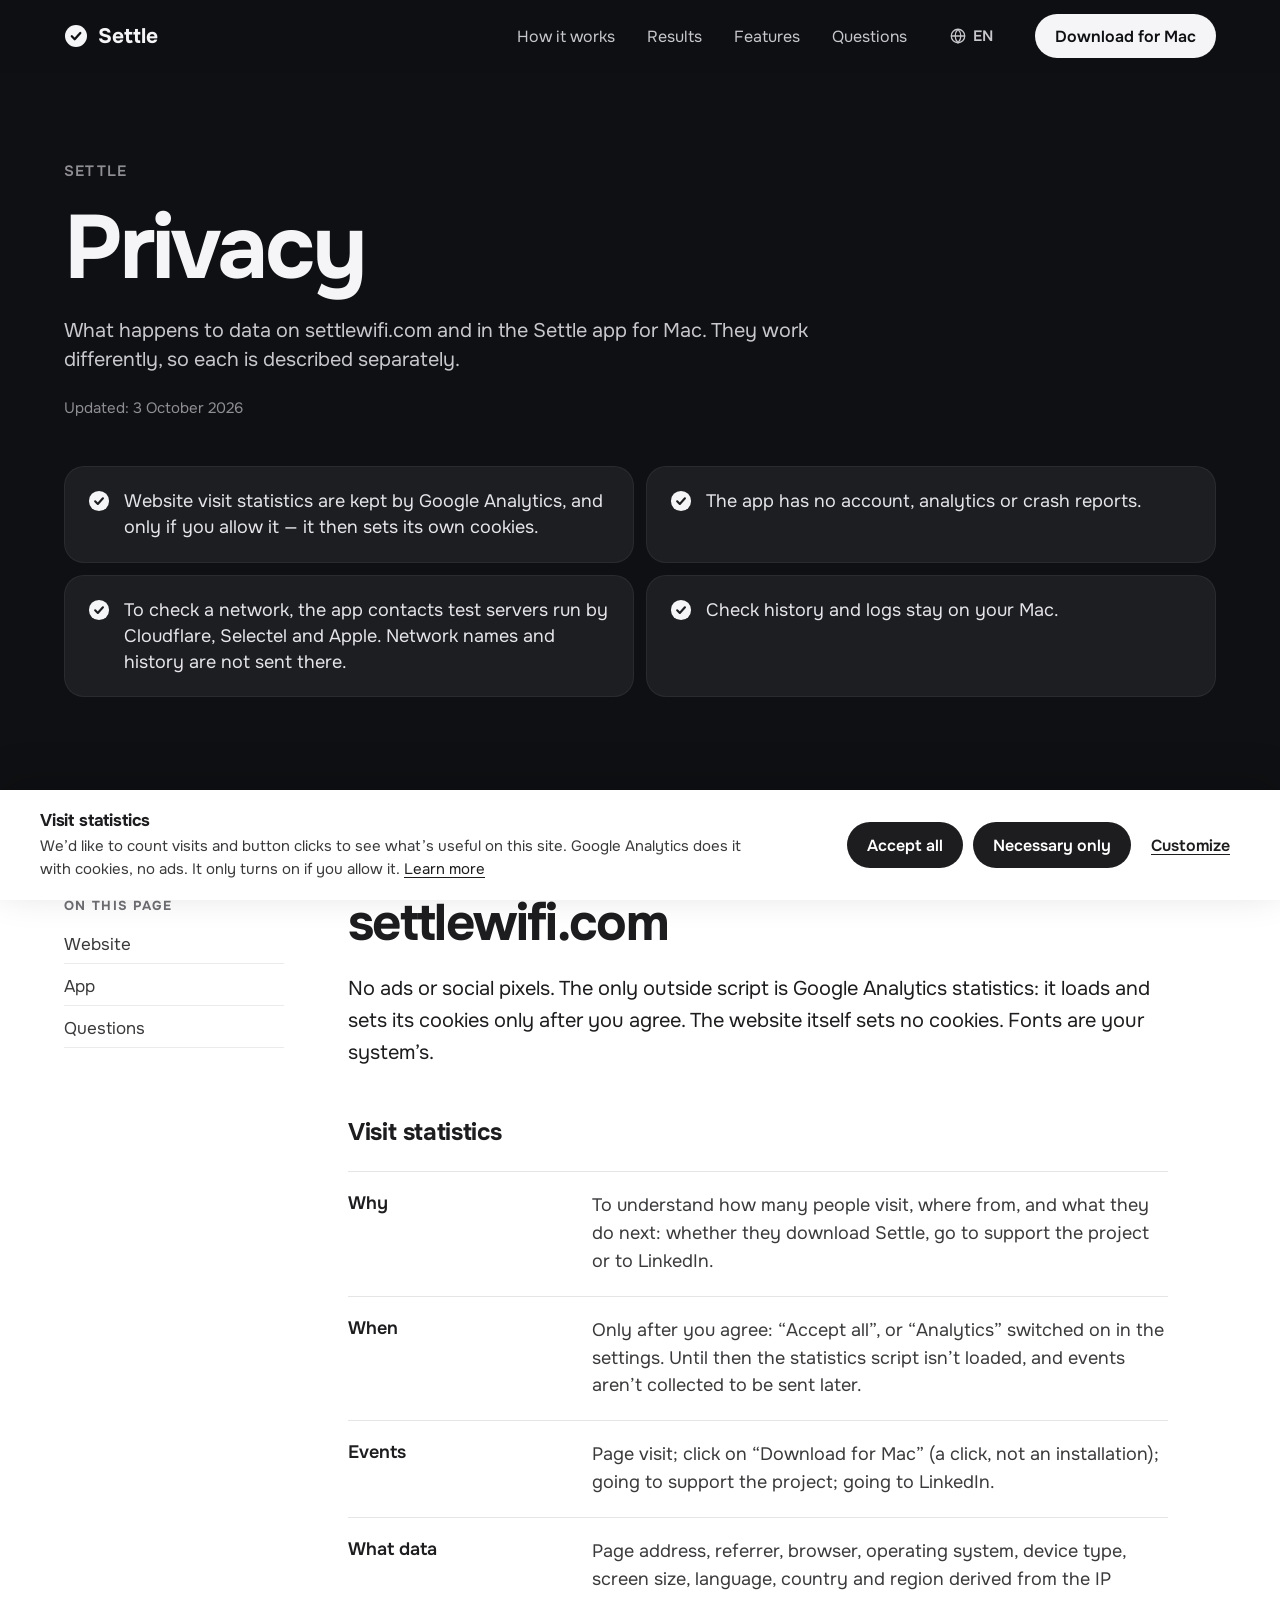
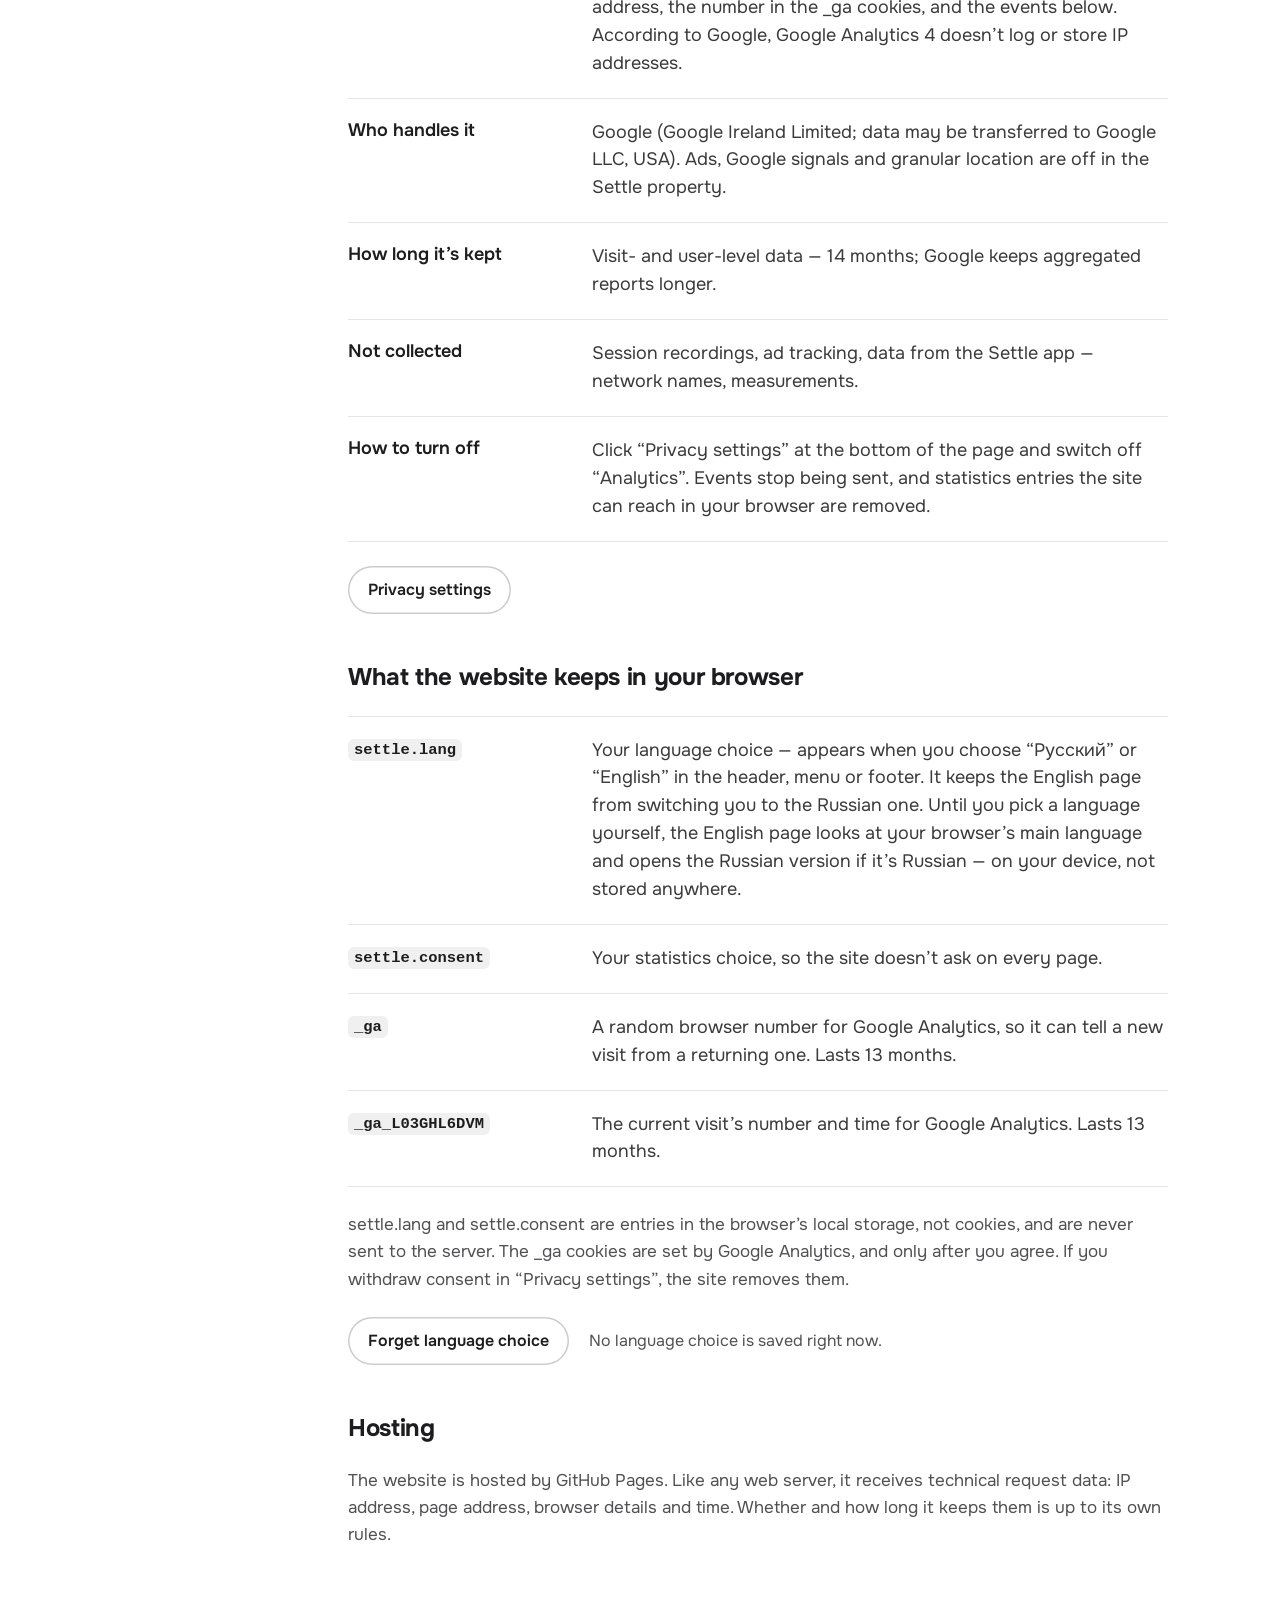
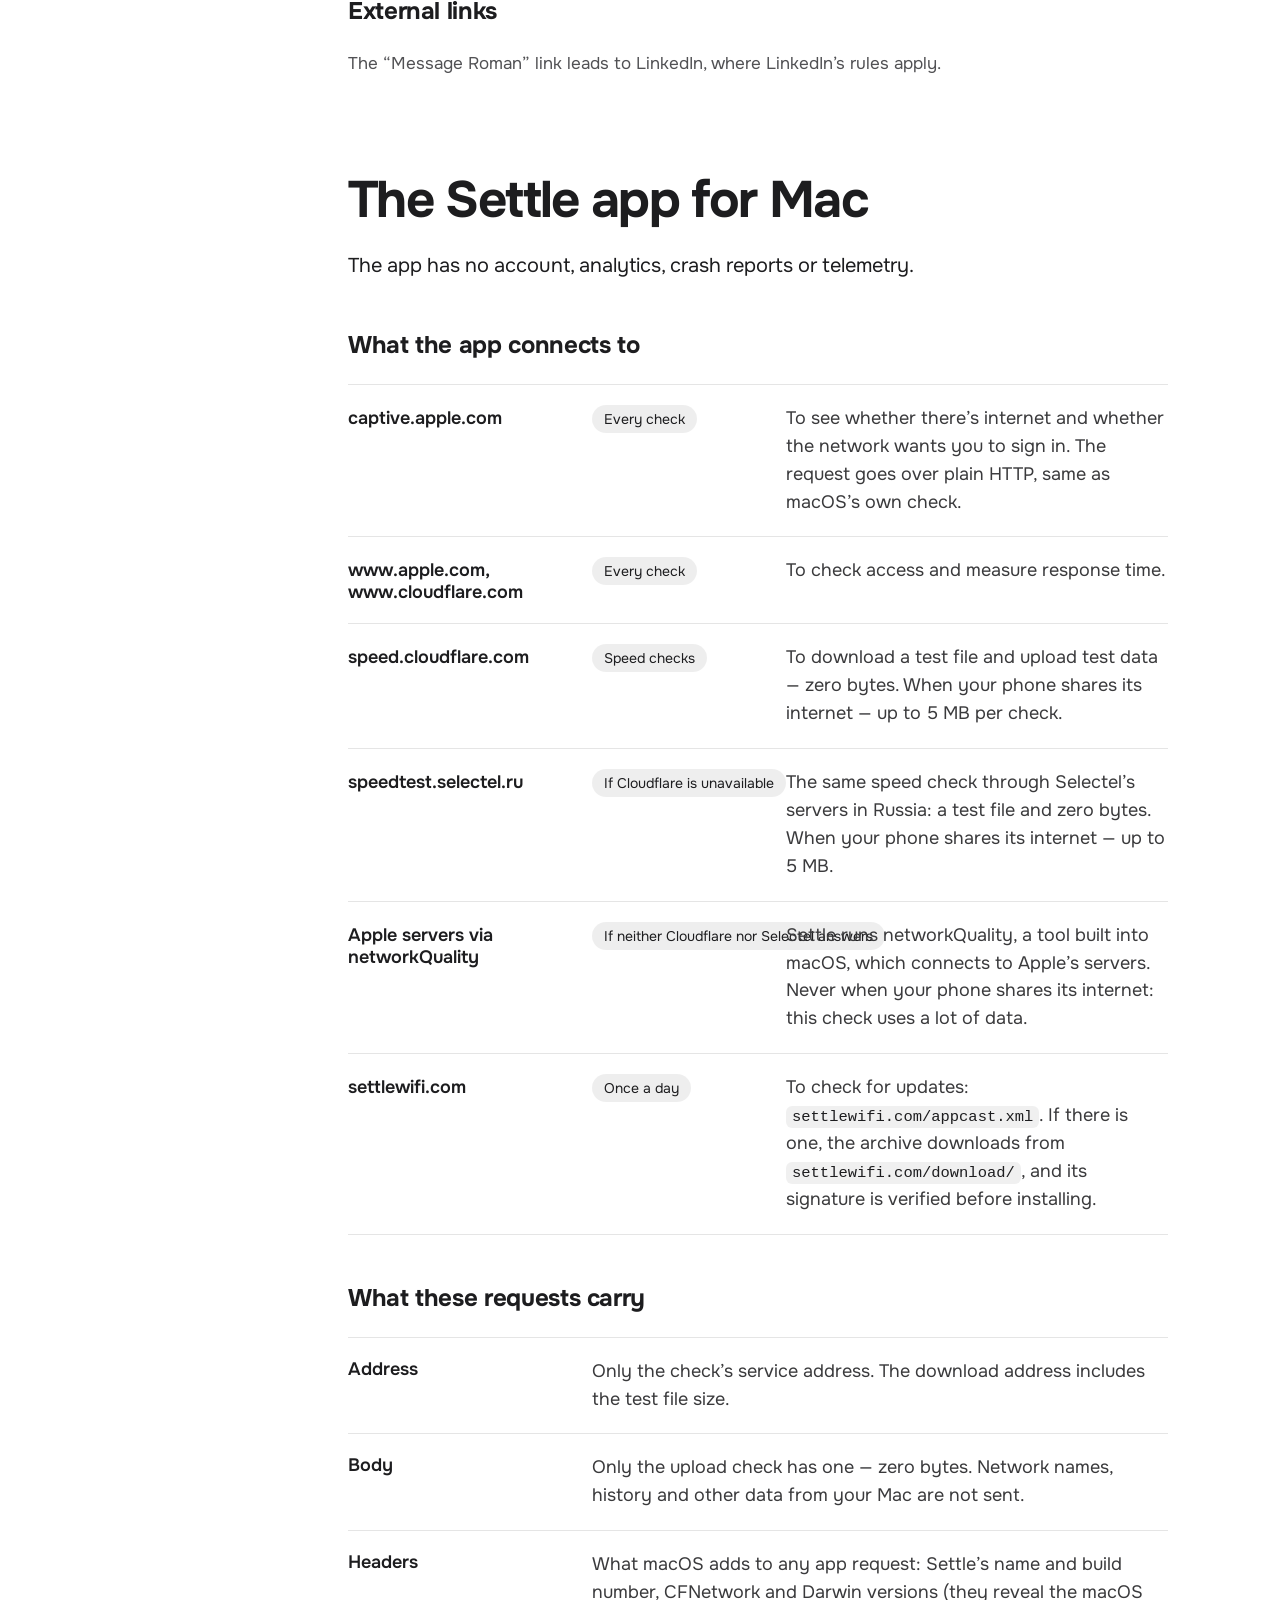
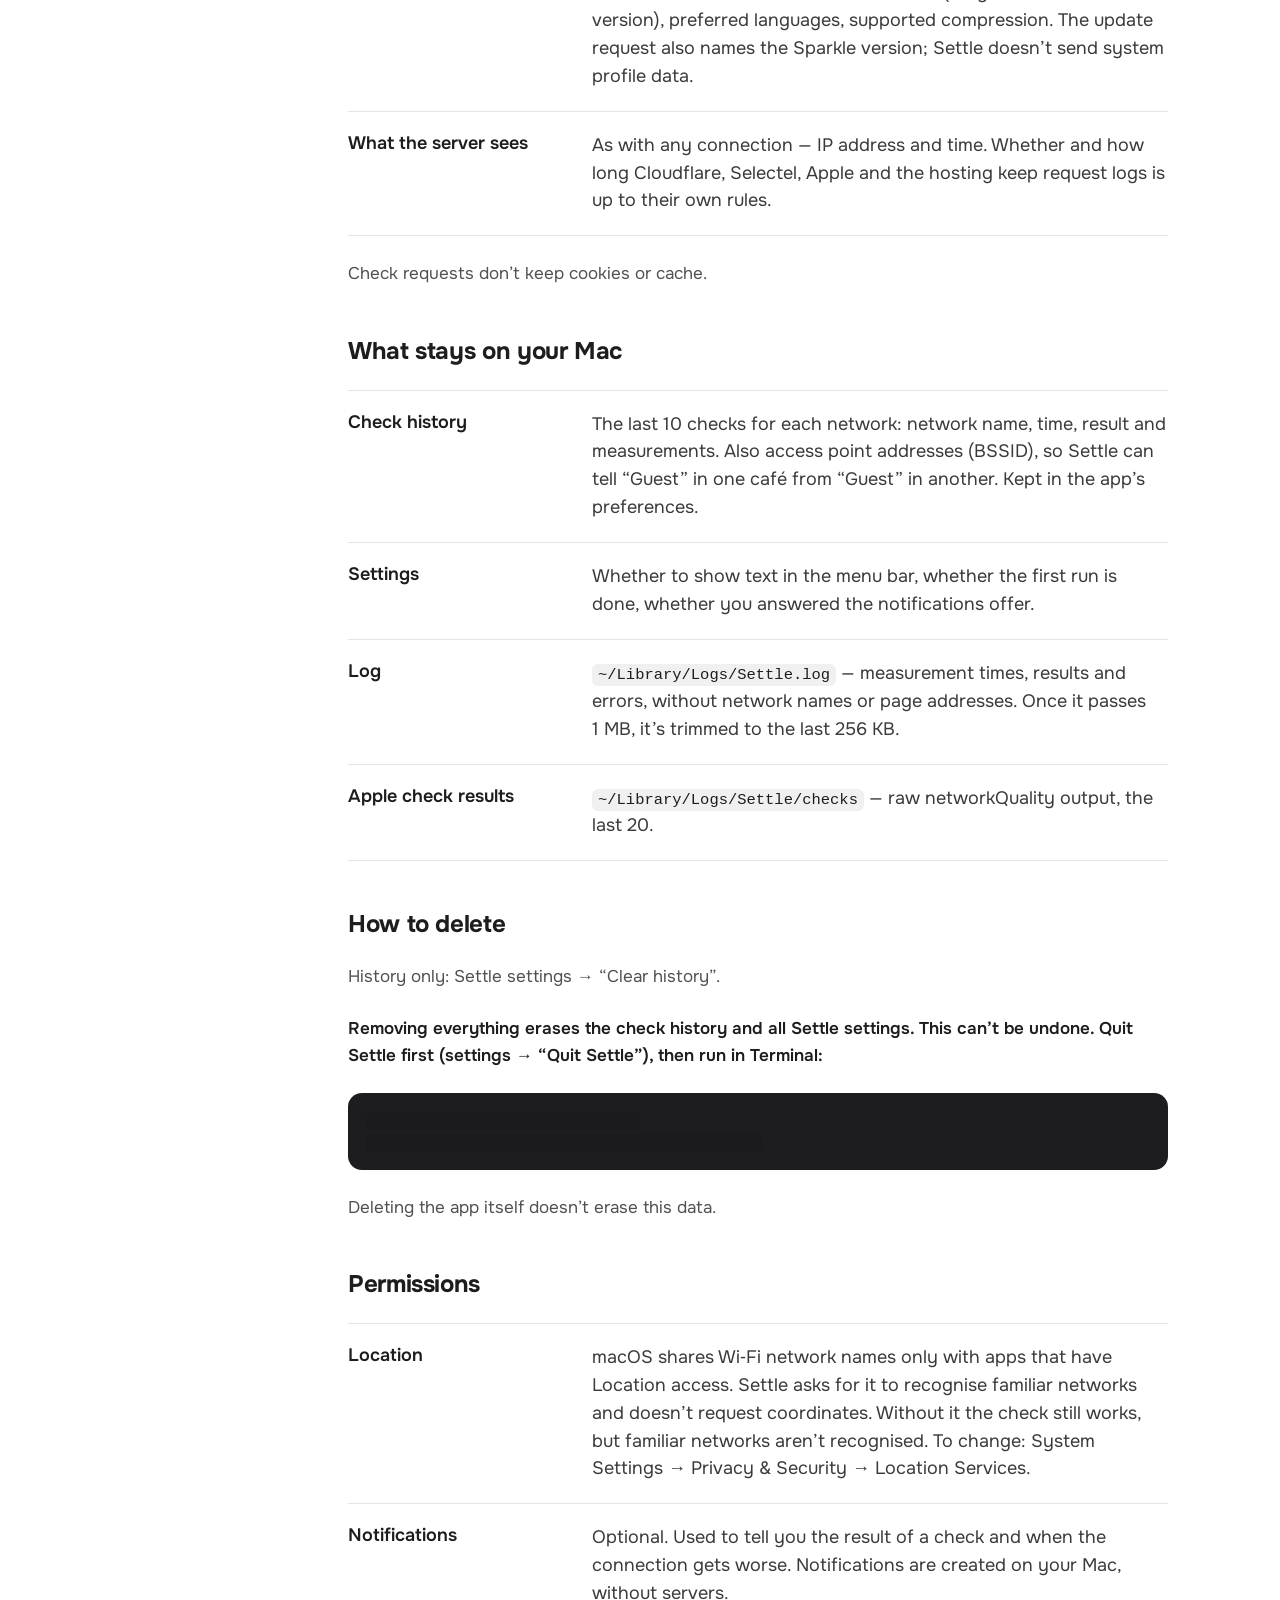
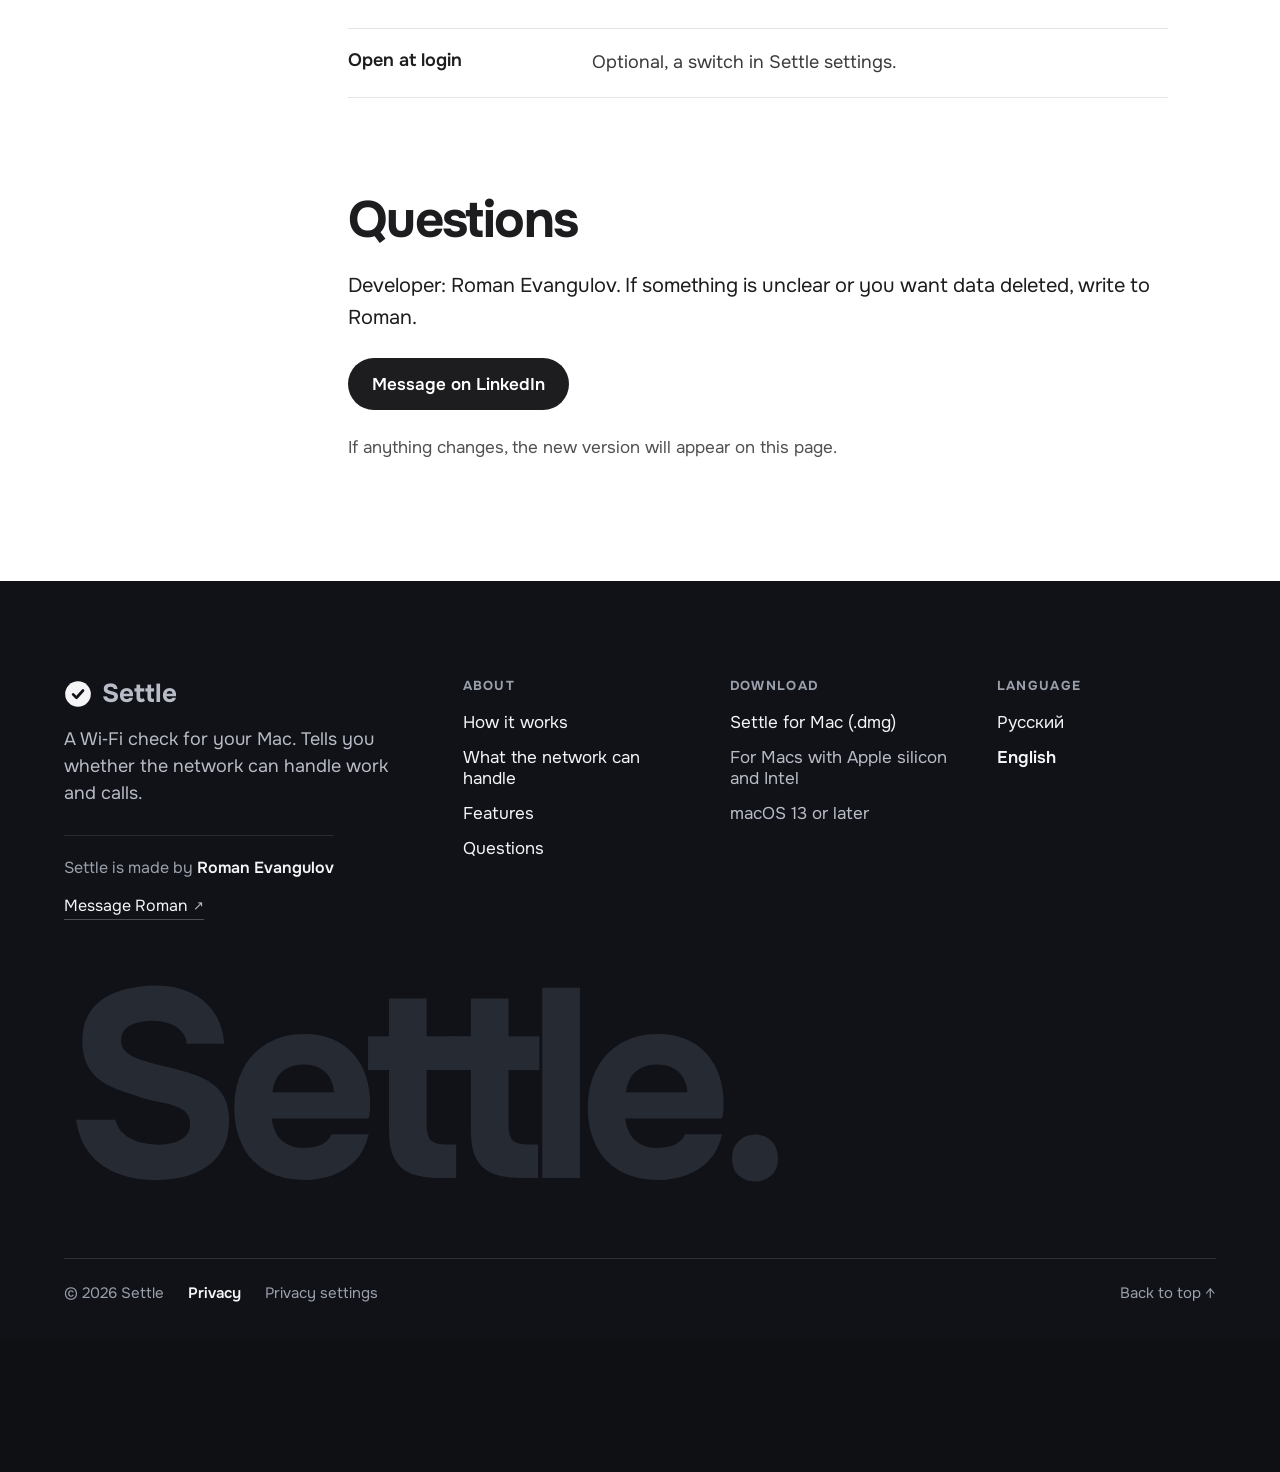
==== privacy/index.html @ f06af89b "Сайт UPD 3.0" ====
<!doctype html>
<html lang="en">
<head>
<meta charset="utf-8">
<meta name="viewport" content="width=device-width, initial-scale=1">
<title>Privacy — Settle</title>
<meta name="description" content="What data settlewifi.com and the Settle app for Mac handle.">
<meta name="theme-color" content="#0f1013">
<link rel="alternate" hreflang="en" href="https://settlewifi.com/privacy/">
<link rel="alternate" hreflang="ru" href="https://settlewifi.com/ru/privacy/">
<link rel="alternate" hreflang="x-default" href="https://settlewifi.com/privacy/">
<link rel="icon" href="/favicon.png">
<link rel="apple-touch-icon" href="/icon.png">
<script>
try {
  var pick = localStorage.getItem('settle.lang');
  var first = (navigator.languages && navigator.languages[0]) || navigator.language || '';
  var ru = /^ru\b/i.test(first);   // only the browser's main language, not any language in the list
  if ((pick === 'ru') || (!pick && ru)) location.replace('/ru/privacy/');
} catch (e) {}
</script>
<script>document.documentElement.classList.add('js')</script>
<link rel="stylesheet" href="/assets/settle.css?v=9da9943f">
</head>
<body id="top">

<script type="application/json" id="settle-analytics">{"provider": "ga4", "id": "G-L03GHL6DVM", "src": "https://www.googletagmanager.com/gtag/js?id=G-L03GHL6DVM", "attrs": {}, "storage": ["ga"], "consent": true, "paypal": ""}</script>
<div class="consent" id="cc" role="region" aria-labelledby="cc-t" hidden>
  <p class="cc-t" id="cc-t">Visit statistics</p>
  <p class="cc-p">We’d like to count visits and button clicks to see what’s useful on this site. Google Analytics does it with cookies, no ads. It only turns on if you allow it. <a href="/privacy/#analytics">Learn more</a></p>
  <div class="cc-acts"><button type="button" class="cb eq" data-cc="all">Accept all</button><button type="button" class="cb eq" data-cc="necessary">Necessary only</button><button type="button" class="cb tx" data-cc-open>Customize</button></div>
</div>
<dialog class="ccd" id="ccd" aria-labelledby="ccd-t">
  <form method="dialog" class="ccd-in">
    <div class="ccd-head"><h2 id="ccd-t">Privacy settings</h2><button type="submit" value="close" class="ccd-x" aria-label="Close">×</button></div>
    <p class="ccd-p">Choose what this site may use. You can change it any time — “Privacy settings” at the bottom of the page.</p>
    <div class="cat"><h3 id="cat-n">Necessary</h3><span class="always">Always on</span><p>Remember your language and this statistics choice. Stored only in your browser and never sent anywhere.</p></div>
    <div class="cat"><h3><label for="cc-an">Analytics</label></h3>
      <span class="sw"><input type="checkbox" id="cc-an" role="switch" aria-describedby="cc-an-d"><i aria-hidden="true"></i></span>
      <p id="cc-an-d">Counts page visits and clicks on “Download for Mac”, “Support the project” and the LinkedIn link. Handled by Google Analytics. Stays off until you allow it.</p></div>
    <div class="ccd-acts"><button type="button" class="cb eq" data-cc="save">Save choice</button><button type="button" class="cb ln" data-cc="necessary">Necessary only</button><button type="button" class="cb ln" data-cc="all">Accept all</button></div>
  </form>
</dialog>
<p class="cc-toast" id="cc-toast" role="status" aria-live="polite" hidden>Choice saved</p>
<header class="top dark">
  <div class="wrap top-in">
    <a class="brand" href="/"><svg class="logo" viewBox="0 0 24 24" aria-hidden="true"><mask id="m15" maskUnits="userSpaceOnUse" x="0" y="0" width="24" height="24"><rect width="24" height="24" fill="#fff"/><path d="M7.8 12.3l2.9 2.9 5.6-6.2" fill="none" stroke="#000" stroke-width="2.3" stroke-linecap="round" stroke-linejoin="round"/></mask><circle cx="12" cy="12" r="11" fill="currentColor" mask="url(#m15)"/></svg><span>Settle</span></a>
    <nav aria-label="Sections" class="nav"><a class="navl" href="/#how">How it works</a><a class="navl" href="/#results">Results</a><a class="navl" href="/#features">Features</a><a class="navl" href="/#faq">Questions</a><div class="lang"><button type="button" class="lang-b" aria-haspopup="true" aria-expanded="false" aria-controls="langm" aria-label="Language: English"><svg viewBox="0 0 24 24" fill="none" stroke="currentColor" stroke-width="1.7" aria-hidden="true"><circle cx="12" cy="12" r="9"/><path d="M3 12h18M12 3c2.6 2.6 3.8 5.6 3.8 9s-1.2 6.4-3.8 9c-2.6-2.6-3.8-5.6-3.8-9S9.4 5.6 12 3"/></svg><span>EN</span></button><div id="langm" class="lang-m" hidden><a href="/privacy/" lang="en" data-lang="en" aria-current="true">English<span aria-hidden="true">✓</span></a><a href="/ru/privacy/" lang="ru" data-lang="ru">Русский<span aria-hidden="true"></span></a></div></div><a class="btn btn-light btn-s" href="/download/Settle.dmg">Download for Mac</a></nav><button type="button" class="burger" aria-expanded="false" aria-controls="mnav" aria-label="Open menu" data-open="Open menu" data-close="Close menu"><i></i><i></i><i></i></button>
  </div>
  <nav id="mnav" class="mnav" aria-label="Menu" hidden><div class="wrap"><a href="/#how">How it works<span>›</span></a><a href="/#results">What the network can handle<span>›</span></a><a href="/#features">Features<span>›</span></a><a href="/#faq">Questions<span>›</span></a><div class="mlang"><span>Language</span><div class="seg"><a href="/privacy/" lang="en" data-lang="en" aria-current="true">English</a><a href="/ru/privacy/" lang="ru" data-lang="ru">Русский</a></div></div><a class="btn btn-light" href="/download/Settle.dmg">Download for Mac</a></div></nav>
</header>
<main>
<section class="dark doc-hero">
  <div class="wrap">
    <p class="eyebrow">Settle</p>
    <h1 class="h1 doc-h1">Privacy</h1>
    <p class="lead">What happens to data on settlewifi.com and in the Settle app for Mac. They work differently, so each is described separately.</p>
    <p class="meta">Updated: 3 October 2026</p>
    <ul class="short"><li><svg class="g" viewBox="0 0 24 24" aria-hidden="true"><mask id="m16" maskUnits="userSpaceOnUse" x="0" y="0" width="24" height="24"><rect width="24" height="24" fill="#fff"/><path d="M7.8 12.3l2.9 2.9 5.6-6.2" fill="none" stroke="#000" stroke-width="2.3" stroke-linecap="round" stroke-linejoin="round"/></mask><circle cx="12" cy="12" r="11" fill="currentColor" mask="url(#m16)"/></svg><span>Website visit statistics are kept by Google Analytics, and only if you allow it — it then sets its own cookies.</span></li><li><svg class="g" viewBox="0 0 24 24" aria-hidden="true"><mask id="m17" maskUnits="userSpaceOnUse" x="0" y="0" width="24" height="24"><rect width="24" height="24" fill="#fff"/><path d="M7.8 12.3l2.9 2.9 5.6-6.2" fill="none" stroke="#000" stroke-width="2.3" stroke-linecap="round" stroke-linejoin="round"/></mask><circle cx="12" cy="12" r="11" fill="currentColor" mask="url(#m17)"/></svg><span>The app has no account, analytics or crash reports.</span></li><li><svg class="g" viewBox="0 0 24 24" aria-hidden="true"><mask id="m18" maskUnits="userSpaceOnUse" x="0" y="0" width="24" height="24"><rect width="24" height="24" fill="#fff"/><path d="M7.8 12.3l2.9 2.9 5.6-6.2" fill="none" stroke="#000" stroke-width="2.3" stroke-linecap="round" stroke-linejoin="round"/></mask><circle cx="12" cy="12" r="11" fill="currentColor" mask="url(#m18)"/></svg><span>To check a network, the app contacts test servers run by Cloudflare, Selectel and Apple. Network names and history are not sent there.</span></li><li><svg class="g" viewBox="0 0 24 24" aria-hidden="true"><mask id="m19" maskUnits="userSpaceOnUse" x="0" y="0" width="24" height="24"><rect width="24" height="24" fill="#fff"/><path d="M7.8 12.3l2.9 2.9 5.6-6.2" fill="none" stroke="#000" stroke-width="2.3" stroke-linecap="round" stroke-linejoin="round"/></mask><circle cx="12" cy="12" r="11" fill="currentColor" mask="url(#m19)"/></svg><span>Check history and logs stay on your Mac.</span></li></ul>
  </div>
</section>
<section class="white doc">
  <div class="wrap doc-grid">
    <nav class="toc" aria-label="On this page"><p>On this page</p><a href="#site">Website</a><a href="#app">App</a><a href="#contact">Questions</a></nav>
    <div class="doc-body">
      <section id="site" class="part">
        <h2 class="h2">settlewifi.com</h2>
        <p class="note big">No ads or social pixels. The only outside script is Google Analytics statistics: it loads and sets its cookies only after you agree. The website itself sets no cookies. Fonts are your system’s.</p>
        <h3 class="h3" id="analytics">Visit statistics</h3><dl class="dlist"><div class="drow"><dt>Why</dt><dd>To understand how many people visit, where from, and what they do next: whether they download Settle, go to support the project or to LinkedIn.</dd></div><div class="drow"><dt>When</dt><dd>Only after you agree: “Accept all”, or “Analytics” switched on in the settings. Until then the statistics script isn’t loaded, and events aren’t collected to be sent later.</dd></div><div class="drow"><dt>Events</dt><dd>Page visit; click on “Download for Mac” (a click, not an installation); going to support the project; going to LinkedIn.</dd></div><div class="drow"><dt>What data</dt><dd>Page address, referrer, browser, operating system, device type, screen size, language, country and region derived from the IP address, the number in the _ga cookies, and the events below. According to Google, Google Analytics 4 doesn’t log or store IP addresses.</dd></div><div class="drow"><dt>Who handles it</dt><dd>Google (Google Ireland Limited; data may be transferred to Google LLC, USA). Ads, Google signals and granular location are off in the Settle property.</dd></div><div class="drow"><dt>How long it’s kept</dt><dd>Visit- and user-level data — 14 months; Google keeps aggregated reports longer.</dd></div><div class="drow"><dt>Not collected</dt><dd>Session recordings, ad tracking, data from the Settle app — network names, measurements.</dd></div><div class="drow"><dt>How to turn off</dt><dd>Click “Privacy settings” at the bottom of the page and switch off “Analytics”. Events stop being sent, and statistics entries the site can reach in your browser are removed.</dd></div></dl><div class="forget"><button type="button" class="btn btn-line" data-cc-open>Privacy settings</button></div>
        <h3 class="h3">What the website keeps in your browser</h3>
        <dl class="dlist"><div class="drow"><dt><code>settle.lang</code></dt><dd>Your language choice — appears when you choose “Русский” or “English” in the header, menu or footer. It keeps the English page from switching you to the Russian one. Until you pick a language yourself, the English page looks at your browser’s main language and opens the Russian version if it’s Russian — on your device, not stored anywhere.</dd></div><div class="drow"><dt><code>settle.consent</code></dt><dd>Your statistics choice, so the site doesn’t ask on every page.</dd></div><div class="drow"><dt><code>_ga</code></dt><dd>A random browser number for Google Analytics, so it can tell a new visit from a returning one. Lasts 13 months.</dd></div><div class="drow"><dt><code>_ga_L03GHL6DVM</code></dt><dd>The current visit’s number and time for Google Analytics. Lasts 13 months.</dd></div></dl>
        <p class="note">settle.lang and settle.consent are entries in the browser’s local storage, not cookies, and are never sent to the server. The _ga cookies are set by Google Analytics, and only after you agree. If you withdraw consent in “Privacy settings”, the site removes them.</p>
        <div class="forget" data-forget data-none="No language choice is saved right now." data-saved="Saved choice right now: {v}." data-done="Done, the language choice is removed.">
          <button type="button" class="btn btn-line">Forget language choice</button><p class="forget-status" aria-live="polite">No language choice is saved right now.</p>
        </div>
        <h3 class="h3">Hosting</h3>
        <p class="note">The website is hosted by GitHub Pages. Like any web server, it receives technical request data: IP address, page address, browser details and time. Whether and how long it keeps them is up to its own rules.</p>
        <h3 class="h3">External links</h3>
        <p class="note">The “Message Roman” link leads to LinkedIn, where LinkedIn’s rules apply.</p>
      </section>
      <section id="app" class="part">
        <h2 class="h2">The Settle app for Mac</h2>
        <p class="note big">The app has no account, analytics, crash reports or telemetry.</p>
        <h3 class="h3">What the app connects to</h3>
        <div class="rlist"><div class="rrow"><div class="rhost">captive.apple.com</div><div class="rwhen"><span>Every check</span></div><p>To see whether there’s internet and whether the network wants you to sign in. The request goes over plain HTTP, same as macOS’s own check.</p></div><div class="rrow"><div class="rhost">www.apple.com, www.cloudflare.com</div><div class="rwhen"><span>Every check</span></div><p>To check access and measure response time.</p></div><div class="rrow"><div class="rhost">speed.cloudflare.com</div><div class="rwhen"><span>Speed checks</span></div><p>To download a test file and upload test data — zero bytes. When your phone shares its internet — up to 5&nbsp;MB per check.</p></div><div class="rrow"><div class="rhost">speedtest.selectel.ru</div><div class="rwhen"><span>If Cloudflare is unavailable</span></div><p>The same speed check through Selectel’s servers in Russia: a test file and zero bytes. When your phone shares its internet — up to 5&nbsp;MB.</p></div><div class="rrow"><div class="rhost">Apple servers via networkQuality</div><div class="rwhen"><span>If neither Cloudflare nor Selectel answers</span></div><p>Settle runs networkQuality, a tool built into macOS, which connects to Apple’s servers. Never when your phone shares its internet: this check uses a lot of data.</p></div><div class="rrow"><div class="rhost">settlewifi.com</div><div class="rwhen"><span>Once a day</span></div><p>To check for updates: <code>settlewifi.com/appcast.xml</code>. If there is one, the archive downloads from <code>settlewifi.com/download/</code>, and its signature is verified before installing.</p></div></div>
        <h3 class="h3">What these requests carry</h3>
        <dl class="dlist"><div class="drow"><dt>Address</dt><dd>Only the check’s service address. The download address includes the test file size.</dd></div><div class="drow"><dt>Body</dt><dd>Only the upload check has one — zero bytes. Network names, history and other data from your Mac are not sent.</dd></div><div class="drow"><dt>Headers</dt><dd>What macOS adds to any app request: Settle’s name and build number, CFNetwork and Darwin versions (they reveal the macOS version), preferred languages, supported compression. The update request also names the Sparkle version; Settle doesn’t send system profile data.</dd></div><div class="drow"><dt>What the server sees</dt><dd>As with any connection — IP address and time. Whether and how long Cloudflare, Selectel, Apple and the hosting keep request logs is up to their own rules.</dd></div></dl>
        <p class="note">Check requests don’t keep cookies or cache.</p>
        <h3 class="h3">What stays on your Mac</h3>
        <dl class="dlist"><div class="drow"><dt>Check history</dt><dd>The last 10 checks for each network: network name, time, result and measurements. Also access point addresses (BSSID), so Settle can tell “Guest” in one café from “Guest” in another. Kept in the app’s preferences.</dd></div><div class="drow"><dt>Settings</dt><dd>Whether to show text in the menu bar, whether the first run is done, whether you answered the notifications offer.</dd></div><div class="drow"><dt>Log</dt><dd><code>~/Library/Logs/Settle.log</code> — measurement times, results and errors, without network names or page addresses. Once it passes 1&nbsp;MB, it’s trimmed to the last 256&nbsp;KB.</dd></div><div class="drow"><dt>Apple check results</dt><dd><code>~/Library/Logs/Settle/checks</code> — raw networkQuality output, the last 20.</dd></div></dl>
        <h3 class="h3">How to delete</h3>
        <p class="note">History only: Settle settings → “Clear history”.</p>
        <p class="note warn">Removing everything erases the check history and all Settle settings. This can’t be undone. Quit Settle first (settings → “Quit Settle”), then run in Terminal:</p>
        <pre class="cmd"><code>defaults delete com.settlewifi.Settle
rm -rf ~/Library/Logs/Settle ~/Library/Logs/Settle.log</code></pre>
        <p class="note">Deleting the app itself doesn’t erase this data.</p>
        <h3 class="h3">Permissions</h3>
        <dl class="dlist"><div class="drow"><dt>Location</dt><dd>macOS shares Wi‑Fi network names only with apps that have Location access. Settle asks for it to recognise familiar networks and doesn’t request coordinates. Without it the check still works, but familiar networks aren’t recognised. To change: System Settings → Privacy & Security → Location Services.</dd></div><div class="drow"><dt>Notifications</dt><dd>Optional. Used to tell you the result of a check and when the connection gets worse. Notifications are created on your Mac, without servers.</dd></div><div class="drow"><dt>Open at login</dt><dd>Optional, a switch in Settle settings.</dd></div></dl>
      </section>
      <section id="contact" class="part">
        <h2 class="h2">Questions</h2>
        <p class="note big">Developer: Roman Evangulov. If something is unclear or you want data deleted, write to Roman.</p>
        <div class="btns"><a class="btn btn-dark" href="https://www.linkedin.com/in/evangulov" target="_blank" rel="noopener">Message on LinkedIn</a></div>
        <p class="note">If anything changes, the new version will appear on this page.</p>
      </section>
    </div>
  </div>
</section></main>

<footer class="foot">
  <div class="wrap">
    <div class="foot-top">
      <div class="foot-intro">
        <a class="brand" href="/"><svg class="logo" viewBox="0 0 24 24" aria-hidden="true"><mask id="m20" maskUnits="userSpaceOnUse" x="0" y="0" width="24" height="24"><rect width="24" height="24" fill="#fff"/><path d="M7.8 12.3l2.9 2.9 5.6-6.2" fill="none" stroke="#000" stroke-width="2.3" stroke-linecap="round" stroke-linejoin="round"/></mask><circle cx="12" cy="12" r="11" fill="currentColor" mask="url(#m20)"/></svg><span>Settle</span></a>
        <p>A Wi‑Fi check for your Mac. Tells you whether the network can handle work and calls.</p>
        <div class="author"><p>Settle is made by <b>Roman&nbsp;Evangulov</b></p><div class="author-links"><a href="https://www.linkedin.com/in/evangulov" target="_blank" rel="noopener">Message Roman<span aria-hidden="true">↗</span></a></div></div>
      </div>
      <nav aria-label="About"><h3>About</h3><a href="/#how">How it works</a><a href="/#results">What the network can handle</a><a href="/#features">Features</a><a href="/#faq">Questions</a></nav>
      <div><h3>Download</h3><a href="/download/Settle.dmg">Settle for Mac (.dmg)</a><span>For Macs with Apple silicon and Intel</span><span>macOS 13 or later</span></div>
      <nav aria-label="Language"><h3>Language</h3>
        <a href="/ru/privacy/" lang="ru" data-lang="ru">Русский</a><a href="/privacy/" lang="en" aria-current="page" data-lang="en">English</a></nav>
    </div>
    <div class="foot-word" aria-hidden="true">Settle.</div>
    <div class="foot-bottom"><span class="fb-left"><span>© 2026 Settle</span><a href="/privacy/" aria-current="page">Privacy</a><button type="button" class="linkish" data-cc-open>Privacy settings</button></span><a href="#top">Back to top ↑</a></div>
  </div>
</footer>
<script src="/assets/settle.js?v=f0ba05ec" defer></script>
</body>
</html>
---- assets/settle.css ----
@font-face{font-family:'Onest';font-style:normal;font-display:swap;font-weight:400;src:url(/assets/fonts/onest-latin-400-normal.woff2) format('woff2');unicode-range:U+0000-00FF,U+0131,U+0152-0153,U+02BB-02BC,U+02C6,U+02DA,U+02DC,U+0304,U+0308,U+0329,U+2000-206F,U+20AC,U+2122,U+2191,U+2193,U+2212,U+2215,U+FEFF,U+FFFD}
@font-face{font-family:'Onest';font-style:normal;font-display:swap;font-weight:500;src:url(/assets/fonts/onest-latin-500-normal.woff2) format('woff2');unicode-range:U+0000-00FF,U+0131,U+0152-0153,U+02BB-02BC,U+02C6,U+02DA,U+02DC,U+0304,U+0308,U+0329,U+2000-206F,U+20AC,U+2122,U+2191,U+2193,U+2212,U+2215,U+FEFF,U+FFFD}
@font-face{font-family:'Onest';font-style:normal;font-display:swap;font-weight:600;src:url(/assets/fonts/onest-latin-600-normal.woff2) format('woff2');unicode-range:U+0000-00FF,U+0131,U+0152-0153,U+02BB-02BC,U+02C6,U+02DA,U+02DC,U+0304,U+0308,U+0329,U+2000-206F,U+20AC,U+2122,U+2191,U+2193,U+2212,U+2215,U+FEFF,U+FFFD}
@font-face{font-family:'Onest';font-style:normal;font-display:swap;font-weight:700;src:url(/assets/fonts/onest-latin-700-normal.woff2) format('woff2');unicode-range:U+0000-00FF,U+0131,U+0152-0153,U+02BB-02BC,U+02C6,U+02DA,U+02DC,U+0304,U+0308,U+0329,U+2000-206F,U+20AC,U+2122,U+2191,U+2193,U+2212,U+2215,U+FEFF,U+FFFD}
@font-face{font-family:'Onest';font-style:normal;font-display:swap;font-weight:400;src:url(/assets/fonts/onest-cyrillic-400-normal.woff2) format('woff2');unicode-range:U+0301,U+0400-045F,U+0490-0491,U+04B0-04B1,U+2116}
@font-face{font-family:'Onest';font-style:normal;font-display:swap;font-weight:500;src:url(/assets/fonts/onest-cyrillic-500-normal.woff2) format('woff2');unicode-range:U+0301,U+0400-045F,U+0490-0491,U+04B0-04B1,U+2116}
@font-face{font-family:'Onest';font-style:normal;font-display:swap;font-weight:600;src:url(/assets/fonts/onest-cyrillic-600-normal.woff2) format('woff2');unicode-range:U+0301,U+0400-045F,U+0490-0491,U+04B0-04B1,U+2116}
@font-face{font-family:'Onest';font-style:normal;font-display:swap;font-weight:700;src:url(/assets/fonts/onest-cyrillic-700-normal.woff2) format('woff2');unicode-range:U+0301,U+0400-045F,U+0490-0491,U+04B0-04B1,U+2116}
/* settlewifi.com — generated by tools/make-site.py */
:root{--ink:#0f1013;--ink2:#1d1d1f;--gray:#3a3a3c;--sub:#b0b0b6;--sub2:#8e8e93;--paper:#f5f5f7;--white:#fff;--accent:#8aa8ff;
 --wall:radial-gradient(80% 90% at 88% 105%,#1636b0 0%,rgba(22,54,176,0) 70%),radial-gradient(65% 75% at 8% 0%,#6d90ff 0%,rgba(109,144,255,0) 70%),radial-gradient(50% 60% at 50% 55%,#3f6af0 0%,rgba(63,106,240,0) 70%),#2c58e6;
 --ease:cubic-bezier(.2,.8,.2,1)}
*{box-sizing:border-box}
[hidden]{display:none!important}
html{scroll-behavior:smooth;-webkit-text-size-adjust:100%}
body{margin:0;background:var(--ink);color:var(--paper);font-family:-apple-system,BlinkMacSystemFont,"SF Pro Text","Helvetica Neue",Arial,sans-serif;-webkit-font-smoothing:antialiased}
h1,h2,h3,.h1,.h2,.foot-word,.res-exp-say{font-family:-apple-system,BlinkMacSystemFont,"SF Pro Display","Helvetica Neue",Arial,sans-serif}
a{color:inherit;text-decoration:none}
a:hover{text-decoration:underline}
button{font:inherit;color:inherit}
:focus-visible{outline:3px solid var(--accent);outline-offset:3px;border-radius:6px}
.wrap{max-width:1312px;margin:0 auto;padding:0 64px}
section[id],#how{scroll-margin-top:84px}
.dark{background:var(--ink);color:var(--paper)}
.light{background:var(--paper);color:var(--ink2)}
.white{background:#fff;color:var(--ink2)}
.h1{margin:0;font-size:clamp(52px,8.2vw,124px);line-height:.94;letter-spacing:-.045em;font-weight:700}
.h2{margin:0;font-size:clamp(40px,5.4vw,80px);line-height:1;letter-spacing:-.04em;font-weight:700}
.lead{margin:0;font-size:clamp(19px,1.55vw,23px);line-height:1.45}
.dark .lead{color:#c7c7cc}.light .lead{color:var(--gray)}
.accent{color:var(--accent)}
.eyebrow{margin:0;font-size:15px;font-weight:600;letter-spacing:.08em;text-transform:uppercase;color:var(--sub2)}
.meta{margin:0;font-size:15px;color:var(--sub2)}
.btns{display:flex;flex-wrap:wrap;gap:12px}
.btn{height:56px;padding:0 28px;display:inline-flex;align-items:center;border-radius:28px;font-size:18px;font-weight:600;white-space:nowrap;text-decoration:none;transition:transform .18s var(--ease),background .18s ease,border-color .18s ease}
.btn:hover{text-decoration:none;transform:translateY(-2px)}
.btn:active{transform:translateY(0) scale(.98)}
.btn-light{background:var(--paper);color:var(--ink)}
.btn-light:hover{background:#fff}
.btn-ghost{border:1.5px solid rgba(255,255,255,.45);color:var(--paper)}
.btn-ghost:hover{border-color:#fff}
/* Windows: planned, not downloadable — a real disabled button, quiet but readable */
.btn-soon{border:0;background:rgba(255,255,255,.08);color:#c7c7cc;font-family:inherit;cursor:default}
.btn-soon:hover,.btn-soon:active{transform:none}
.btn-s{height:44px;padding:0 20px;font-size:16px}
.brand{display:flex;align-items:center;gap:10px;font-size:21px;font-weight:700;text-decoration:none}
.brand:hover{text-decoration:none}
.logo{width:24px;height:24px;color:var(--paper)}
/* header */
.top{position:sticky;top:0;z-index:20;background:rgba(15,16,19,.82);-webkit-backdrop-filter:saturate(1.6) blur(18px);backdrop-filter:saturate(1.6) blur(18px);border-bottom:1px solid transparent;transition:border-color .2s ease}
.top.scrolled{border-bottom-color:rgba(255,255,255,.08)}
.top-in{height:72px;display:flex;align-items:center;justify-content:space-between;gap:24px}
.nav{display:flex;align-items:center;gap:32px;font-size:16px}
.navl{color:#c7c7cc}
/* hero */
.hero{padding:72px 0 112px}
.hero .wrap{display:flex;flex-direction:column;gap:56px}
.hero-grid{display:grid;grid-template-columns:minmax(0,1fr) 400px;gap:48px;align-items:end}
.hero-title{display:flex;flex-direction:column;gap:20px}
.hero-side{display:flex;flex-direction:column;gap:24px;padding-bottom:8px}
/* the Mac corner */
.stage{position:relative;overflow:hidden;border-radius:24px;height:560px;background:var(--wall)}
.sbar{position:absolute;left:0;right:0;top:0;z-index:1}
.barl.b{font-weight:700}
.demo{position:absolute;inset:0}
.demo-in{position:absolute;top:0;right:0;width:640px;height:560px;transform-origin:100% 0;font-size:13px;overflow:hidden}
.mb-settle{position:absolute;left:calc(371px + var(--mbx,0px));top:3px;width:28px;height:20px;border:0;padding:0;border-radius:5px;background:transparent;cursor:pointer;transition:background .2s ease;z-index:3}
.mb-settle .ic{position:absolute;left:6px;top:2px;width:16px;height:16px;display:none}
.mb-settle svg{width:16px;height:16px;display:block}
.mb-settle:hover{background:rgba(0,0,0,.08)}
.mb-bat{position:absolute;left:calc(408px + var(--mbx,0px));top:6.5px;width:25px;height:13px}
.mb-wifi{position:absolute;left:calc(449px + var(--mbx,0px));top:6.5px;width:17px;height:13px}
.mb-cc{position:absolute;left:calc(482px + var(--mbx,0px));top:6px;width:16px;height:14px}
.mb-bat svg,.mb-wifi svg,.mb-cc svg{width:100%;height:100%;display:block}
.mb-clock{position:absolute;right:14px;top:5px;text-align:right;font-weight:500;white-space:nowrap}
.demo-in .notif{position:absolute;left:286px;top:34px;width:344px;opacity:0;transform:translateX(24px);transition:opacity .45s ease,transform .6s var(--ease);pointer-events:none}
.hero-pop{position:absolute;left:calc(235px + var(--mbx,0px));top:31px;width:300px;opacity:0;transform:scale(.94) translateY(-6px);transform-origin:150px 0;transition:opacity .22s ease,transform .32s var(--ease);pointer-events:none;box-shadow:0 18px 44px rgba(0,0,0,.28)}
.cursor{position:absolute;z-index:10;width:18px;height:22px;left:265px;top:170px;opacity:0;transform-origin:2px 2px;transition:left 1s cubic-bezier(.45,0,.2,1),top 1s cubic-bezier(.45,0,.2,1),opacity .3s ease,transform .12s ease;pointer-events:none}
.mb-wifi{transition:opacity .3s ease}
/* phases: 0 join · 1 checking · 2 result + notification · 3 cursor → icon · 4 popover · 5 cursor → details · 6 details */
.demo-in[data-phase="0"] .ic-dash,.demo-in[data-phase="1"] .ic-spin{display:block}
.demo-in[data-phase="2"] .ic-ok,.demo-in[data-phase="3"] .ic-ok,.demo-in[data-phase="4"] .ic-ok,.demo-in[data-phase="5"] .ic-ok,.demo-in[data-phase="6"] .ic-ok{display:block}
.demo-in[data-phase="0"] .mb-wifi{animation:pulse .9s ease-in-out infinite alternate}
.demo-in[data-phase="2"] .notif{opacity:1;transform:none}
.demo-in[data-phase="3"] .cursor{opacity:1;left:calc(383px + var(--mbx,0px));top:12px}
.demo-in[data-phase="4"] .cursor{left:calc(383px + var(--mbx,0px));top:12px}
.demo-in[data-phase="5"] .cursor{opacity:1}
.demo-in.press .cursor{transform:scale(.8)}
.demo-in[data-phase="4"] .hero-pop,.demo-in[data-phase="5"] .hero-pop,.demo-in[data-phase="6"] .hero-pop{opacity:1;transform:none;pointer-events:auto}
.demo-in[data-phase="6"] .hero-det{grid-template-rows:1fr}
.demo-in[data-phase="6"] .hero-det{transition-delay:.3s}
.hero-det{transition:grid-template-rows .8s cubic-bezier(.45,0,.2,1)}
.ic-spin svg{animation:spin .9s linear infinite}
.pausebtn{position:absolute;left:20px;bottom:20px;height:40px;padding:0 18px;border-radius:20px;border:0;background:rgba(255,255,255,.9);color:#1d1d1f;font-size:15px;font-weight:600;cursor:pointer;transition:transform .15s var(--ease)}
.pausebtn:hover{transform:translateY(-1px)}
.no-motion .pausebtn{display:none}
.steps{margin:0;padding:0;list-style:none;display:grid;grid-template-columns:repeat(4,minmax(0,1fr));gap:24px}
.step{width:100%;padding:0 0 4px;border:0;background:none;text-align:left;display:flex;flex-direction:column;gap:6px;cursor:pointer;color:var(--sub2)}
.step-bar{display:block;height:2px;background:rgba(255,255,255,.16);border-radius:1px;overflow:hidden;margin-bottom:16px}
.step-bar i{display:block;height:100%;width:0;background:var(--paper)}
.step-n{font-size:14px;font-weight:700}
.step-t{font-size:19px;line-height:1.35;transition:color .3s ease}
.step:hover .step-t{color:#d1d1d6}
.step.on{color:var(--paper)}
.step.on .step-t{font-weight:600}
.step.on .step-bar i{width:100%;animation:fill var(--dur,2s) linear}
.step.done .step-bar i{width:100%}
.paused .step.on .step-bar i,.no-motion .step.on .step-bar i{animation:none}
/* popover (shared) */
.pop{width:300px;padding:18px;border-radius:12px;background:rgba(246,246,248,.98);border:1px solid rgba(0,0,0,.1);box-shadow:0 18px 44px rgba(0,0,0,.3);color:#1d1d1f;font-size:13px;text-align:left}
.pop-net{display:flex;align-items:center;gap:6px;font-size:12px;font-weight:600;color:#6e6e73;min-width:0}
.pop-net .wifi{width:13px;height:10px;flex-shrink:0}
.pop-net span{overflow:hidden;text-overflow:ellipsis;white-space:nowrap}
.pop-head{display:flex;align-items:center;gap:10px}
.pop-id{flex:1;min-width:0}
.pop-meta{margin-top:2px;padding-left:19px;display:flex;gap:4px;font-size:11px;color:#6e6e73;white-space:nowrap;overflow:hidden}
.pf-r{display:flex;align-items:center;gap:8px}
button.mbtn{font-family:inherit;color:#1d1d1f;cursor:pointer}
button.mbtn:hover{background:#f2f2f4}
.linkbtn{padding:0;border:0;background:none;color:#3a3a3c;cursor:pointer;text-decoration:underline;text-underline-offset:2px;text-decoration-color:rgba(0,0,0,.25)}
.linkbtn:hover{color:#000;text-decoration-color:currentColor}
.pop-title{margin-top:14px;display:flex;align-items:center;gap:8px;font-size:22px;font-weight:700;letter-spacing:-.02em}
.pop-title .g{width:20px;height:20px;flex-shrink:0}
.pop-title.plain{margin-top:14px}
.pop-desc{margin:6px 0 0;line-height:1.4;color:#5c5c61}
.chips{margin-top:12px;display:flex;flex-wrap:wrap;gap:6px}
.chip{display:inline-flex;align-items:center;gap:5px;height:24px;padding:0 9px;border-radius:12px;background:rgba(0,0,0,.065);border:1px solid transparent;font-size:12px;white-space:nowrap}
.chip.lim{background:transparent;border-color:rgba(0,0,0,.38)}
.chip.dash{background:transparent;border:1px dashed rgba(0,0,0,.4)}
.ci{width:13px;height:13px;flex-shrink:0}
.pop-foot{margin-top:16px;display:flex;align-items:center;justify-content:space-between;color:#6e6e73;font-size:12px}
.pop-foot .linkbtn{text-decoration:none;color:#3a3a3c;min-height:24px}
.pop-foot .linkbtn:hover{text-decoration:underline}
.gear{width:16px;height:16px}
.metrics{margin:12px 0 0;border-top:1px solid rgba(0,0,0,.1);font-size:12px}
.metrics div{display:flex;align-items:baseline;justify-content:space-between;gap:8px;padding:6px 0;border-bottom:1px solid rgba(0,0,0,.08)}
.metrics dt{display:flex;flex-direction:column}
.metrics small{font-size:11px;color:#6e6e73}
.metrics dd{margin:0;white-space:nowrap;color:#6e6e73}
.metrics b{color:#1d1d1f}
.pop-act{margin-top:16px;display:flex;justify-content:flex-end}
.mbtn{height:24px;padding:0 10px;display:inline-flex;align-items:center;border-radius:6px;font-size:12px;font-weight:500;background:#fff;border:1px solid rgba(0,0,0,.15)}
.mbtn.blue{background:#0a64d8;border-color:#0a64d8;color:#fff}
.psteps{margin:10px 0 0;padding:0;list-style:none;display:flex;flex-direction:column;gap:7px}
.psteps li{display:flex;align-items:center;gap:8px}
.psteps .g,.psteps .spin{width:13px;height:13px;flex-shrink:0}
.psteps .spin{animation:spin .9s linear infinite}
.psteps .wait{color:#8e8e93}
.psteps i{width:13px;height:13px;border-radius:50%;border:1.5px solid rgba(0,0,0,.25)}
.notif{display:flex;gap:10px;align-items:center;width:344px;padding:10px 12px;border-radius:14px;background:rgba(250,250,252,.97);border:1px solid rgba(0,0,0,.1);box-shadow:0 10px 30px rgba(0,0,0,.25);color:#1d1d1f;font-size:12px}
.notif-app{width:32px;height:32px;flex-shrink:0;border-radius:8px;background:#1d1d1f;color:#f5f5f7;display:flex;align-items:center;justify-content:center}
.notif-app .g{width:18px;height:18px}
.notif-body{flex-grow:1;min-width:0;display:flex;flex-direction:column;gap:1px;line-height:1.3;color:#5c5c61}
.notif-top{display:flex;justify-content:space-between;gap:8px;color:#1d1d1f}
.notif-top span{font-size:11px;color:#6e6e73;flex-shrink:0}
/* sections */
#results,#features,#faq{padding:136px 0}
.sec-head{display:flex;flex-direction:column;gap:20px;max-width:860px;margin-bottom:56px}
/* results demo */
.resbox{background:#fff;border-radius:32px;padding:28px;display:flex;flex-direction:column;gap:24px;box-shadow:0 1px 2px rgba(0,0,0,.06)}
.res-top{display:flex;flex-wrap:wrap;align-items:center;gap:12px 20px}
.res-label{margin:0;font-size:15px;font-weight:600;color:#515154}
.tabs{display:flex;flex-wrap:wrap;gap:10px}
.tab{min-height:48px;padding:0 18px 0 14px;display:inline-flex;align-items:center;gap:10px;border-radius:24px;border:1.5px solid rgba(0,0,0,.18);background:#fff;color:#1d1d1f;font-size:17px;font-weight:600;cursor:pointer;transition:background .16s ease,color .16s ease,border-color .16s ease,transform .16s var(--ease)}
.tab .g{width:22px;height:22px;flex-shrink:0}
.tab:hover{border-color:#1d1d1f;transform:translateY(-1px)}
.tab:active{transform:scale(.97)}
.tab[aria-selected="true"]{background:#1d1d1f;border-color:#1d1d1f;color:#fff}
.mac{--z:1.3;position:relative;overflow:hidden;border-radius:24px;background:var(--wall);color:#1d1d1f}
#res-demo{height:680px;touch-action:pan-y}
.mac .mb{position:absolute;left:0;right:0;top:0;height:calc(26px*var(--z));padding:0 calc(14px*var(--z));display:flex;align-items:center;gap:calc(14px*var(--z));background:rgba(255,255,255,.78);border-bottom:1px solid rgba(0,0,0,.06);font-size:calc(13px*var(--z));white-space:nowrap}
.mac .mb .grow{flex-grow:1}
.mac .mb .bat{width:calc(25px*var(--z));height:calc(13px*var(--z))}
.mac .mb .wifi{width:calc(17px*var(--z));height:calc(13px*var(--z))}
.mb-item{height:calc(22px*var(--z));padding:0 calc(7px*var(--z));display:flex;align-items:center;gap:calc(5px*var(--z));border-radius:calc(5px*var(--z));background:rgba(0,0,0,.16);font-weight:500}
.mb-item .g{width:calc(16px*var(--z));height:calc(16px*var(--z))}
.mb-item.ping{animation:ping .6s ease-out}
.mb-time{font-weight:500}
.res-pop{position:absolute;right:calc(10px*var(--z));top:calc(32px*var(--z));zoom:var(--z)}
@supports not (zoom:1){.res-pop{transform:scale(var(--z));transform-origin:100% 0}}
.swap{animation:swap .32s var(--ease)}
.res-exp{position:absolute;left:48px;bottom:48px;width:calc(100% - 300px*var(--z) - 140px);max-width:560px;color:#fff}
.res-exp-k{margin:0;display:flex;align-items:center;gap:10px;font-size:17px;font-weight:600;color:rgba(255,255,255,.92)}
.res-exp-k .g{width:24px;height:24px;color:#fff}
.res-exp-say{margin:14px 0 0;font-size:clamp(24px,2.6vw,38px);line-height:1.18;font-weight:600;letter-spacing:-.02em}
.collapse{display:grid;grid-template-rows:0fr;transition:grid-template-rows .3s var(--ease)}
.collapse>div{overflow:hidden;min-height:0}
.collapse.open{grid-template-rows:1fr}
/* features */
.sits{display:grid;grid-template-columns:minmax(0,.9fr) minmax(0,1.1fr);gap:40px;align-items:start}
.sit-list{display:flex;flex-direction:column;gap:8px}
.sit{display:flex;align-items:flex-start;gap:16px;padding:18px 20px;border-radius:20px;border:1.5px solid transparent;background:transparent;text-align:left;cursor:pointer;color:var(--sub2);transition:background .18s ease,border-color .18s ease,transform .18s var(--ease)}
.sit:hover{background:rgba(255,255,255,.04);transform:translateX(4px)}
.sit[aria-selected="true"]{background:rgba(255,255,255,.08);border-color:rgba(138,168,255,.6);color:var(--accent)}
.fi{width:32px;height:32px;flex-shrink:0}
.sit-text{display:flex;flex-direction:column;gap:6px;min-width:0}
.sit-t{font-size:20px;font-weight:700;letter-spacing:-.01em;color:var(--paper)}
.sit-d{font-size:16px;line-height:1.45;color:var(--sub)}
.sit-side{position:sticky;top:96px;display:flex;flex-direction:column;gap:16px}
.sit-prev{height:540px}
.sit-body{position:absolute;right:calc(10px*var(--z));top:calc(34px*var(--z))}
.sit-view{zoom:var(--z)}
.sit-view .notif{width:344px}
.sit-cap{display:none;margin:0;font-size:17px;line-height:1.5;color:var(--sub)}
/* faq */
.faq{display:grid;grid-template-columns:minmax(0,.8fr) minmax(0,1.2fr);gap:64px;align-items:start}
.qas{border-top:1px solid rgba(0,0,0,.12)}
.qa{border-bottom:1px solid rgba(0,0,0,.12)}
.qa h3{margin:0}
.q{width:100%;min-height:72px;padding:18px 0;display:flex;align-items:center;justify-content:space-between;gap:24px;border:0;background:none;color:#1d1d1f;font-size:clamp(19px,1.6vw,22px);font-weight:600;text-align:left;cursor:pointer}
.q i{position:relative;width:18px;height:18px;flex-shrink:0}
.q i::before,.q i::after{content:"";position:absolute;left:0;top:8px;width:18px;height:2px;border-radius:1px;background:#6e6e73;transition:transform .25s var(--ease)}
.q i::after{transform:rotate(90deg)}
.qa.open .q i::after{transform:rotate(0)}
.qa p{margin:0;padding:0 0 26px;max-width:680px;font-size:18px;line-height:1.55;color:var(--gray)}
/* footer */
.foot{background:#101218;color:var(--paper);padding:96px 0 36px;overflow:hidden}
.foot .wrap{display:flex;flex-direction:column;gap:64px}
.foot-top{display:grid;grid-template-columns:minmax(0,1.6fr) repeat(3,minmax(0,1fr));gap:48px}
.foot-intro{display:flex;flex-direction:column;gap:16px;align-items:flex-start}
.foot-intro .brand{font-size:26px}.foot-intro .logo{width:28px;height:28px}
.foot-intro p{margin:0;max-width:380px;font-size:18px;line-height:1.5;color:#b8bcc6}
.author{margin-top:12px;padding-top:20px;border-top:1px solid rgba(255,255,255,.1);display:flex;flex-direction:column;gap:12px;max-width:380px}
.foot-intro .author p{font-size:16px;color:#9aa0ab}
.author b{font-weight:600;color:#f5f5f7}
.author-links{display:flex;flex-wrap:wrap;gap:8px 24px;font-size:16px}
.author-links a{display:inline-flex;align-items:center;gap:6px;min-height:28px;color:#f5f5f7;text-decoration:none;border-bottom:1px solid rgba(255,255,255,.25);transition:border-color .2s ease}
.author-links a:hover{text-decoration:none;border-bottom-color:#f5f5f7}
.author-links span{font-size:13px;color:#9aa0ab;transition:transform .2s var(--ease)}
.author-links a:hover span{transform:translate(2px,-2px)}
.foot-top nav,.foot-top>div:not(.foot-intro){display:flex;flex-direction:column;gap:14px;font-size:17px}
.foot h3{margin:0 0 4px;font-size:13px;font-weight:700;letter-spacing:.1em;text-transform:uppercase;color:#9aa0ab}
.foot-top span{color:#b8bcc6}
.foot [aria-current]{font-weight:600}
.foot-word{font-size:clamp(96px,21vw,300px);line-height:.78;letter-spacing:-.06em;font-weight:700;color:#262a33;white-space:nowrap;transition:color .6s ease}
.foot-word:hover{color:#2f3542}
.foot-bottom{padding-top:24px;border-top:1px solid rgba(255,255,255,.12);display:flex;flex-wrap:wrap;justify-content:space-between;gap:8px 24px;font-size:15px;color:#9aa0ab}
/* reveal on scroll */
.js .reveal{opacity:0;transform:translateY(24px);transition:opacity .7s ease,transform .7s var(--ease)}
.js .reveal.in{opacity:1;transform:none}
@keyframes spin{to{transform:rotate(360deg)}}
@keyframes pulse{from{opacity:1}to{opacity:.3}}
@keyframes fill{from{width:0}to{width:100%}}
@keyframes swap{from{opacity:.25;transform:translateY(8px) scale(.985)}to{opacity:1;transform:none}}
@keyframes ping{from{box-shadow:0 0 0 0 rgba(255,255,255,.95)}to{box-shadow:0 0 0 12px rgba(255,255,255,0)}}
/* sizes */

@media (max-width:1100px){
 #res-demo{--z:1.15;height:auto;min-height:580px;padding-bottom:36px}
 .res-pop{position:relative;right:auto;top:auto;margin:calc(40px*var(--z)/var(--z)) auto 0;width:300px}
 .res-exp{position:relative;left:auto;bottom:auto;width:auto;max-width:620px;margin:32px auto 0;padding:0 28px}
 .sits{grid-template-columns:1fr}.sit-side{position:relative;top:auto;order:-1}
 .sit-list{display:grid;grid-template-columns:1fr 1fr}.sit-d{display:none}.sit-cap{display:block}
 .sit-prev{--z:1.15;height:480px}.sit-body{left:0;right:0;display:flex;justify-content:center}
}
@media (max-width:900px){.hero-grid{grid-template-columns:1fr;gap:28px}.faq{grid-template-columns:1fr;gap:32px}.foot-top{grid-template-columns:1fr 1fr}.foot-intro{grid-column:1/-1}}
@media (max-width:700px){
 .wrap{padding:0 20px}.navl{display:none}
 .hero{padding:48px 0 80px}.hero .wrap{gap:40px}
 .stage{border-radius:18px}.hero-pop{left:calc(332px + var(--mbx,0px));transform-origin:268px 0}
 .steps{grid-template-columns:1fr 1fr;row-gap:20px}.step-t{font-size:17px}
 #results,#features,#faq{padding:96px 0}.sec-head{margin-bottom:40px}
 .resbox{padding:14px;border-radius:24px}
 .tabs{display:grid;grid-template-columns:1fr 1fr;width:100%}.tab{justify-content:flex-start;text-align:left;padding:6px 12px;font-size:16px;min-width:0}
 #res-demo{--z:1;min-height:590px;padding-bottom:28px}
 .res-exp{margin:24px 0 0;padding:0 18px}
 .sit-list{grid-template-columns:1fr}.sit{padding:14px 16px}.sit:hover{transform:none}
 .sit-prev{--z:.95;height:390px}
 .foot-top{grid-template-columns:1fr}.btn{height:52px;padding:0 22px;font-size:17px}.btn-s{height:44px;padding:0 18px;font-size:15px}
}
@media (max-width:380px){#res-demo{--z:.9}.sit-prev{--z:.84;height:350px}.top-in .btn-s{padding:0 14px}}
/* ---- pass 8 ---- */
[hidden]{display:none!important}
/* header + phone menu */
.burger{display:none;position:relative;width:44px;height:44px;padding:0;border:0;border-radius:22px;background:rgba(255,255,255,.08);cursor:pointer;transition:background .2s ease}
.burger:hover{background:rgba(255,255,255,.14)}
.burger i{position:absolute;left:13px;width:18px;height:2px;border-radius:1px;background:#f5f5f7;transition:transform .3s var(--ease),opacity .2s ease}
.burger i:nth-child(1){top:15px}.burger i:nth-child(2){top:21px}.burger i:nth-child(3){top:27px}
.menu-open .burger i:nth-child(1){transform:translateY(6px) rotate(45deg)}
.menu-open .burger i:nth-child(2){opacity:0}
.menu-open .burger i:nth-child(3){transform:translateY(-6px) rotate(-45deg)}
.mnav{position:absolute;left:0;right:0;top:100%;background:#0f1013;border-top:1px solid rgba(255,255,255,.08);box-shadow:0 30px 60px rgba(0,0,0,.5);animation:menuIn .24s var(--ease)}
.mnav .wrap{display:flex;flex-direction:column;padding-top:8px;padding-bottom:24px}
.mnav a:not(.btn){display:flex;align-items:center;justify-content:space-between;min-height:56px;font-size:22px;font-weight:600;letter-spacing:-.01em;border-bottom:1px solid rgba(255,255,255,.08);text-decoration:none}
.mnav a span{color:#6e6e73;font-weight:400}
.mnav .btn{margin-top:20px;justify-content:center;width:100%;box-sizing:border-box}
.mlang{display:flex;align-items:center;justify-content:space-between;min-height:64px;border-bottom:1px solid rgba(255,255,255,.08)}
.mlang>span{font-size:17px;color:#a1a1a6}
.seg{display:flex;padding:3px;border-radius:22px;background:rgba(255,255,255,.1)}
.mnav .seg a:not(.btn){min-height:40px;padding:0 16px;display:flex;align-items:center;border:0;border-radius:19px;font-size:15px;font-weight:600;letter-spacing:0;color:#a1a1a6}
.mnav .seg a[aria-current]{background:#f5f5f7;color:#1d1d1f}
/* header: below 1000 px the links, globe and button don't fit in one row — the menu takes them */
@media (max-width:1000px){.navl,.top .btn-s,.lang{display:none}.burger{display:block}}
/* language: globe in the header */
.lang{position:relative}
.lang-b{height:36px;padding:0 10px;display:inline-flex;align-items:center;gap:6px;border:0;border-radius:18px;background:transparent;color:#c7c7cc;font:inherit;font-size:15px;font-weight:600;cursor:pointer;transition:background .2s ease,color .2s ease}
.lang-b:hover,.lang-b[aria-expanded="true"]{background:rgba(255,255,255,.12);color:#f5f5f7}
.lang-b svg{width:18px;height:18px;display:block}
.lang-m{position:absolute;right:0;top:calc(100% + 10px);min-width:200px;padding:6px;box-sizing:border-box;border-radius:14px;background:#2a2a2e;box-shadow:0 20px 50px rgba(0,0,0,.5),inset 0 0 0 1px rgba(255,255,255,.08);display:flex;flex-direction:column;z-index:30;animation:menuIn .18s var(--ease)}
.lang-m[hidden]{display:none}
.lang-m a{display:flex;align-items:center;justify-content:space-between;min-height:40px;padding:0 12px;border-radius:9px;color:#f5f5f7;font-size:15px;text-decoration:none}
.lang-m a:hover,.lang-m a:focus-visible{background:rgba(255,255,255,.1);outline:none}
@keyframes menuIn{from{opacity:0;transform:translateY(-8px)}to{opacity:1;transform:none}}
/* hero: title, then text and buttons in one column */
.h1{font-size:clamp(46px,7.2vw,104px)}
.hero-grid{grid-template-columns:1fr;gap:36px;align-items:start}
.hero-side{max-width:820px;gap:32px;padding-bottom:0}
.btns{flex-wrap:nowrap}
.hero .btns{flex-wrap:wrap}
/* hero: graphite Mac corner, dark menu bar, light popover */
.stage{--s:1.9;height:540px;background:linear-gradient(180deg,#222328 0%,#1a1b1f 100%);box-shadow:inset 0 0 0 1px rgba(255,255,255,.06)}
.sbar{height:calc(26px*var(--s));padding:0;background:rgba(255,255,255,.06);border-bottom:1px solid rgba(255,255,255,.07)}
.demo{z-index:1}
.demo-in{transform:scale(var(--s));color:#f5f5f7}
.mb-settle .ic{color:#f5f5f7}
.mb-settle:hover{background:rgba(255,255,255,.12)}
.demo-in[data-phase="4"] .mb-settle,.demo-in[data-phase="5"] .mb-settle,.demo-in[data-phase="6"] .mb-settle{background:rgba(255,255,255,.18)}
/* details: the camera pulls back so the open popover fits */
.stage{--cs:var(--s)}
.stage[data-phase="3"],.stage[data-phase="4"],.stage[data-phase="5"],.stage[data-phase="6"]{--cs:var(--s2,var(--s))}
.demo-in{transform:scale(var(--cs));transition:transform .9s cubic-bezier(.45,0,.2,1)}
.sbar{height:calc(26px*var(--cs));transition:height .9s cubic-bezier(.45,0,.2,1)}
.pausebtn{z-index:2;background:rgba(255,255,255,.1);box-shadow:inset 0 0 0 1px rgba(255,255,255,.14);color:#f5f5f7}
.step.on .step-n{color:var(--accent)}
.step-bar i{background:var(--accent)}
.step.done .step-bar i{background:rgba(255,255,255,.4)}
/* results: four tiles that react */
.sec{padding:120px 0}
.sec .sec-head{margin-bottom:48px}
.tiles{display:grid;grid-template-columns:repeat(2,minmax(0,1fr));gap:16px}
.tile{--mx:50%;--my:50%;position:relative;isolation:isolate;display:flex;flex-direction:column;gap:20px;padding:36px;border-radius:28px;background:#fff;color:#1d1d1f;
 box-shadow:0 1px 2px rgba(0,0,0,.05);transition:transform .45s var(--ease),box-shadow .45s var(--ease),opacity .35s ease;outline:none;cursor:default}
.tile::before{content:"";position:absolute;inset:0;z-index:-1;border-radius:inherit;opacity:0;transition:opacity .35s ease;
 background:radial-gradient(420px circle at var(--mx) var(--my),rgba(138,168,255,.22),rgba(138,168,255,0) 60%)}
.tile::after{content:"";position:absolute;inset:0;border-radius:inherit;box-shadow:inset 0 0 0 1.5px #1d1d1f;opacity:0;transition:opacity .3s ease;pointer-events:none}
.tname{margin:0;display:flex;align-items:center;gap:12px;font-size:30px;font-weight:700;letter-spacing:-.025em;white-space:nowrap}
.tname .g{width:30px;height:30px;flex-shrink:0;transition:transform .5s var(--ease)}
.say{margin:0;font-size:28px;line-height:1.2;font-weight:600;letter-spacing:-.02em}
.tchips{margin-top:auto;padding-top:4px;display:flex;flex-wrap:wrap;gap:8px}
.tchip{display:inline-flex;align-items:center;gap:6px;height:32px;box-sizing:border-box;padding:0 12px;border-radius:16px;font-size:14px;white-space:nowrap;
 transition:background .3s ease,color .3s ease,box-shadow .3s ease,transform .4s var(--ease)}
.tchip .ci{width:16px;height:16px}
.tchip.ok{background:rgba(0,0,0,.065)}
.tchip.lim{box-shadow:inset 0 0 0 1.5px rgba(0,0,0,.4)}
.tile.hot{transform:translateY(-6px);box-shadow:0 24px 60px rgba(17,24,52,.12)}
.tile.hot::before,.tile.hot::after{opacity:1}
.tiles.has-hot .tile:not(.hot){opacity:.55}
.tile.hot .tchip{transform:translateY(-2px)}
.tile.hot .tchip:nth-child(2){transition-delay:.04s}.tile.hot .tchip:nth-child(3){transition-delay:.08s}
.tile.hot .tchip.ok{background:#1d1d1f;color:#fff}
.tile.hot .tchip.lim{box-shadow:inset 0 0 0 1.5px #1d1d1f}
.tile.hot .ti-fwd{animation:dash .7s var(--ease)}
.tile.hot .ti-ok{animation:pop .5s var(--ease)}
.tile.hot .ti-min{animation:wobble .6s ease}
.tile.hot .ti-phn{animation:buzz .5s linear}
@keyframes dash{0%{transform:none}40%{transform:translateX(8px);opacity:0}41%{transform:translateX(-8px);opacity:0}100%{transform:none;opacity:1}}
@keyframes pop{0%{transform:scale(1)}40%{transform:scale(1.25)}100%{transform:scale(1)}}
@keyframes wobble{0%,100%{transform:none}25%{transform:rotate(-14deg)}75%{transform:rotate(10deg)}}
@keyframes buzz{0%,100%{transform:none}20%{transform:translateX(-2px) rotate(-6deg)}40%{transform:translateX(2px) rotate(6deg)}60%{transform:translateX(-2px) rotate(-4deg)}80%{transform:translateX(2px) rotate(4deg)}}
/* features */
.sits{align-items:stretch}
.sit-stage{--z:1.55;position:relative;min-height:460px;border-radius:24px;background:#18191d;box-shadow:inset 0 0 0 1px rgba(255,255,255,.06);display:flex;align-items:center;justify-content:center;padding:24px 16px;box-sizing:border-box;overflow:hidden}
.sit-stage .sit-view{zoom:var(--z)}
.sit-stage .pop{box-shadow:0 18px 44px rgba(0,0,0,.4)}
/* questions */
.q{min-height:64px}
@media (max-width:1200px){.stage{--s:1.45;height:470px}}
@media (max-width:1100px){.tiles{grid-template-columns:repeat(2,minmax(0,1fr))}.sits{grid-template-columns:1fr}.sit-stage{--z:1.15;min-height:400px;order:-1}.sit-list{grid-template-columns:1fr 1fr}.sit-d{display:block}}
@media (max-width:900px){.stage{--s:1.2;height:400px}.tiles{grid-template-columns:1fr}}
@media (max-width:700px){
 .top-in{height:64px}
 .hero{padding:48px 0 64px}.hero .wrap{gap:40px}.hero-grid{gap:28px}.hero-side{gap:28px}
 .btns{flex-wrap:nowrap;gap:10px}.hero .btn{height:48px;padding:0 16px;font-size:16px}
 .hero .btns{display:grid;grid-template-columns:1fr 1fr;gap:10px}.hero .btns .btn{height:auto;min-height:52px;padding:8px 12px;justify-content:center;text-align:center;white-space:normal;line-height:1.2}.hero .btns .btn-ghost{grid-column:1/-1}
 .stage{--s:1.05;height:320px}.pausebtn{display:none}
 .demo-in .notif{left:312px;width:320px}
 .sec{padding:64px 0}.sec .sec-head{margin-bottom:28px;gap:12px}.h2{font-size:36px;letter-spacing:-.035em}.lead{font-size:18px}
 .tiles{gap:12px}.tile{padding:22px;gap:14px;border-radius:22px}.tname{font-size:24px}.tname .g{width:26px;height:26px}.say{font-size:21px;line-height:1.25}
 .tiles.has-hot .tile:not(.hot){opacity:1}.tile.hot{transform:none}
 .sit-list{grid-template-columns:1fr}.sit-stage{--z:.95;min-height:300px;border-radius:20px}
 .faq{gap:20px}.foot{padding:56px 0 28px}.foot .wrap{gap:40px}.foot-top{gap:28px}
}
@media (max-width:380px){.stage{--s:.96}.hero .btn{padding:0 14px;font-size:15px}.sit-stage{--z:.84;min-height:280px}}
@media (hover:none){.tile.hot{transform:none}}
@media (max-width:340px){.btns{flex-wrap:wrap}}
/* ---- consent ---- */
.note.warn{color:#1d1d1f;font-weight:600}
.doc-body,.part{min-width:0}
.cmd{max-width:100%;box-sizing:border-box;margin:0;padding:16px 18px;border-radius:14px;background:#1d1d1f;color:#f5f5f7;overflow-x:auto;font-size:14px;line-height:1.6}
.cmd code{background:none;color:inherit;padding:0;font-size:inherit;white-space:pre}
.linkish{padding:0;border:0;background:none;font:inherit;color:inherit;cursor:pointer;text-decoration:none}
.linkish:hover{color:#f5f5f7;text-decoration:underline}
.consent{position:fixed;left:0;right:0;bottom:0;z-index:40;box-sizing:border-box;padding:20px max(32px,calc((100vw - 1200px) / 2));background:#fff;color:#1d1d1f;
 box-shadow:0 -10px 40px rgba(0,0,0,.16),0 -1px 0 rgba(0,0,0,.06);display:grid;grid-template-columns:minmax(0,1fr) auto;grid-template-rows:auto auto;column-gap:40px;row-gap:4px;align-items:center;animation:ccIn .35s var(--ease)}
.consent .cc-t{grid-column:1;grid-row:1;font-size:17px}.consent .cc-p{grid-column:1;grid-row:2;font-size:15px;max-width:720px}
.consent .cc-acts{grid-column:2;grid-row:1/3;flex-wrap:nowrap;margin-top:0}
.cc-t{margin:0;font-size:19px;font-weight:700;letter-spacing:-.01em}
.cc-p{margin:0;font-size:16px;line-height:1.5;color:#3a3a3c}.cc-p a{color:#1d1d1f;text-decoration:underline;text-underline-offset:3px}
.cc-acts,.ccd-acts{display:flex;flex-wrap:wrap;gap:10px;align-items:center;margin-top:4px}
.cb{height:46px;padding:0 20px;display:inline-flex;align-items:center;justify-content:center;border-radius:23px;font-size:16px;font-weight:600;white-space:nowrap;border:0;cursor:pointer;font-family:inherit}
.cb.eq{background:#1d1d1f;color:#fff}.cb.eq:hover{background:#000}
.cb.ln{background:#fff;color:#1d1d1f;box-shadow:inset 0 0 0 1.5px rgba(0,0,0,.22)}.cb.ln:hover{box-shadow:inset 0 0 0 1.5px #1d1d1f}
.cb.tx{background:transparent;color:#1d1d1f;padding:0 10px;text-decoration:underline;text-underline-offset:3px}
.consent .cb:focus-visible,.ccd .cb:focus-visible,.ccd-x:focus-visible{outline:3px solid #2c58e6;outline-offset:3px}
.ccd{width:600px;max-width:calc(100vw - 32px);padding:0;border:0;border-radius:24px;background:#fff;color:#1d1d1f;box-shadow:0 30px 80px rgba(0,0,0,.35)}
.ccd::backdrop{background:rgba(15,16,19,.5)}
.ccd-in{display:flex;flex-direction:column;gap:16px;padding:28px}
.ccd-head{display:flex;align-items:center;justify-content:space-between;gap:16px}
.ccd h2{margin:0;font-size:26px;font-weight:700;letter-spacing:-.02em}
.ccd-x{width:40px;height:40px;flex-shrink:0;border:0;border-radius:20px;background:rgba(0,0,0,.06);font-size:24px;line-height:1;cursor:pointer;color:#1d1d1f}
.ccd-p{margin:0;font-size:16px;line-height:1.5;color:#3a3a3c}
.cat{display:grid;grid-template-columns:minmax(0,1fr) auto;gap:6px 20px;padding:16px 0 0;border-top:1px solid rgba(0,0,0,.1)}
.cat h3{margin:0;font-size:18px;font-weight:600}.cat label{cursor:pointer}
.cat p{grid-column:1;margin:0;font-size:15px;line-height:1.5;color:#515154}
.always{grid-row:1/3;grid-column:2;align-self:start;height:28px;padding:0 12px;display:inline-flex;align-items:center;border-radius:14px;background:rgba(0,0,0,.065);font-size:14px;white-space:nowrap}
.sw{grid-row:1/3;grid-column:2;align-self:start;position:relative;width:52px;height:32px}
.sw input{position:absolute;inset:0;width:100%;height:100%;margin:0;opacity:0;cursor:pointer;z-index:1}
.sw i{position:absolute;inset:0;border-radius:16px;background:rgba(0,0,0,.2);transition:background .2s ease}
.sw i::after{content:"";position:absolute;left:3px;top:3px;width:26px;height:26px;border-radius:50%;background:#fff;box-shadow:0 1px 3px rgba(0,0,0,.25);transition:transform .2s var(--ease)}
.sw input:checked+i{background:#1d1d1f}.sw input:checked+i::after{transform:translateX(20px)}
.sw input:focus-visible+i{outline:3px solid #2c58e6;outline-offset:3px}
.cc-toast{position:fixed;left:50%;bottom:24px;z-index:41;transform:translateX(-50%);margin:0;height:44px;padding:0 18px;display:flex;align-items:center;border-radius:22px;background:#1d1d1f;color:#fff;font-size:15px;font-weight:600;box-shadow:0 10px 30px rgba(0,0,0,.3)}
@keyframes ccIn{from{opacity:0;transform:translateY(12px)}to{opacity:1;transform:none}}
@media (max-width:700px){
 .consent{display:flex;flex-direction:column;align-items:stretch;gap:12px;border-radius:22px 22px 0 0;padding:18px 20px calc(20px + env(safe-area-inset-bottom))}
 .consent .cc-t{font-size:19px}.consent .cc-p{font-size:16px}
 .cc-acts,.consent .cc-acts{display:grid;grid-template-columns:1fr;gap:8px;margin-top:4px}.cc-acts .tx{height:40px}
 .consent .cb{width:100%;padding:0 10px;font-size:15px}
 .ccd-in{padding:22px 20px}.ccd h2{font-size:22px}
 .ccd-acts{display:grid;grid-template-columns:1fr;gap:10px}.ccd-acts .cb{width:100%}
}

/* ---- privacy page ---- */
.fb-left{display:flex;flex-wrap:wrap;gap:8px 24px}
.foot-bottom a[aria-current]{color:#f5f5f7}
.doc-hero{padding:88px 0 96px}
.doc-hero .wrap{display:flex;flex-direction:column;gap:24px}
.doc-h1{font-size:clamp(42px,7vw,96px);overflow-wrap:break-word}
.doc-hero .lead{max-width:760px}
.short{margin:24px 0 0;padding:0;list-style:none;display:grid;grid-template-columns:repeat(2,minmax(0,1fr));gap:12px}
.short li{display:flex;gap:14px;align-items:flex-start;padding:22px 24px;border-radius:20px;background:rgba(255,255,255,.06);box-shadow:inset 0 0 0 1px rgba(255,255,255,.06);font-size:18px;line-height:1.45;color:#e5e5ea}
.short .g{width:22px;height:22px;flex-shrink:0;margin-top:2px;color:#f5f5f7}
.doc{padding:104px 0 120px}
.doc-grid{display:grid;grid-template-columns:220px minmax(0,1fr);gap:64px;align-items:start}
.toc{position:sticky;top:96px;display:flex;flex-direction:column;gap:4px}
.toc p{margin:0 0 8px;font-size:13px;font-weight:700;letter-spacing:.1em;text-transform:uppercase;color:#6e6e73}
.toc a{padding:8px 0;font-size:17px;color:#3a3a3c;text-decoration:none;border-bottom:1px solid rgba(0,0,0,.08)}
.toc a:hover{color:#1d1d1f;text-decoration:none}
.doc-body{display:flex;flex-direction:column;gap:96px;max-width:820px}
.part{scroll-margin-top:96px;display:flex;flex-direction:column;gap:24px}
.part .h2{font-size:clamp(34px,4vw,56px)}
.h3{margin:24px 0 0;font-size:24px;font-weight:700;letter-spacing:-.015em;color:#1d1d1f}
.dlist{margin:0;border-top:1px solid rgba(0,0,0,.1)}
.drow{display:grid;grid-template-columns:220px minmax(0,1fr);gap:24px;padding:20px 0;border-bottom:1px solid rgba(0,0,0,.1)}
.drow dt{font-size:18px;font-weight:600;color:#1d1d1f}
.drow dd{margin:0;font-size:18px;line-height:1.55;color:#3a3a3c}
.doc code{font-family:"SF Mono",ui-monospace,Menlo,monospace;font-size:.86em;padding:2px 6px;border-radius:6px;background:rgba(0,0,0,.06);color:#1d1d1f;word-break:break-word}
.rlist{border-top:1px solid rgba(0,0,0,.1)}
.rrow{display:grid;grid-template-columns:220px 170px minmax(0,1fr);gap:24px;align-items:baseline;padding:20px 0;border-bottom:1px solid rgba(0,0,0,.1)}
.rhost{font-size:18px;font-weight:600;color:#1d1d1f;word-break:break-word}
.rwhen span{display:inline-flex;height:28px;align-items:center;padding:0 12px;border-radius:14px;background:rgba(0,0,0,.065);font-size:14px;color:#1d1d1f;white-space:nowrap}
.rrow p{margin:0;font-size:18px;line-height:1.55;color:#3a3a3c}
.note{margin:0;font-size:17px;line-height:1.6;color:#515154}
.note.big{font-size:20px;color:#1d1d1f}
.nlist{margin:0;padding:0;list-style:none;display:grid;grid-template-columns:repeat(2,minmax(0,1fr));gap:12px}
.nlist li{padding:20px 22px;border-radius:18px;background:#f5f5f7;font-size:18px;font-weight:600;color:#1d1d1f}
.forget{display:flex;flex-wrap:wrap;align-items:center;gap:12px 20px}
.forget-status{margin:0;font-size:16px;color:#515154}
.btn-line{height:48px;padding:0 20px;font-size:16px;background:#fff;color:#1d1d1f;box-shadow:inset 0 0 0 1.5px rgba(0,0,0,.2);border:0;cursor:pointer}
.btn-line:hover{box-shadow:inset 0 0 0 1.5px #1d1d1f}
.btn-dark{height:52px;padding:0 24px;font-size:17px;background:#1d1d1f;color:#fff}
.btn-dark:hover{background:#000}
@media (max-width:900px){.doc-grid{grid-template-columns:1fr;gap:32px}.toc{position:static;flex-direction:row;flex-wrap:wrap;gap:8px}.toc p{width:100%;margin:0}.toc a{padding:0 14px;height:40px;display:inline-flex;align-items:center;border:0;border-radius:20px;background:#f5f5f7}}
@media (max-width:700px){
 .doc-hero{padding:48px 0 56px}.short{grid-template-columns:1fr;gap:10px;margin-top:8px}.short li{padding:16px 18px;font-size:17px}
 .doc{padding:56px 0 72px}.doc-body{gap:64px}
 .drow{grid-template-columns:1fr;gap:6px;padding:16px 0}.drow dt,.drow dd,.rrow p{font-size:17px}
 .rrow{grid-template-columns:1fr;gap:8px;padding:16px 0}.rhost{font-size:17px}
 .h3{font-size:21px;margin-top:12px}.note{font-size:16px}.note.big{font-size:18px}
 .nlist{grid-template-columns:1fr;gap:8px}.nlist li{padding:16px 18px;font-size:17px}
 .btn-dark{height:48px;font-size:16px}
}

@media (prefers-reduced-motion:reduce){*,*::before,*::after{animation:none!important;transition:none!important;scroll-behavior:auto!important}.js .reveal{opacity:1;transform:none}}

/* ---- type: Onest for the site; the Mac and app mock-ups keep the system font ---- */
body,h1,h2,h3,.h1,.h2,.foot-word,.res-exp-say{font-family:"Onest",-apple-system,BlinkMacSystemFont,"Helvetica Neue",Arial,sans-serif}
.stage,.pop,.notif,.metrics,.res-pop,.mac .mb,.mb-item,.sit-prev{font-family:-apple-system,BlinkMacSystemFont,"SF Pro Text","Helvetica Neue",Arial,sans-serif}
.h1{letter-spacing:-.035em;line-height:.98}.h2{letter-spacing:-.032em;line-height:1.02}
/* ---- hero: the four steps stand left of the demo, as tall as it ---- */
.stage{border-radius:12px;isolation:isolate;-webkit-mask-image:-webkit-radial-gradient(white,black);transform:translateZ(0)}
.howrow{display:flex;flex-direction:column;gap:56px}
.howrow .steps{order:2}
@keyframes vfill{from{height:0}to{height:100%}}
@media (min-width:1001px){
 .howrow{display:grid;grid-template-columns:300px minmax(0,1fr);gap:56px;align-items:stretch}
 .howrow .steps{order:0;display:flex;flex-direction:column;gap:6px;height:100%}
 .howrow .steps>li{flex:1 1 0;min-height:0;display:flex}
 .howrow .step{position:relative;height:100%;justify-content:center;padding:16px 0 16px 24px}
 .howrow .step-bar{position:absolute;left:0;top:0;bottom:0;width:2px;height:auto;margin:0}
 .howrow .step-bar i{width:100%;height:0}
 .howrow .step.on .step-bar i{height:100%;animation-name:vfill}
 .howrow .step.done .step-bar i{height:0}
 .howrow.paused .step.on .step-bar i{animation-play-state:paused}
 .howrow.no-motion .step.on .step-bar i{animation:none}
}
@media (max-width:1300px) and (min-width:1201px){.stage{--s:1.7}}
@media (max-width:1200px) and (min-width:1001px){.stage{--s:1.25}}
@media (max-width:700px){.stage{border-radius:10px}}

/* pause: under the demo window, never over the interface */
.stagecol{position:relative;min-width:0}
.stagecol .pausebtn{position:absolute;left:0;top:calc(100% + 16px);bottom:auto;background:rgba(255,255,255,.08);box-shadow:inset 0 0 0 1px rgba(255,255,255,.16)}
.stagecol .pausebtn:hover{background:rgba(255,255,255,.14)}
@media (max-width:1000px){.howrow{gap:76px}}
@media (max-width:700px){.howrow{gap:40px}}
/* focus ring only for the keyboard */
.step:focus:not(:focus-visible){outline:none}
.howrow.paused .step.on .step-bar i{animation-play-state:paused}

/* title typing (JS only; without JS or with reduced motion the title is simply there) */
.h1.typing .tch{visibility:hidden}
.h1.typing .tch.on{visibility:visible}
.h1 .caret{display:inline-block;position:relative;width:0;height:0;vertical-align:baseline;transition:opacity .3s ease}
.h1 .caret::after{content:"";position:absolute;left:.04em;bottom:-.08em;width:.07em;height:.92em;border-radius:.02em;background:var(--accent);animation:blink 1.06s steps(1) infinite}
.h1 .caret.off{opacity:0}
@keyframes blink{0%{opacity:1}50%{opacity:0}}
/* demo waits for the title */
.howrow.pre .step.on{color:var(--sub2)}
.howrow.pre .step.on .step-t{font-weight:400}
.howrow.pre .step.on .step-n{color:var(--sub2)}
.howrow.pre .step-bar i{animation:none!important;width:0!important;height:0!important}
.howrow.pre .demo-in .mb-wifi{animation:none}
.howrow.pre .pausebtn{visibility:hidden}
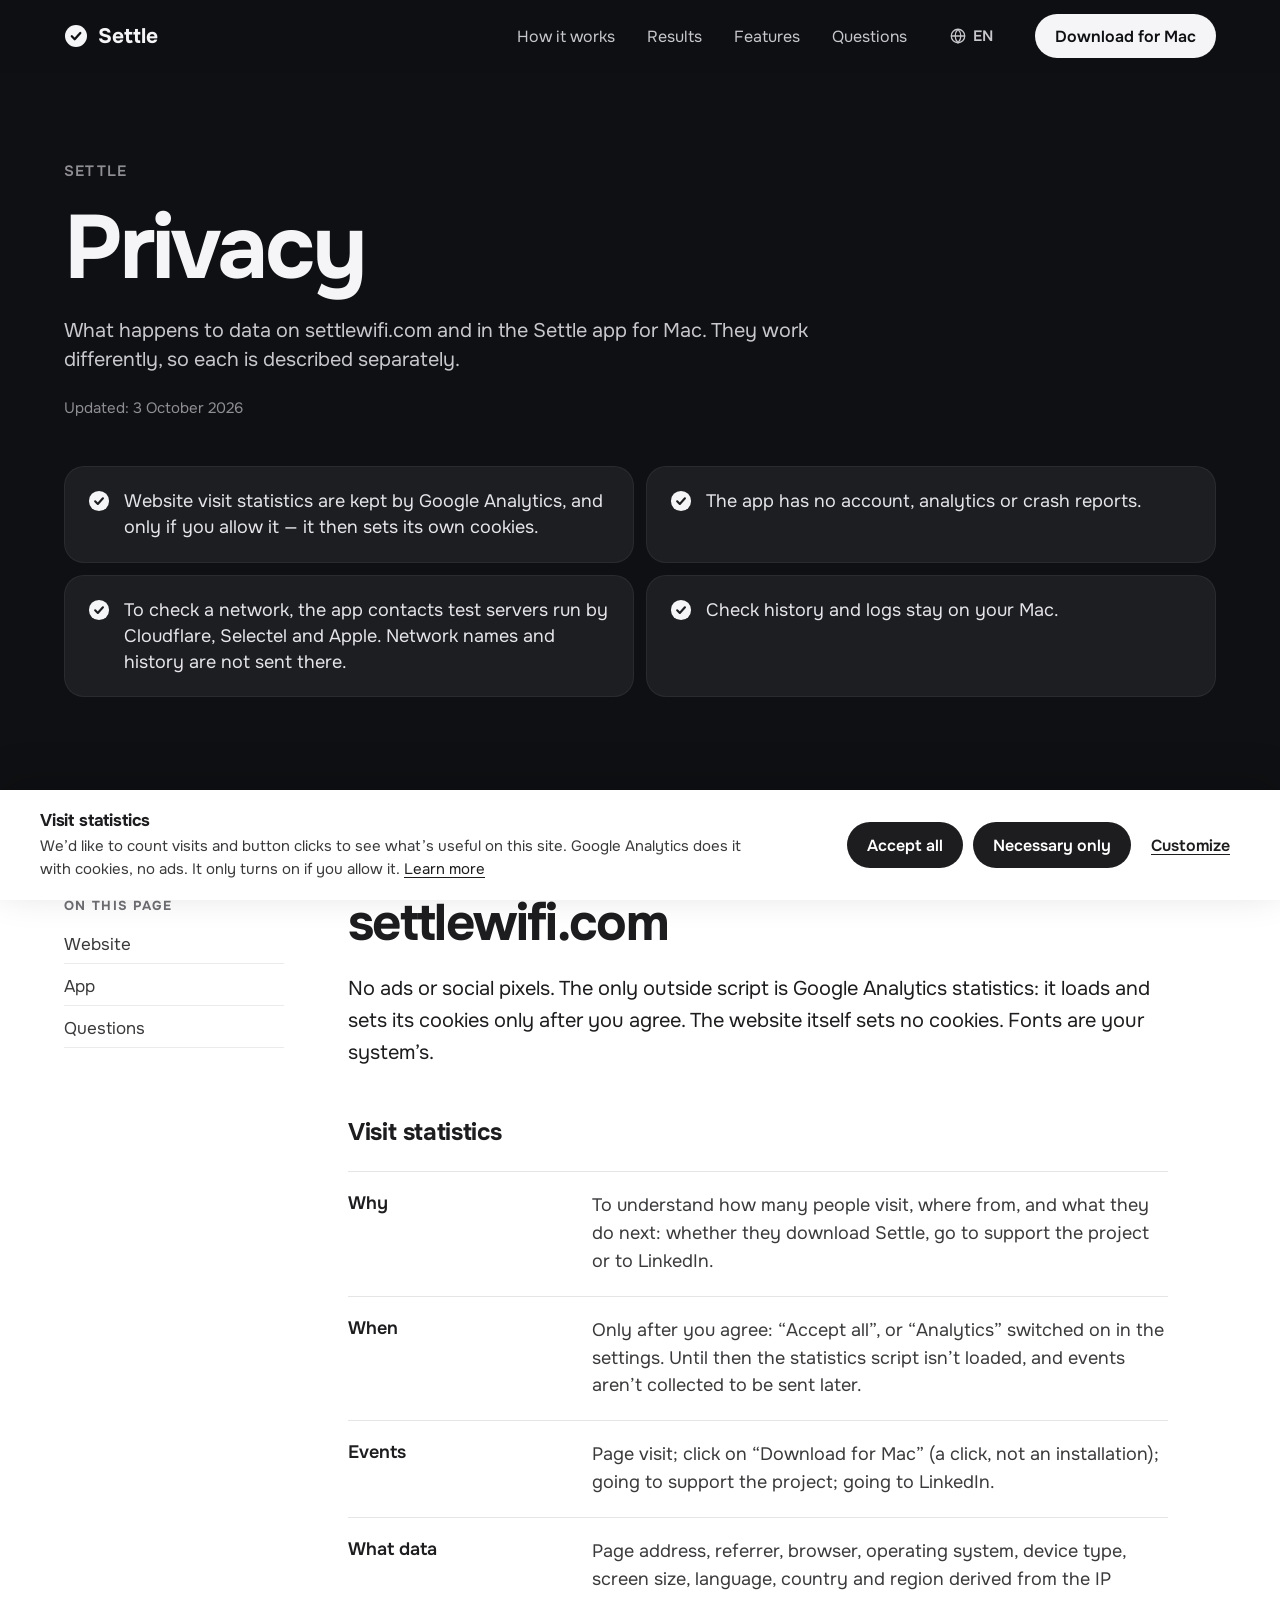
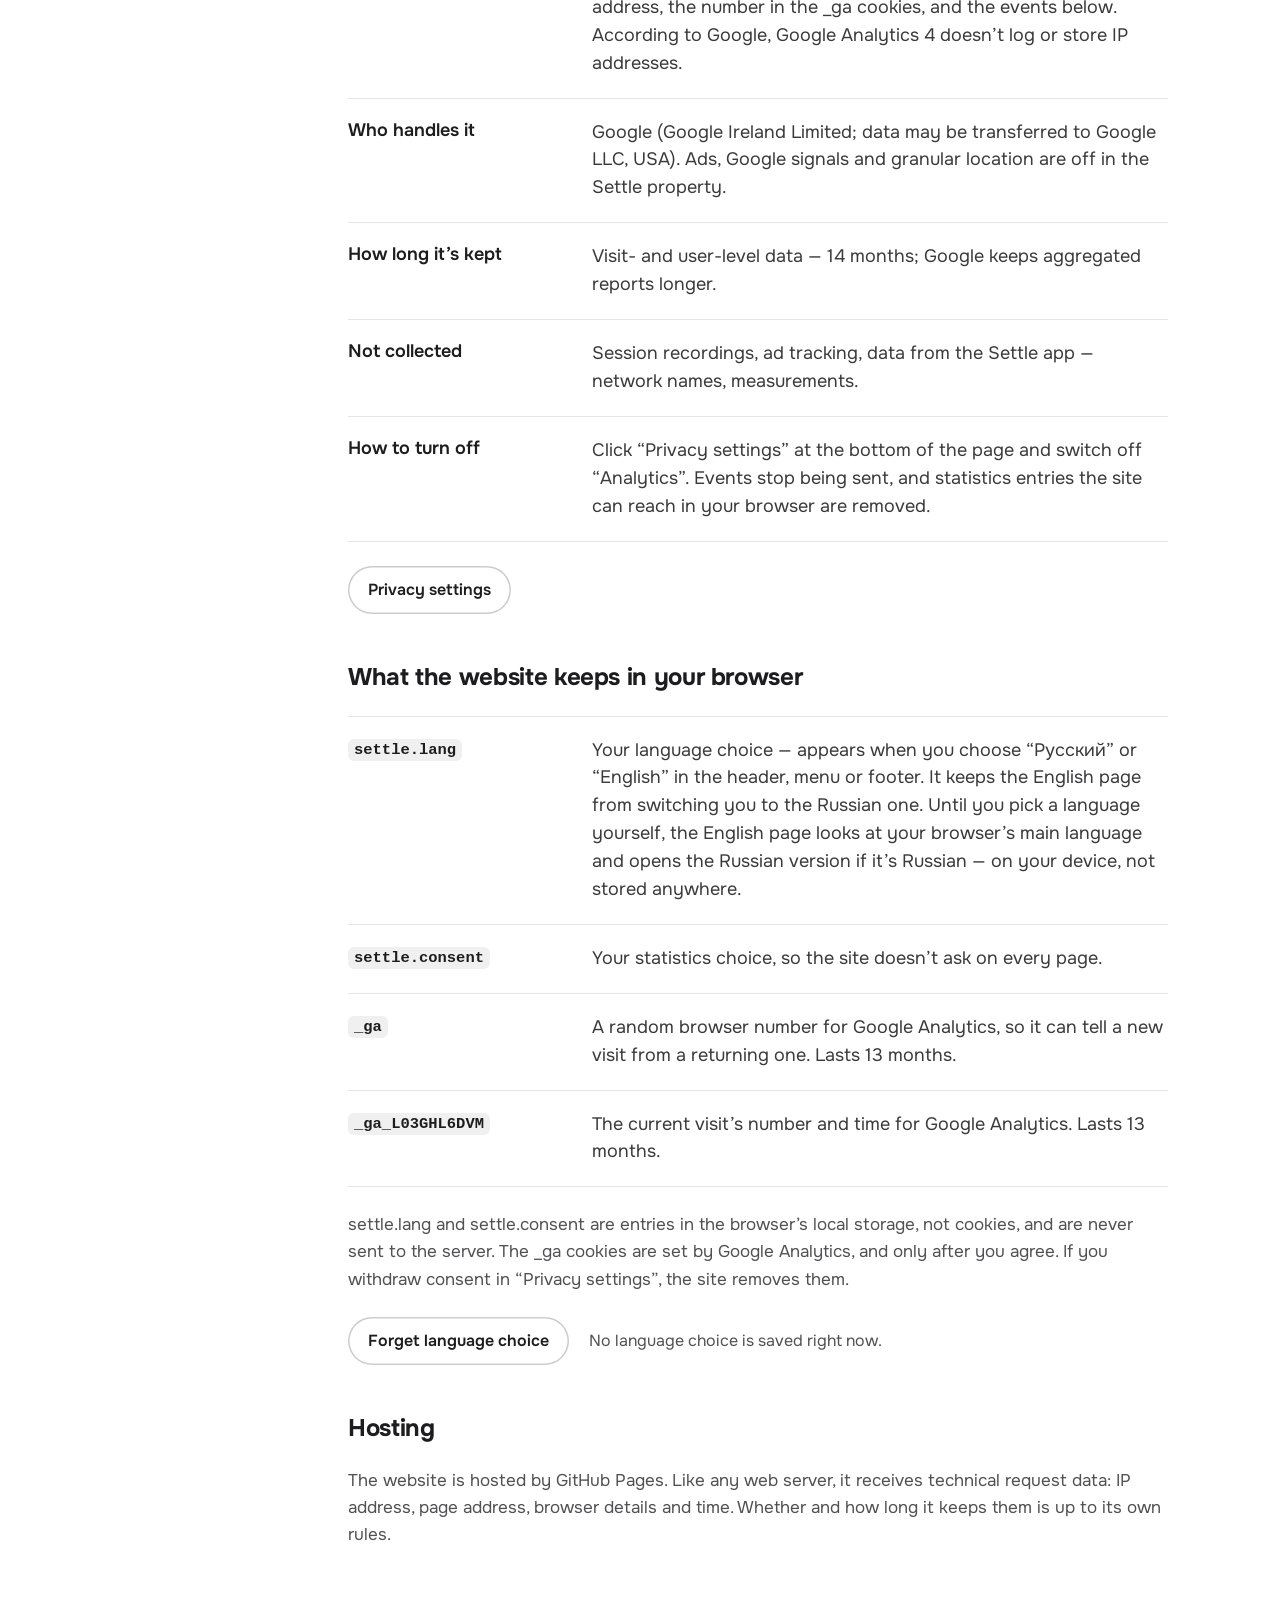
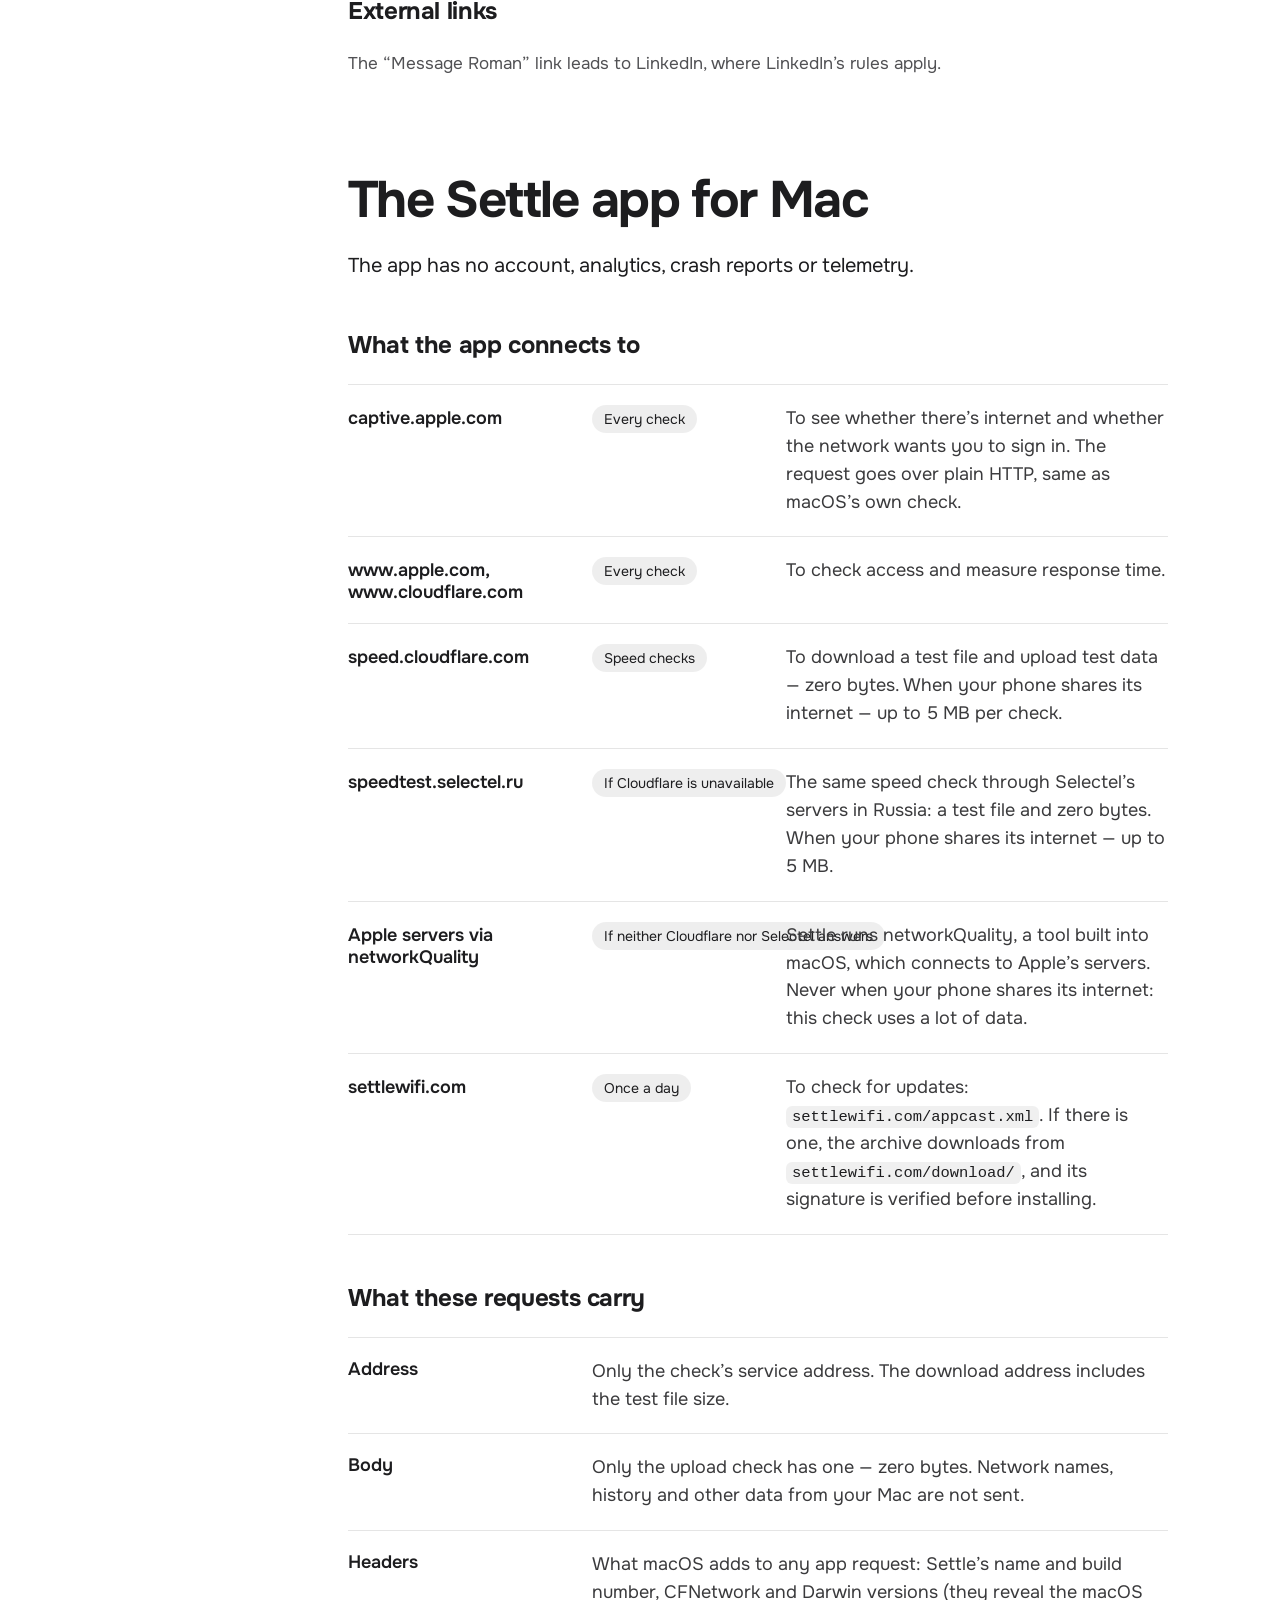
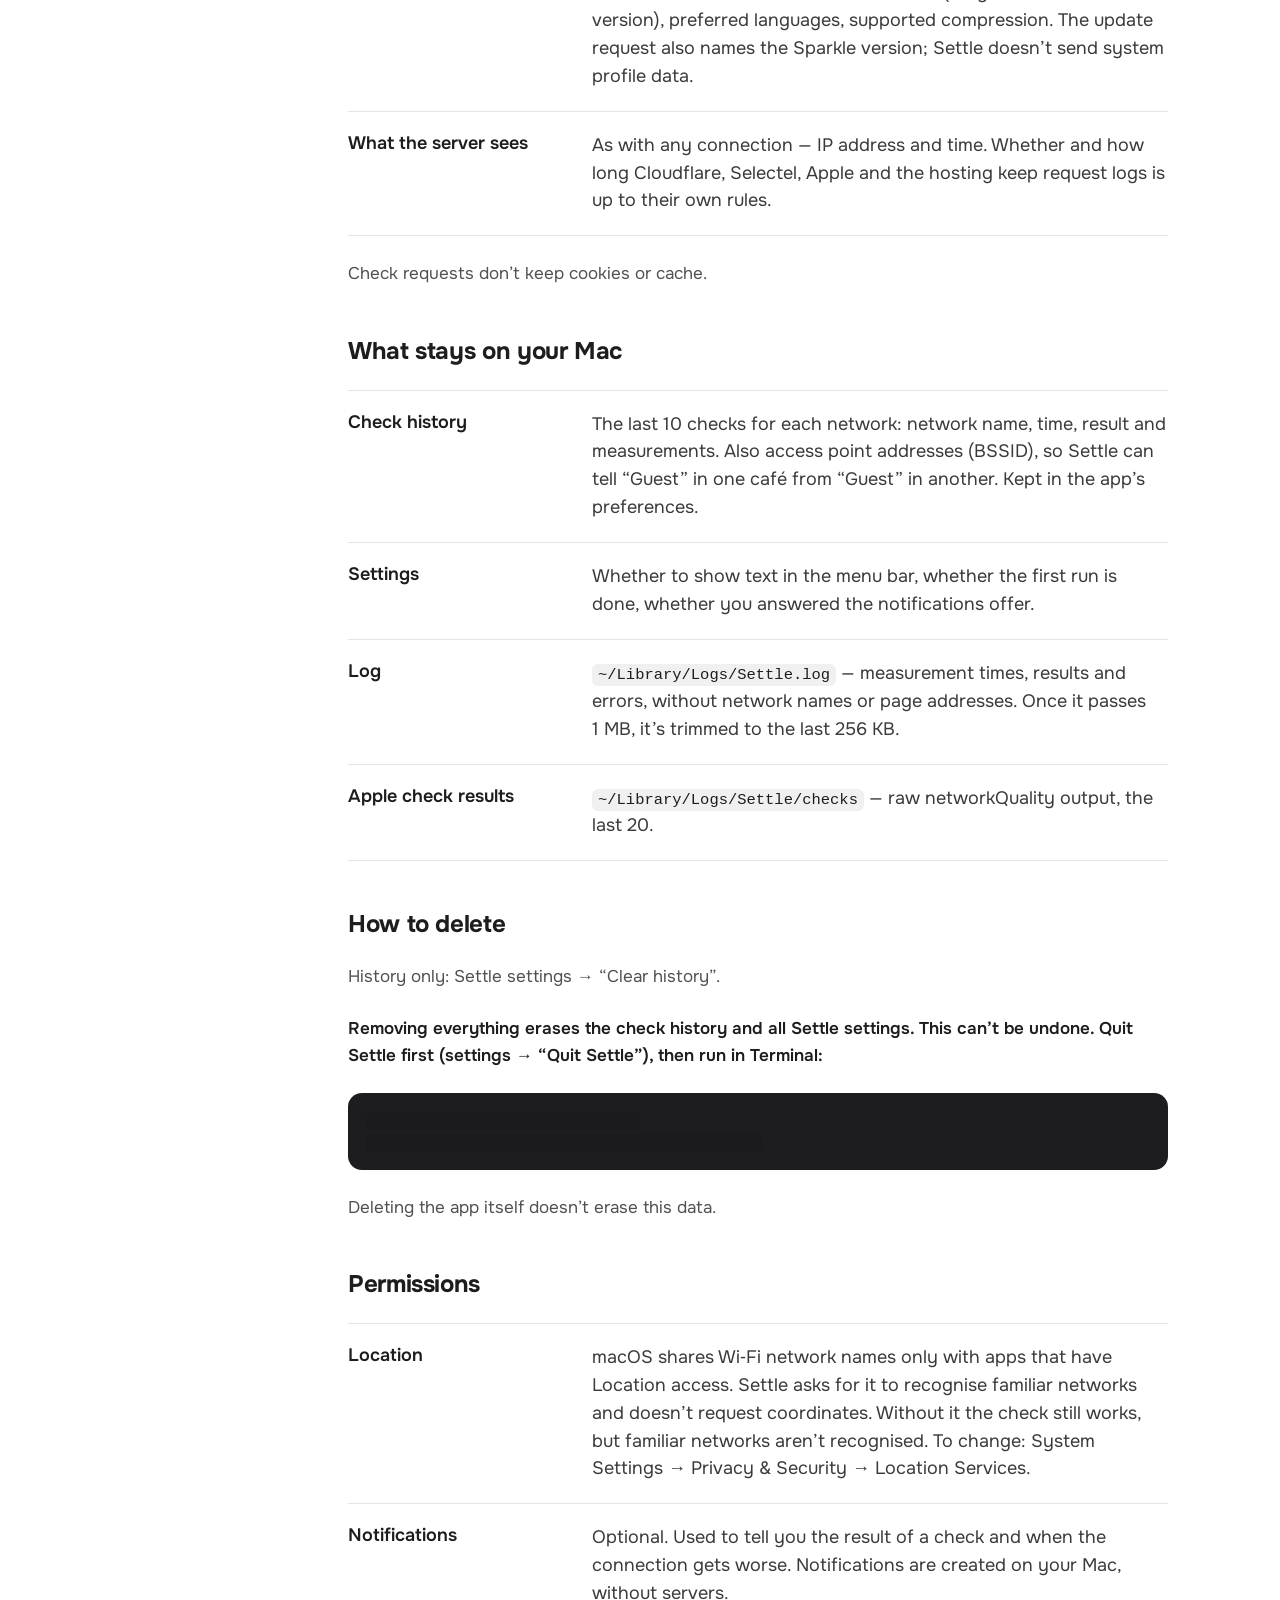
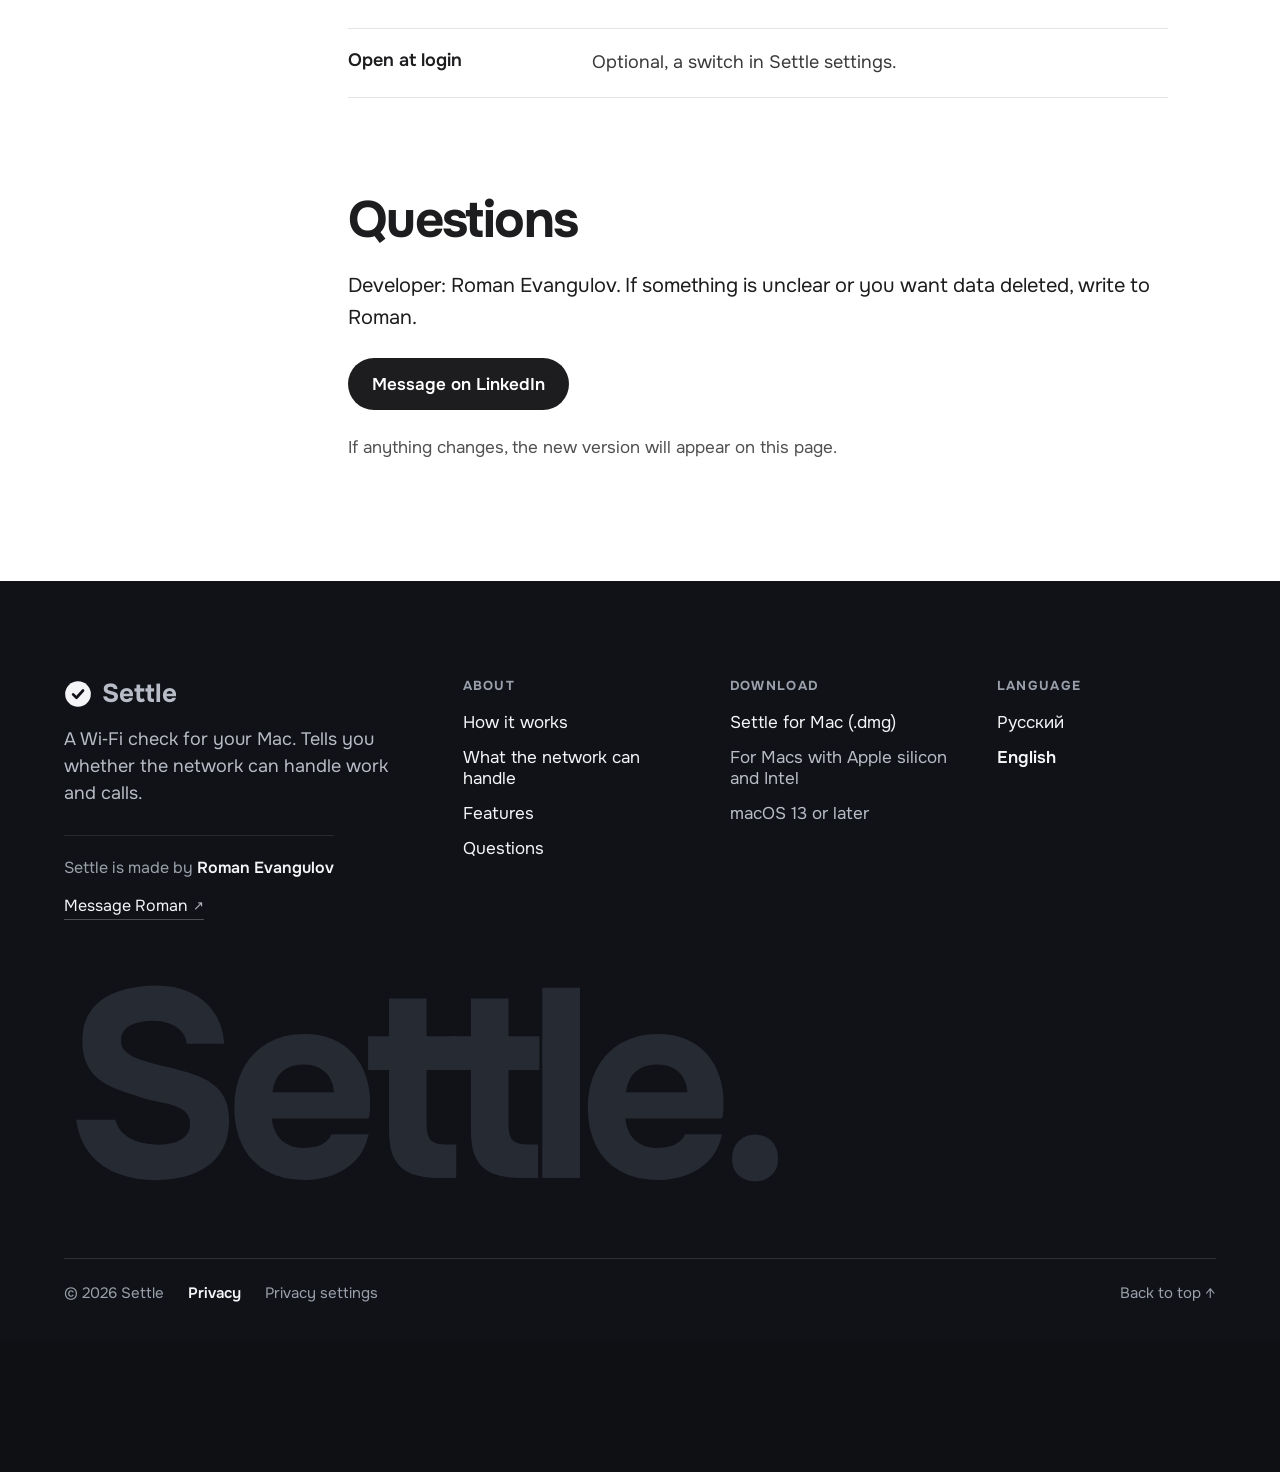
==== commit 59f1503b: "Набор заголовка и футер" ====
--- a/privacy/index.html
+++ b/privacy/index.html
@@ -20,7 +20,7 @@
 } catch (e) {}
 </script>
 <script>document.documentElement.classList.add('js')</script>
-<link rel="stylesheet" href="/assets/settle.css?v=9da9943f">
+<link rel="stylesheet" href="/assets/settle.css?v=9f643699">
 </head>
 <body id="top">
 
@@ -44,7 +44,7 @@
 <p class="cc-toast" id="cc-toast" role="status" aria-live="polite" hidden>Choice saved</p>
 <header class="top dark">
   <div class="wrap top-in">
-    <a class="brand" href="/"><svg class="logo" viewBox="0 0 24 24" aria-hidden="true"><mask id="m15" maskUnits="userSpaceOnUse" x="0" y="0" width="24" height="24"><rect width="24" height="24" fill="#fff"/><path d="M7.8 12.3l2.9 2.9 5.6-6.2" fill="none" stroke="#000" stroke-width="2.3" stroke-linecap="round" stroke-linejoin="round"/></mask><circle cx="12" cy="12" r="11" fill="currentColor" mask="url(#m15)"/></svg><span>Settle</span></a>
+    <a class="brand" href="/"><svg class="logo" viewBox="0 0 24 24" aria-hidden="true"><mask id="m16" maskUnits="userSpaceOnUse" x="0" y="0" width="24" height="24"><rect width="24" height="24" fill="#fff"/><path d="M7.8 12.3l2.9 2.9 5.6-6.2" fill="none" stroke="#000" stroke-width="2.3" stroke-linecap="round" stroke-linejoin="round"/></mask><circle cx="12" cy="12" r="11" fill="currentColor" mask="url(#m16)"/></svg><span>Settle</span></a>
     <nav aria-label="Sections" class="nav"><a class="navl" href="/#how">How it works</a><a class="navl" href="/#results">Results</a><a class="navl" href="/#features">Features</a><a class="navl" href="/#faq">Questions</a><div class="lang"><button type="button" class="lang-b" aria-haspopup="true" aria-expanded="false" aria-controls="langm" aria-label="Language: English"><svg viewBox="0 0 24 24" fill="none" stroke="currentColor" stroke-width="1.7" aria-hidden="true"><circle cx="12" cy="12" r="9"/><path d="M3 12h18M12 3c2.6 2.6 3.8 5.6 3.8 9s-1.2 6.4-3.8 9c-2.6-2.6-3.8-5.6-3.8-9S9.4 5.6 12 3"/></svg><span>EN</span></button><div id="langm" class="lang-m" hidden><a href="/privacy/" lang="en" data-lang="en" aria-current="true">English<span aria-hidden="true">✓</span></a><a href="/ru/privacy/" lang="ru" data-lang="ru">Русский<span aria-hidden="true"></span></a></div></div><a class="btn btn-light btn-s" href="/download/Settle.dmg">Download for Mac</a></nav><button type="button" class="burger" aria-expanded="false" aria-controls="mnav" aria-label="Open menu" data-open="Open menu" data-close="Close menu"><i></i><i></i><i></i></button>
   </div>
   <nav id="mnav" class="mnav" aria-label="Menu" hidden><div class="wrap"><a href="/#how">How it works<span>›</span></a><a href="/#results">What the network can handle<span>›</span></a><a href="/#features">Features<span>›</span></a><a href="/#faq">Questions<span>›</span></a><div class="mlang"><span>Language</span><div class="seg"><a href="/privacy/" lang="en" data-lang="en" aria-current="true">English</a><a href="/ru/privacy/" lang="ru" data-lang="ru">Русский</a></div></div><a class="btn btn-light" href="/download/Settle.dmg">Download for Mac</a></div></nav>
@@ -56,7 +56,7 @@
     <h1 class="h1 doc-h1">Privacy</h1>
     <p class="lead">What happens to data on settlewifi.com and in the Settle app for Mac. They work differently, so each is described separately.</p>
     <p class="meta">Updated: 3 October 2026</p>
-    <ul class="short"><li><svg class="g" viewBox="0 0 24 24" aria-hidden="true"><mask id="m16" maskUnits="userSpaceOnUse" x="0" y="0" width="24" height="24"><rect width="24" height="24" fill="#fff"/><path d="M7.8 12.3l2.9 2.9 5.6-6.2" fill="none" stroke="#000" stroke-width="2.3" stroke-linecap="round" stroke-linejoin="round"/></mask><circle cx="12" cy="12" r="11" fill="currentColor" mask="url(#m16)"/></svg><span>Website visit statistics are kept by Google Analytics, and only if you allow it — it then sets its own cookies.</span></li><li><svg class="g" viewBox="0 0 24 24" aria-hidden="true"><mask id="m17" maskUnits="userSpaceOnUse" x="0" y="0" width="24" height="24"><rect width="24" height="24" fill="#fff"/><path d="M7.8 12.3l2.9 2.9 5.6-6.2" fill="none" stroke="#000" stroke-width="2.3" stroke-linecap="round" stroke-linejoin="round"/></mask><circle cx="12" cy="12" r="11" fill="currentColor" mask="url(#m17)"/></svg><span>The app has no account, analytics or crash reports.</span></li><li><svg class="g" viewBox="0 0 24 24" aria-hidden="true"><mask id="m18" maskUnits="userSpaceOnUse" x="0" y="0" width="24" height="24"><rect width="24" height="24" fill="#fff"/><path d="M7.8 12.3l2.9 2.9 5.6-6.2" fill="none" stroke="#000" stroke-width="2.3" stroke-linecap="round" stroke-linejoin="round"/></mask><circle cx="12" cy="12" r="11" fill="currentColor" mask="url(#m18)"/></svg><span>To check a network, the app contacts test servers run by Cloudflare, Selectel and Apple. Network names and history are not sent there.</span></li><li><svg class="g" viewBox="0 0 24 24" aria-hidden="true"><mask id="m19" maskUnits="userSpaceOnUse" x="0" y="0" width="24" height="24"><rect width="24" height="24" fill="#fff"/><path d="M7.8 12.3l2.9 2.9 5.6-6.2" fill="none" stroke="#000" stroke-width="2.3" stroke-linecap="round" stroke-linejoin="round"/></mask><circle cx="12" cy="12" r="11" fill="currentColor" mask="url(#m19)"/></svg><span>Check history and logs stay on your Mac.</span></li></ul>
+    <ul class="short"><li><svg class="g" viewBox="0 0 24 24" aria-hidden="true"><mask id="m17" maskUnits="userSpaceOnUse" x="0" y="0" width="24" height="24"><rect width="24" height="24" fill="#fff"/><path d="M7.8 12.3l2.9 2.9 5.6-6.2" fill="none" stroke="#000" stroke-width="2.3" stroke-linecap="round" stroke-linejoin="round"/></mask><circle cx="12" cy="12" r="11" fill="currentColor" mask="url(#m17)"/></svg><span>Website visit statistics are kept by Google Analytics, and only if you allow it — it then sets its own cookies.</span></li><li><svg class="g" viewBox="0 0 24 24" aria-hidden="true"><mask id="m18" maskUnits="userSpaceOnUse" x="0" y="0" width="24" height="24"><rect width="24" height="24" fill="#fff"/><path d="M7.8 12.3l2.9 2.9 5.6-6.2" fill="none" stroke="#000" stroke-width="2.3" stroke-linecap="round" stroke-linejoin="round"/></mask><circle cx="12" cy="12" r="11" fill="currentColor" mask="url(#m18)"/></svg><span>The app has no account, analytics or crash reports.</span></li><li><svg class="g" viewBox="0 0 24 24" aria-hidden="true"><mask id="m19" maskUnits="userSpaceOnUse" x="0" y="0" width="24" height="24"><rect width="24" height="24" fill="#fff"/><path d="M7.8 12.3l2.9 2.9 5.6-6.2" fill="none" stroke="#000" stroke-width="2.3" stroke-linecap="round" stroke-linejoin="round"/></mask><circle cx="12" cy="12" r="11" fill="currentColor" mask="url(#m19)"/></svg><span>To check a network, the app contacts test servers run by Cloudflare, Selectel and Apple. Network names and history are not sent there.</span></li><li><svg class="g" viewBox="0 0 24 24" aria-hidden="true"><mask id="m20" maskUnits="userSpaceOnUse" x="0" y="0" width="24" height="24"><rect width="24" height="24" fill="#fff"/><path d="M7.8 12.3l2.9 2.9 5.6-6.2" fill="none" stroke="#000" stroke-width="2.3" stroke-linecap="round" stroke-linejoin="round"/></mask><circle cx="12" cy="12" r="11" fill="currentColor" mask="url(#m20)"/></svg><span>Check history and logs stay on your Mac.</span></li></ul>
   </div>
 </section>
 <section class="white doc">
@@ -111,7 +111,7 @@
   <div class="wrap">
     <div class="foot-top">
       <div class="foot-intro">
-        <a class="brand" href="/"><svg class="logo" viewBox="0 0 24 24" aria-hidden="true"><mask id="m20" maskUnits="userSpaceOnUse" x="0" y="0" width="24" height="24"><rect width="24" height="24" fill="#fff"/><path d="M7.8 12.3l2.9 2.9 5.6-6.2" fill="none" stroke="#000" stroke-width="2.3" stroke-linecap="round" stroke-linejoin="round"/></mask><circle cx="12" cy="12" r="11" fill="currentColor" mask="url(#m20)"/></svg><span>Settle</span></a>
+        <a class="brand" href="/"><svg class="logo" viewBox="0 0 24 24" aria-hidden="true"><mask id="m21" maskUnits="userSpaceOnUse" x="0" y="0" width="24" height="24"><rect width="24" height="24" fill="#fff"/><path d="M7.8 12.3l2.9 2.9 5.6-6.2" fill="none" stroke="#000" stroke-width="2.3" stroke-linecap="round" stroke-linejoin="round"/></mask><circle cx="12" cy="12" r="11" fill="currentColor" mask="url(#m21)"/></svg><span>Settle</span></a>
         <p>A Wi‑Fi check for your Mac. Tells you whether the network can handle work and calls.</p>
         <div class="author"><p>Settle is made by <b>Roman&nbsp;Evangulov</b></p><div class="author-links"><a href="https://www.linkedin.com/in/evangulov" target="_blank" rel="noopener">Message Roman<span aria-hidden="true">↗</span></a></div></div>
       </div>
@@ -120,10 +120,10 @@
       <nav aria-label="Language"><h3>Language</h3>
         <a href="/ru/privacy/" lang="ru" data-lang="ru">Русский</a><a href="/privacy/" lang="en" aria-current="page" data-lang="en">English</a></nav>
     </div>
-    <div class="foot-word" aria-hidden="true">Settle.</div>
+    <div class="foot-word" aria-hidden="true" data-fw><span class="fl">S</span><span class="fl">e</span><span class="fl">t</span><span class="fl">t</span><span class="fl">l</span><span class="fl">e</span><span class="fdot"><span class="pt">.</span><span class="ck"><svg class="g" viewBox="0 0 24 24" aria-hidden="true"><mask id="m22" maskUnits="userSpaceOnUse" x="0" y="0" width="24" height="24"><rect width="24" height="24" fill="#fff"/><path d="M7.8 12.3l2.9 2.9 5.6-6.2" fill="none" stroke="#000" stroke-width="2.3" stroke-linecap="round" stroke-linejoin="round"/></mask><circle cx="12" cy="12" r="11" fill="currentColor" mask="url(#m22)"/></svg></span></span></div>
     <div class="foot-bottom"><span class="fb-left"><span>© 2026 Settle</span><a href="/privacy/" aria-current="page">Privacy</a><button type="button" class="linkish" data-cc-open>Privacy settings</button></span><a href="#top">Back to top ↑</a></div>
   </div>
 </footer>
-<script src="/assets/settle.js?v=f0ba05ec" defer></script>
+<script src="/assets/settle.js?v=ddb425f0" defer></script>
 </body>
 </html>
--- a/assets/settle.css
+++ b/assets/settle.css
@@ -532,3 +532,13 @@
 .howrow.pre .step-bar i{animation:none!important;width:0!important;height:0!important}
 .howrow.pre .demo-in .mb-wifi{animation:none}
 .howrow.pre .pausebtn{visibility:hidden}
+
+/* footer word: on hover it «measures» — letters fill blue left to right, the dot turns into Settle's check, a flash, then calm */
+.foot-word .fl{display:inline-block;transition:color .5s ease,transform .3s ease}
+.foot-word .fdot{position:relative;display:inline-block}
+.foot-word .pt{display:inline-block;transition:transform .4s var(--ease),opacity .25s ease}
+.foot-word .ck{position:absolute;left:.02em;bottom:.06em;width:.24em;height:.24em;color:var(--accent);opacity:0;transform:scale(.3) rotate(-30deg);transition:transform .52s cubic-bezier(.34,1.56,.64,1),opacity .2s ease}
+.foot-word .ck .g{display:block;width:100%;height:100%}
+.foot-word.done .pt{opacity:0;transform:scale(.3)}
+.foot-word.done .ck{opacity:1;transform:none}
+.foot-word:hover{color:#262a33}
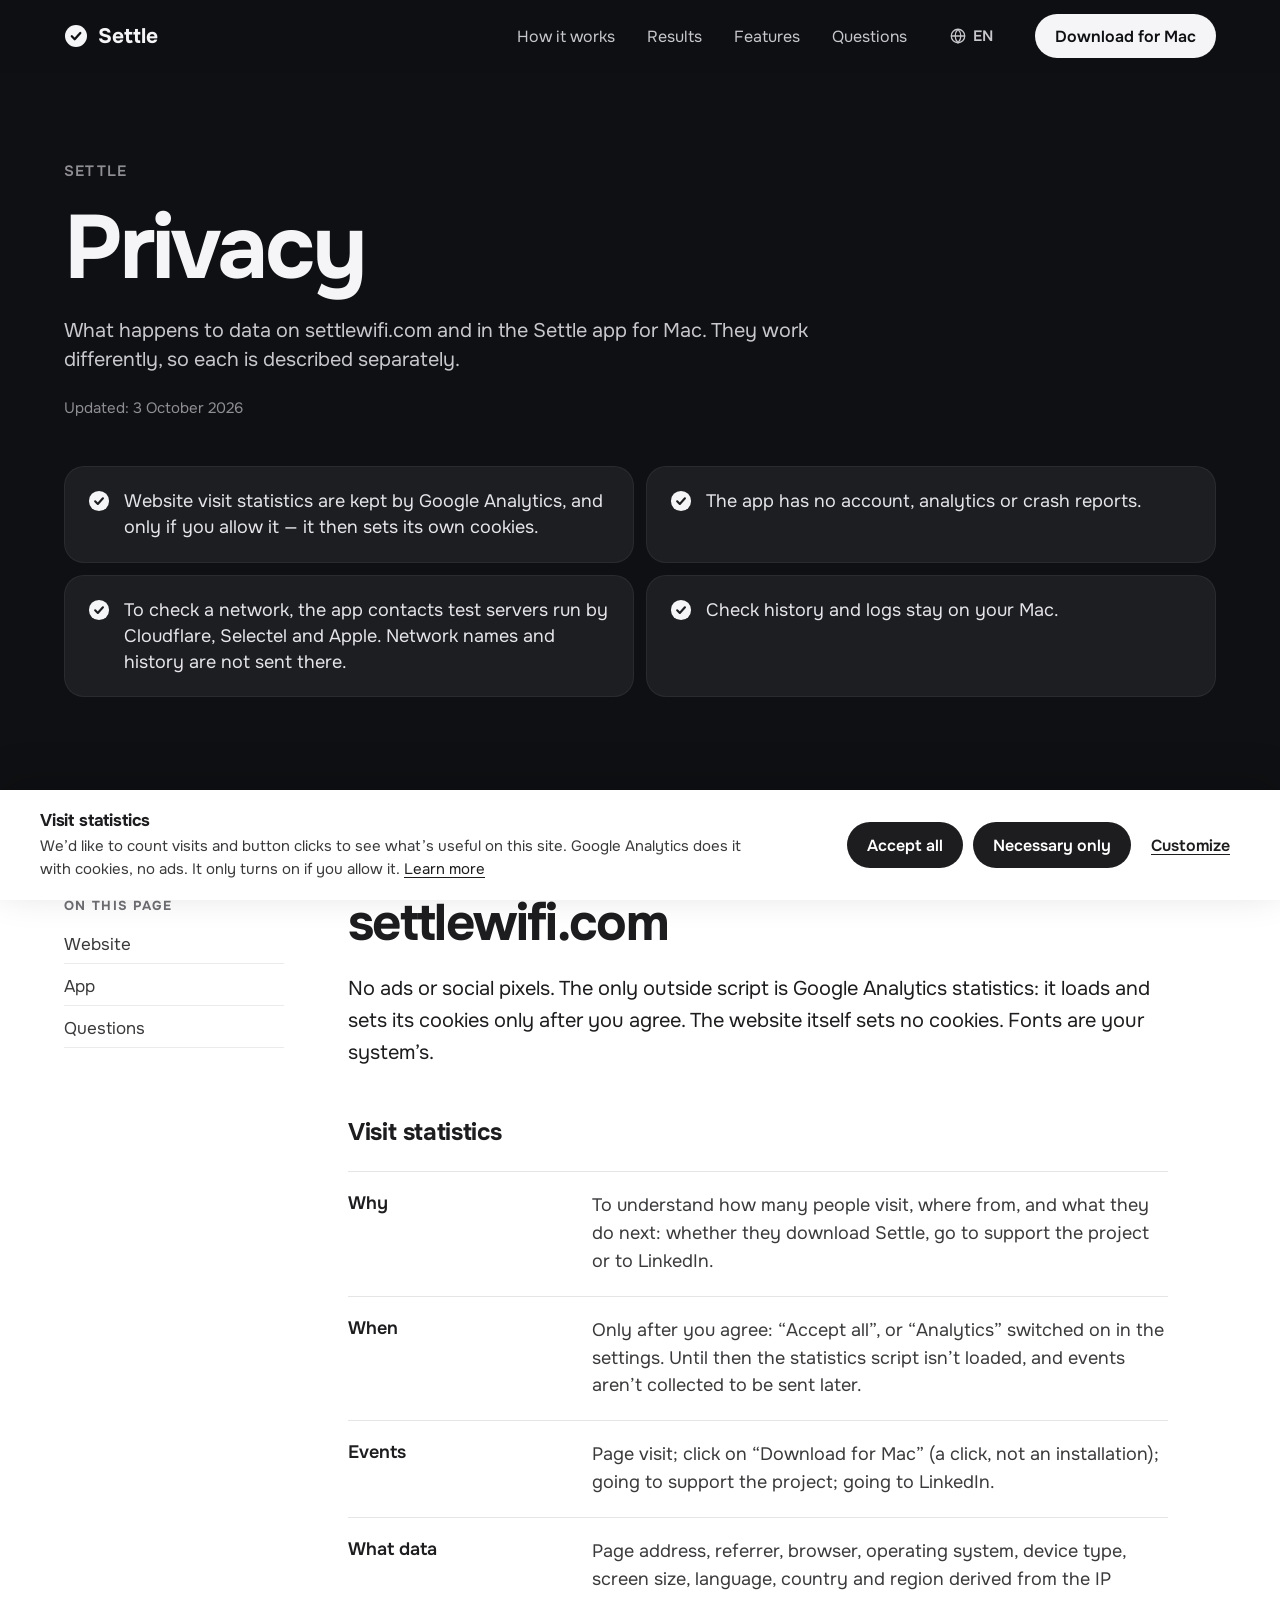
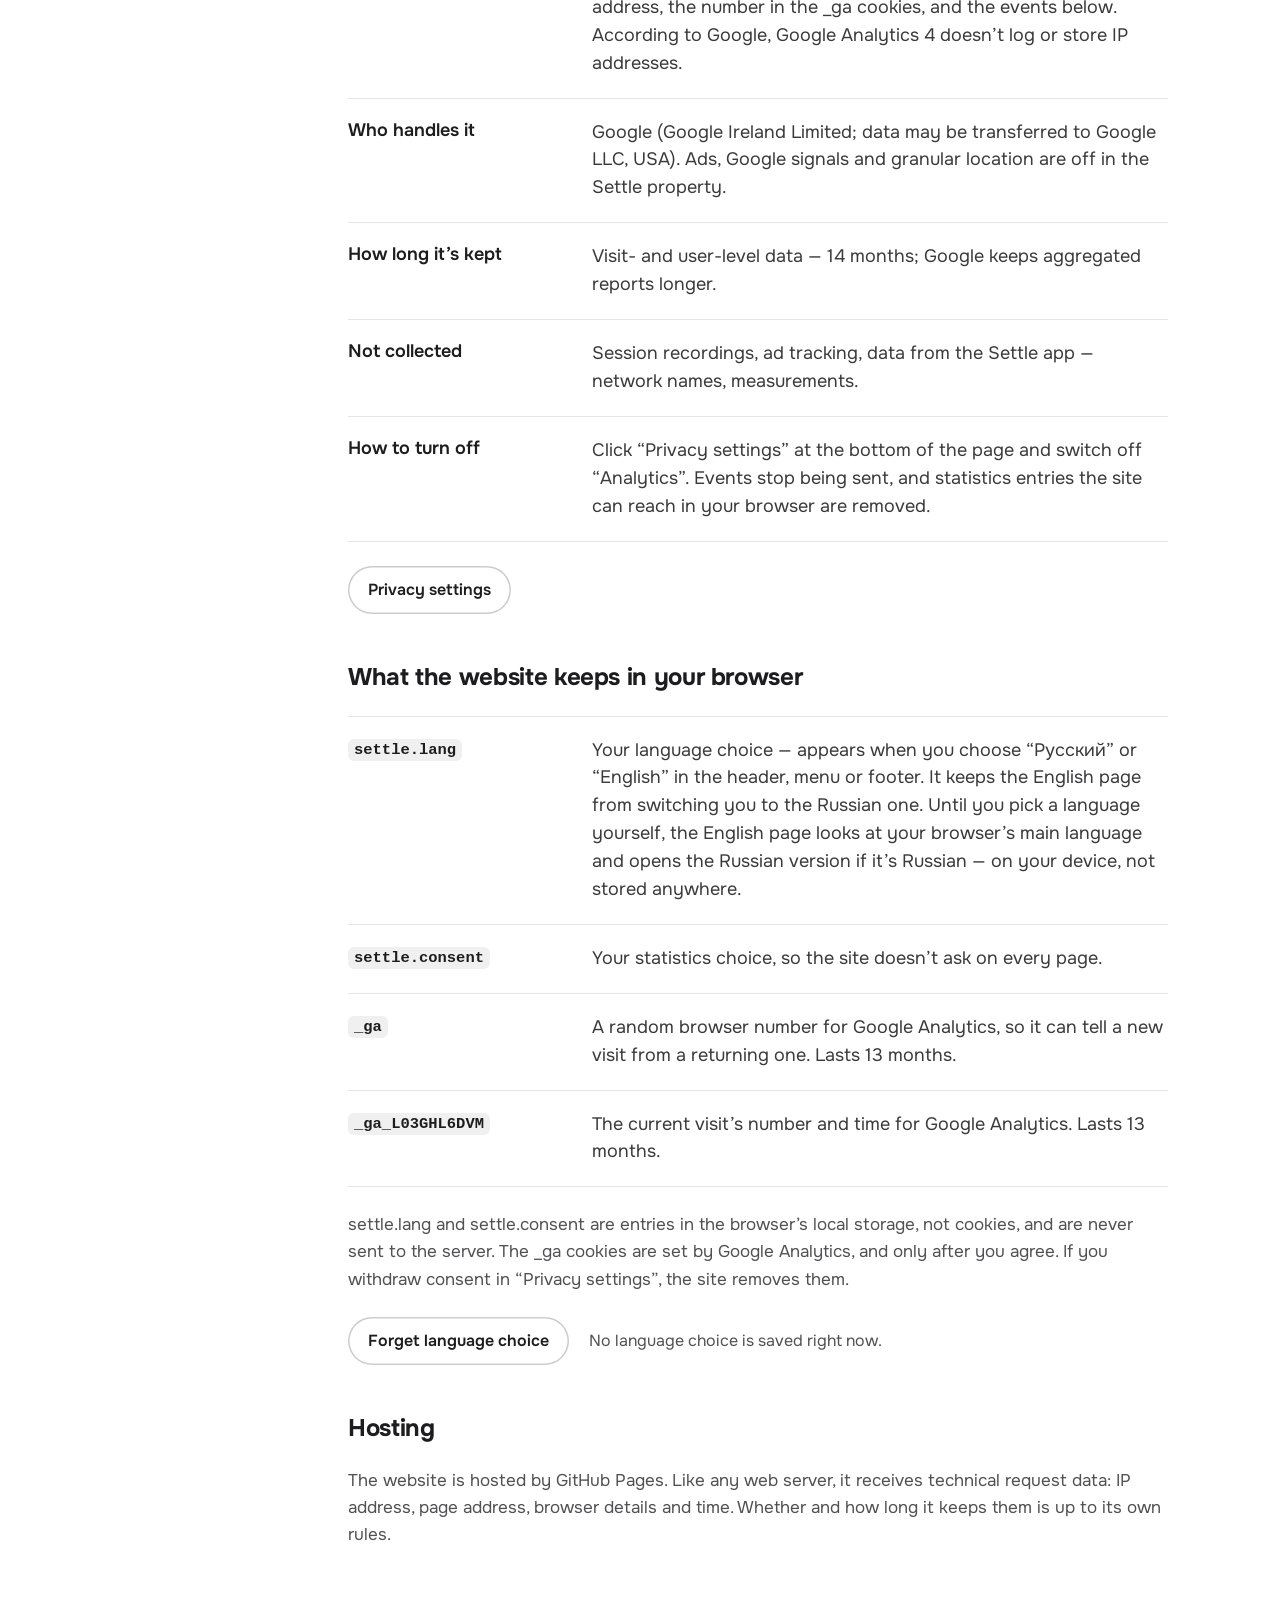
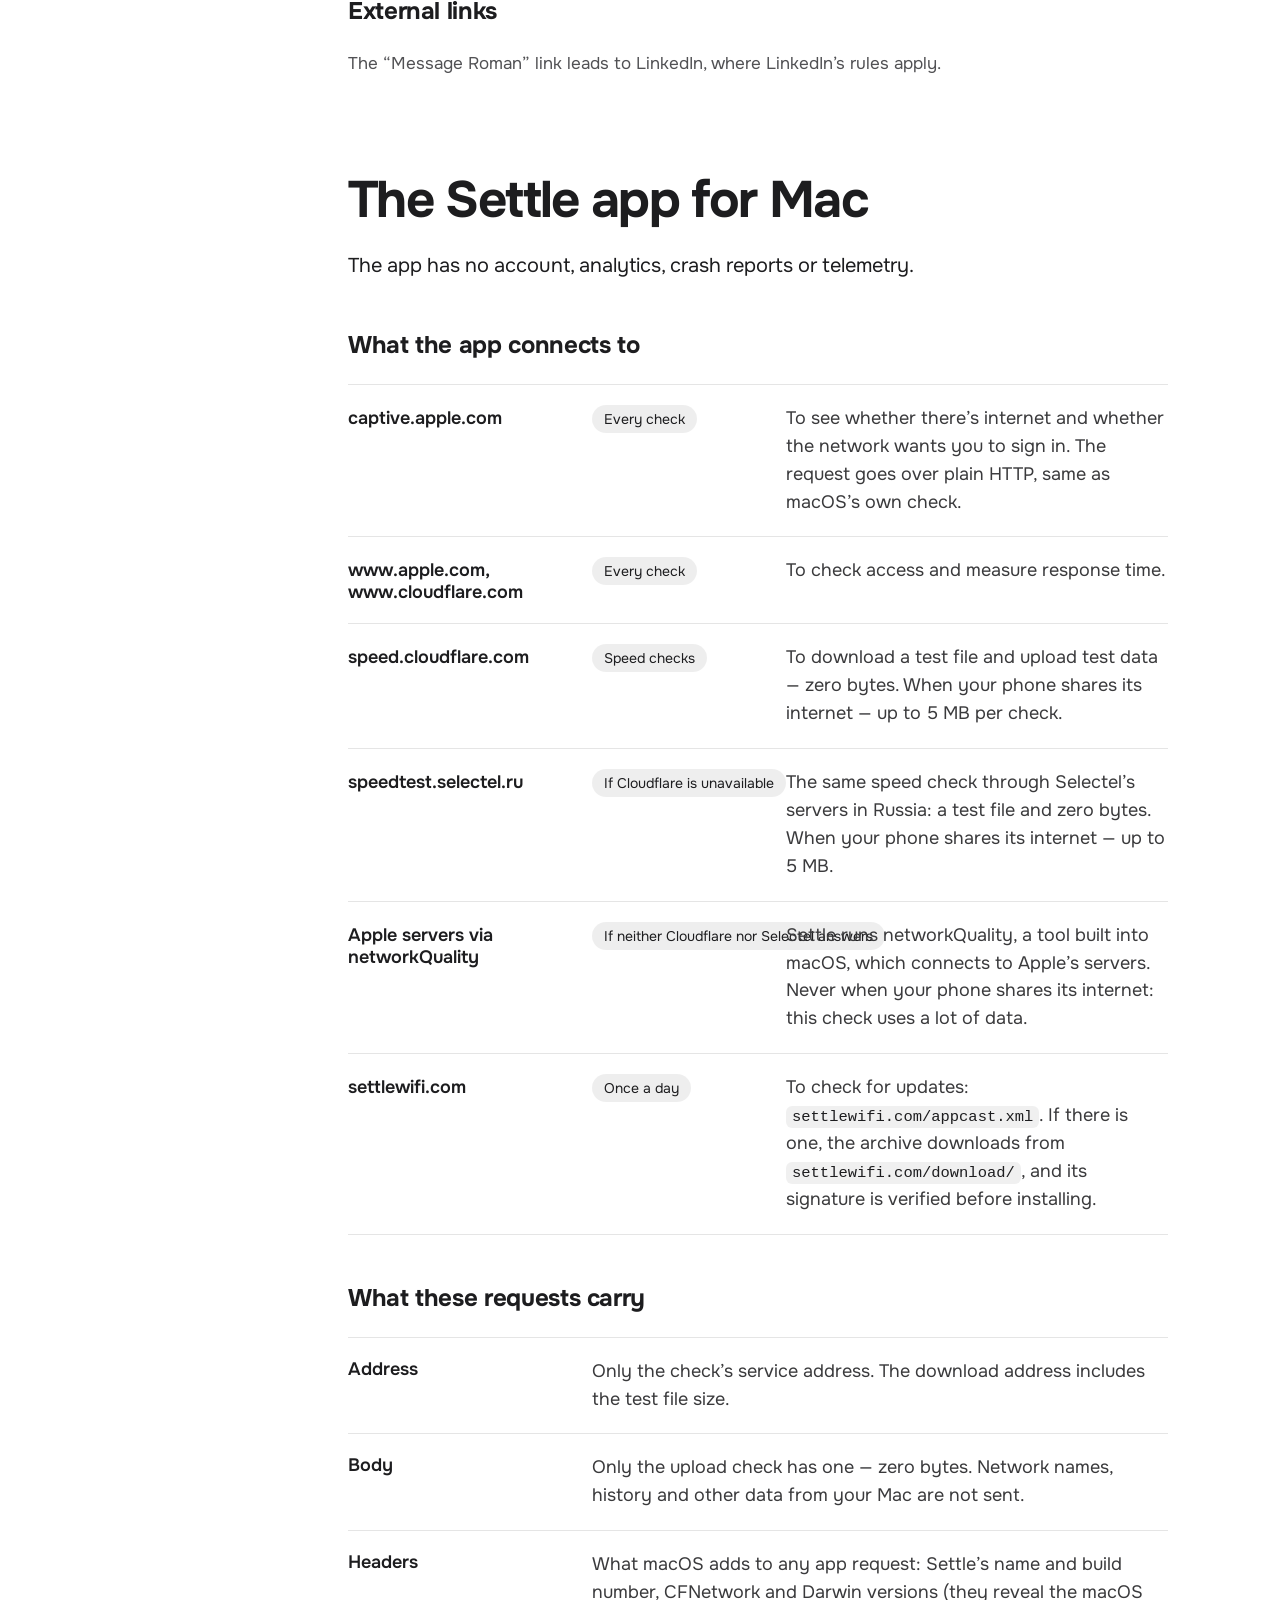
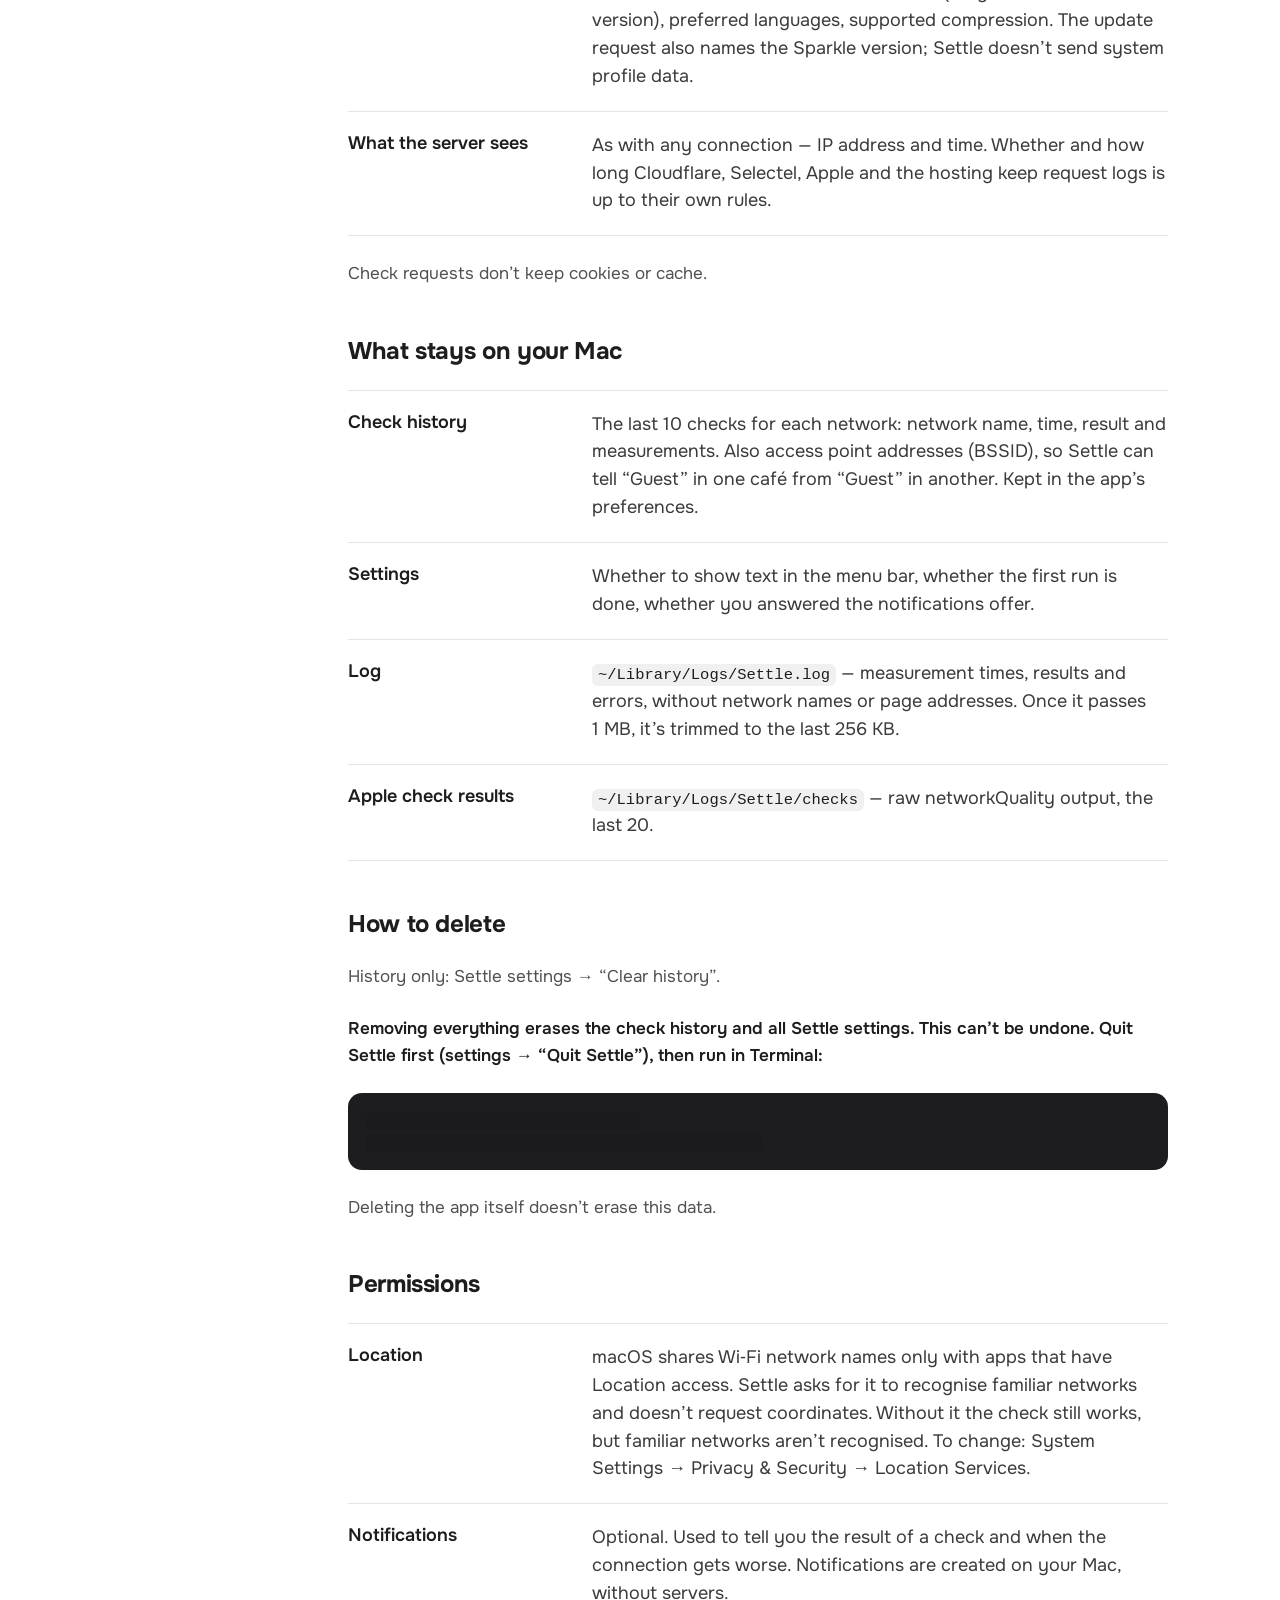
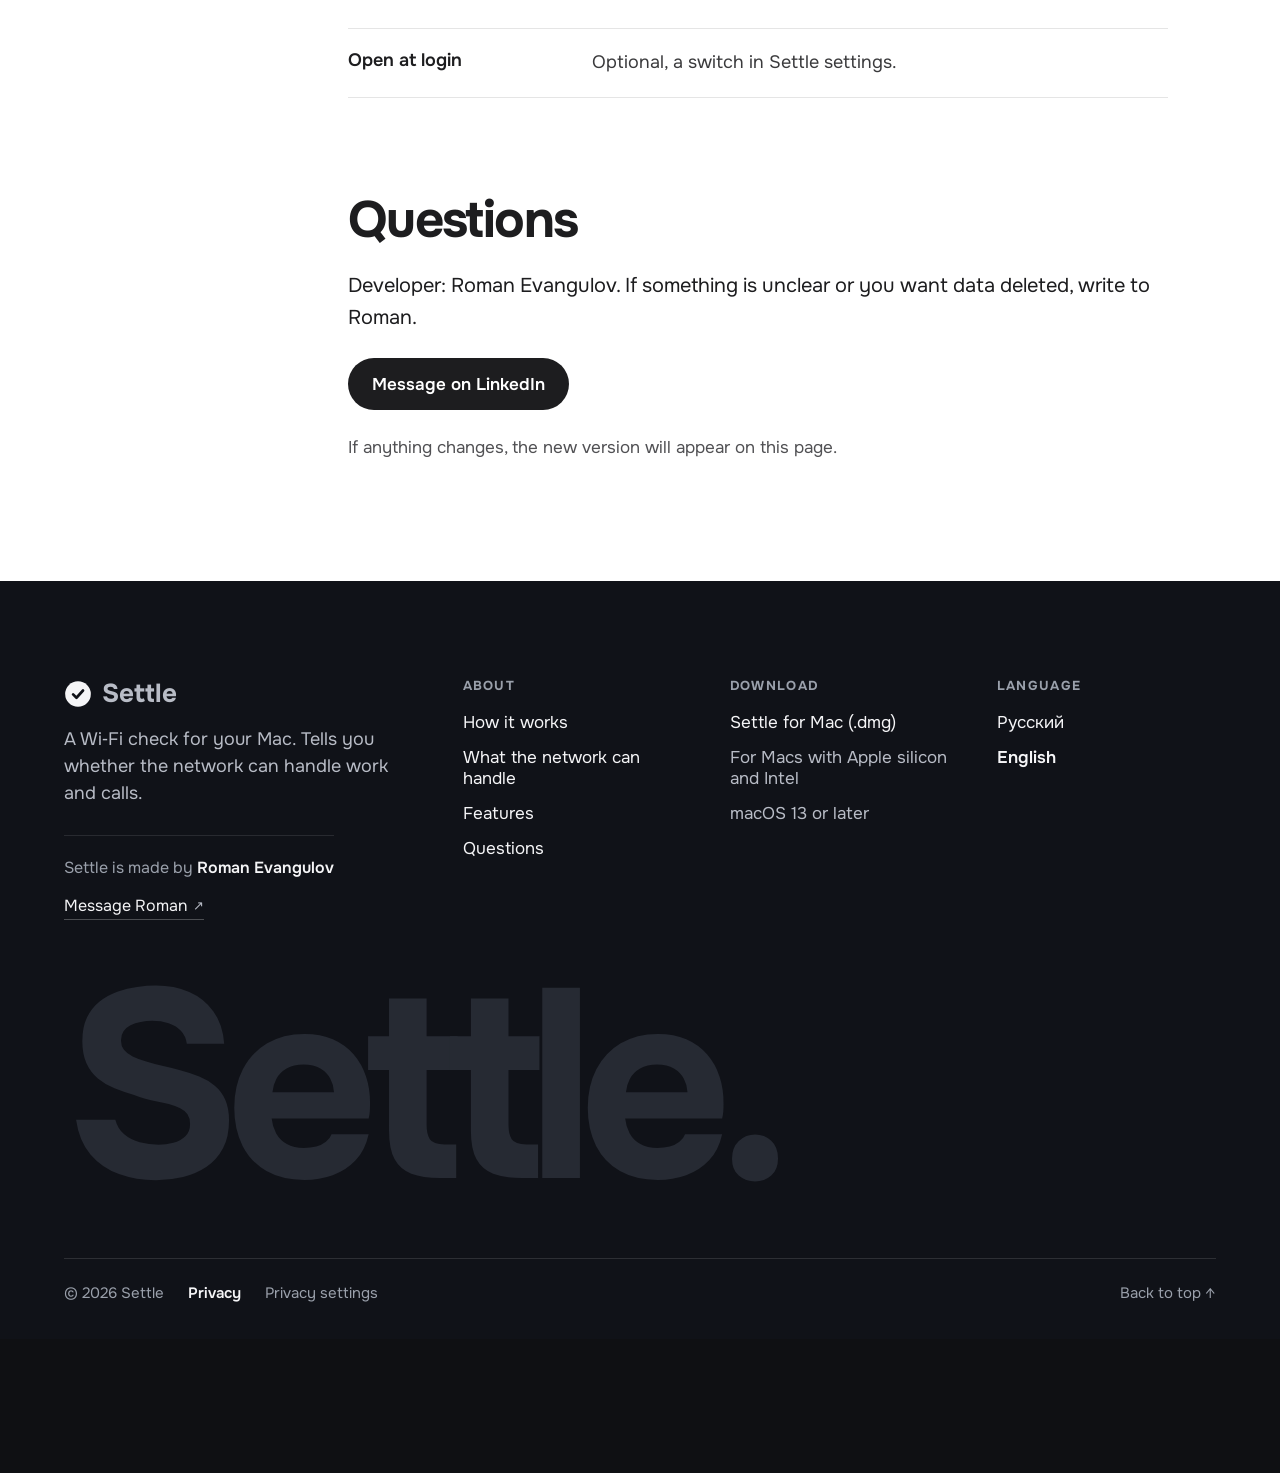
==== commit 0a71451f: "404" ====
--- a/privacy/index.html
+++ b/privacy/index.html
@@ -20,7 +20,7 @@
 } catch (e) {}
 </script>
 <script>document.documentElement.classList.add('js')</script>
-<link rel="stylesheet" href="/assets/settle.css?v=9f643699">
+<link rel="stylesheet" href="/assets/settle.css?v=99150ca7">
 </head>
 <body id="top">
 
@@ -44,7 +44,7 @@
 <p class="cc-toast" id="cc-toast" role="status" aria-live="polite" hidden>Choice saved</p>
 <header class="top dark">
   <div class="wrap top-in">
-    <a class="brand" href="/"><svg class="logo" viewBox="0 0 24 24" aria-hidden="true"><mask id="m16" maskUnits="userSpaceOnUse" x="0" y="0" width="24" height="24"><rect width="24" height="24" fill="#fff"/><path d="M7.8 12.3l2.9 2.9 5.6-6.2" fill="none" stroke="#000" stroke-width="2.3" stroke-linecap="round" stroke-linejoin="round"/></mask><circle cx="12" cy="12" r="11" fill="currentColor" mask="url(#m16)"/></svg><span>Settle</span></a>
+    <a class="brand" href="/"><svg class="logo" viewBox="0 0 24 24" aria-hidden="true"><mask id="m17" maskUnits="userSpaceOnUse" x="0" y="0" width="24" height="24"><rect width="24" height="24" fill="#fff"/><path d="M7.8 12.3l2.9 2.9 5.6-6.2" fill="none" stroke="#000" stroke-width="2.3" stroke-linecap="round" stroke-linejoin="round"/></mask><circle cx="12" cy="12" r="11" fill="currentColor" mask="url(#m17)"/></svg><span>Settle</span></a>
     <nav aria-label="Sections" class="nav"><a class="navl" href="/#how">How it works</a><a class="navl" href="/#results">Results</a><a class="navl" href="/#features">Features</a><a class="navl" href="/#faq">Questions</a><div class="lang"><button type="button" class="lang-b" aria-haspopup="true" aria-expanded="false" aria-controls="langm" aria-label="Language: English"><svg viewBox="0 0 24 24" fill="none" stroke="currentColor" stroke-width="1.7" aria-hidden="true"><circle cx="12" cy="12" r="9"/><path d="M3 12h18M12 3c2.6 2.6 3.8 5.6 3.8 9s-1.2 6.4-3.8 9c-2.6-2.6-3.8-5.6-3.8-9S9.4 5.6 12 3"/></svg><span>EN</span></button><div id="langm" class="lang-m" hidden><a href="/privacy/" lang="en" data-lang="en" aria-current="true">English<span aria-hidden="true">✓</span></a><a href="/ru/privacy/" lang="ru" data-lang="ru">Русский<span aria-hidden="true"></span></a></div></div><a class="btn btn-light btn-s" href="/download/Settle.dmg">Download for Mac</a></nav><button type="button" class="burger" aria-expanded="false" aria-controls="mnav" aria-label="Open menu" data-open="Open menu" data-close="Close menu"><i></i><i></i><i></i></button>
   </div>
   <nav id="mnav" class="mnav" aria-label="Menu" hidden><div class="wrap"><a href="/#how">How it works<span>›</span></a><a href="/#results">What the network can handle<span>›</span></a><a href="/#features">Features<span>›</span></a><a href="/#faq">Questions<span>›</span></a><div class="mlang"><span>Language</span><div class="seg"><a href="/privacy/" lang="en" data-lang="en" aria-current="true">English</a><a href="/ru/privacy/" lang="ru" data-lang="ru">Русский</a></div></div><a class="btn btn-light" href="/download/Settle.dmg">Download for Mac</a></div></nav>
@@ -56,7 +56,7 @@
     <h1 class="h1 doc-h1">Privacy</h1>
     <p class="lead">What happens to data on settlewifi.com and in the Settle app for Mac. They work differently, so each is described separately.</p>
     <p class="meta">Updated: 3 October 2026</p>
-    <ul class="short"><li><svg class="g" viewBox="0 0 24 24" aria-hidden="true"><mask id="m17" maskUnits="userSpaceOnUse" x="0" y="0" width="24" height="24"><rect width="24" height="24" fill="#fff"/><path d="M7.8 12.3l2.9 2.9 5.6-6.2" fill="none" stroke="#000" stroke-width="2.3" stroke-linecap="round" stroke-linejoin="round"/></mask><circle cx="12" cy="12" r="11" fill="currentColor" mask="url(#m17)"/></svg><span>Website visit statistics are kept by Google Analytics, and only if you allow it — it then sets its own cookies.</span></li><li><svg class="g" viewBox="0 0 24 24" aria-hidden="true"><mask id="m18" maskUnits="userSpaceOnUse" x="0" y="0" width="24" height="24"><rect width="24" height="24" fill="#fff"/><path d="M7.8 12.3l2.9 2.9 5.6-6.2" fill="none" stroke="#000" stroke-width="2.3" stroke-linecap="round" stroke-linejoin="round"/></mask><circle cx="12" cy="12" r="11" fill="currentColor" mask="url(#m18)"/></svg><span>The app has no account, analytics or crash reports.</span></li><li><svg class="g" viewBox="0 0 24 24" aria-hidden="true"><mask id="m19" maskUnits="userSpaceOnUse" x="0" y="0" width="24" height="24"><rect width="24" height="24" fill="#fff"/><path d="M7.8 12.3l2.9 2.9 5.6-6.2" fill="none" stroke="#000" stroke-width="2.3" stroke-linecap="round" stroke-linejoin="round"/></mask><circle cx="12" cy="12" r="11" fill="currentColor" mask="url(#m19)"/></svg><span>To check a network, the app contacts test servers run by Cloudflare, Selectel and Apple. Network names and history are not sent there.</span></li><li><svg class="g" viewBox="0 0 24 24" aria-hidden="true"><mask id="m20" maskUnits="userSpaceOnUse" x="0" y="0" width="24" height="24"><rect width="24" height="24" fill="#fff"/><path d="M7.8 12.3l2.9 2.9 5.6-6.2" fill="none" stroke="#000" stroke-width="2.3" stroke-linecap="round" stroke-linejoin="round"/></mask><circle cx="12" cy="12" r="11" fill="currentColor" mask="url(#m20)"/></svg><span>Check history and logs stay on your Mac.</span></li></ul>
+    <ul class="short"><li><svg class="g" viewBox="0 0 24 24" aria-hidden="true"><mask id="m18" maskUnits="userSpaceOnUse" x="0" y="0" width="24" height="24"><rect width="24" height="24" fill="#fff"/><path d="M7.8 12.3l2.9 2.9 5.6-6.2" fill="none" stroke="#000" stroke-width="2.3" stroke-linecap="round" stroke-linejoin="round"/></mask><circle cx="12" cy="12" r="11" fill="currentColor" mask="url(#m18)"/></svg><span>Website visit statistics are kept by Google Analytics, and only if you allow it — it then sets its own cookies.</span></li><li><svg class="g" viewBox="0 0 24 24" aria-hidden="true"><mask id="m19" maskUnits="userSpaceOnUse" x="0" y="0" width="24" height="24"><rect width="24" height="24" fill="#fff"/><path d="M7.8 12.3l2.9 2.9 5.6-6.2" fill="none" stroke="#000" stroke-width="2.3" stroke-linecap="round" stroke-linejoin="round"/></mask><circle cx="12" cy="12" r="11" fill="currentColor" mask="url(#m19)"/></svg><span>The app has no account, analytics or crash reports.</span></li><li><svg class="g" viewBox="0 0 24 24" aria-hidden="true"><mask id="m20" maskUnits="userSpaceOnUse" x="0" y="0" width="24" height="24"><rect width="24" height="24" fill="#fff"/><path d="M7.8 12.3l2.9 2.9 5.6-6.2" fill="none" stroke="#000" stroke-width="2.3" stroke-linecap="round" stroke-linejoin="round"/></mask><circle cx="12" cy="12" r="11" fill="currentColor" mask="url(#m20)"/></svg><span>To check a network, the app contacts test servers run by Cloudflare, Selectel and Apple. Network names and history are not sent there.</span></li><li><svg class="g" viewBox="0 0 24 24" aria-hidden="true"><mask id="m21" maskUnits="userSpaceOnUse" x="0" y="0" width="24" height="24"><rect width="24" height="24" fill="#fff"/><path d="M7.8 12.3l2.9 2.9 5.6-6.2" fill="none" stroke="#000" stroke-width="2.3" stroke-linecap="round" stroke-linejoin="round"/></mask><circle cx="12" cy="12" r="11" fill="currentColor" mask="url(#m21)"/></svg><span>Check history and logs stay on your Mac.</span></li></ul>
   </div>
 </section>
 <section class="white doc">
@@ -111,7 +111,7 @@
   <div class="wrap">
     <div class="foot-top">
       <div class="foot-intro">
-        <a class="brand" href="/"><svg class="logo" viewBox="0 0 24 24" aria-hidden="true"><mask id="m21" maskUnits="userSpaceOnUse" x="0" y="0" width="24" height="24"><rect width="24" height="24" fill="#fff"/><path d="M7.8 12.3l2.9 2.9 5.6-6.2" fill="none" stroke="#000" stroke-width="2.3" stroke-linecap="round" stroke-linejoin="round"/></mask><circle cx="12" cy="12" r="11" fill="currentColor" mask="url(#m21)"/></svg><span>Settle</span></a>
+        <a class="brand" href="/"><svg class="logo" viewBox="0 0 24 24" aria-hidden="true"><mask id="m22" maskUnits="userSpaceOnUse" x="0" y="0" width="24" height="24"><rect width="24" height="24" fill="#fff"/><path d="M7.8 12.3l2.9 2.9 5.6-6.2" fill="none" stroke="#000" stroke-width="2.3" stroke-linecap="round" stroke-linejoin="round"/></mask><circle cx="12" cy="12" r="11" fill="currentColor" mask="url(#m22)"/></svg><span>Settle</span></a>
         <p>A Wi‑Fi check for your Mac. Tells you whether the network can handle work and calls.</p>
         <div class="author"><p>Settle is made by <b>Roman&nbsp;Evangulov</b></p><div class="author-links"><a href="https://www.linkedin.com/in/evangulov" target="_blank" rel="noopener">Message Roman<span aria-hidden="true">↗</span></a></div></div>
       </div>
@@ -120,7 +120,7 @@
       <nav aria-label="Language"><h3>Language</h3>
         <a href="/ru/privacy/" lang="ru" data-lang="ru">Русский</a><a href="/privacy/" lang="en" aria-current="page" data-lang="en">English</a></nav>
     </div>
-    <div class="foot-word" aria-hidden="true" data-fw><span class="fl">S</span><span class="fl">e</span><span class="fl">t</span><span class="fl">t</span><span class="fl">l</span><span class="fl">e</span><span class="fdot"><span class="pt">.</span><span class="ck"><svg class="g" viewBox="0 0 24 24" aria-hidden="true"><mask id="m22" maskUnits="userSpaceOnUse" x="0" y="0" width="24" height="24"><rect width="24" height="24" fill="#fff"/><path d="M7.8 12.3l2.9 2.9 5.6-6.2" fill="none" stroke="#000" stroke-width="2.3" stroke-linecap="round" stroke-linejoin="round"/></mask><circle cx="12" cy="12" r="11" fill="currentColor" mask="url(#m22)"/></svg></span></span></div>
+    <div class="foot-word" aria-hidden="true" data-fw><span class="fl">S</span><span class="fl">e</span><span class="fl">t</span><span class="fl">t</span><span class="fl">l</span><span class="fl">e</span><span class="fdot"><span class="pt">.</span><span class="ck"><svg class="g" viewBox="0 0 24 24" aria-hidden="true"><mask id="m23" maskUnits="userSpaceOnUse" x="0" y="0" width="24" height="24"><rect width="24" height="24" fill="#fff"/><path d="M7.8 12.3l2.9 2.9 5.6-6.2" fill="none" stroke="#000" stroke-width="2.3" stroke-linecap="round" stroke-linejoin="round"/></mask><circle cx="12" cy="12" r="11" fill="currentColor" mask="url(#m23)"/></svg></span></span></div>
     <div class="foot-bottom"><span class="fb-left"><span>© 2026 Settle</span><a href="/privacy/" aria-current="page">Privacy</a><button type="button" class="linkish" data-cc-open>Privacy settings</button></span><a href="#top">Back to top ↑</a></div>
   </div>
 </footer>
--- a/assets/settle.css
+++ b/assets/settle.css
@@ -521,8 +521,8 @@
 /* title typing (JS only; without JS or with reduced motion the title is simply there) */
 .h1.typing .tch{visibility:hidden}
 .h1.typing .tch.on{visibility:visible}
-.h1 .caret{display:inline-block;position:relative;width:0;height:0;vertical-align:baseline;transition:opacity .3s ease}
-.h1 .caret::after{content:"";position:absolute;left:.04em;bottom:-.08em;width:.07em;height:.92em;border-radius:.02em;background:var(--accent);animation:blink 1.06s steps(1) infinite}
+.h1 .caret{display:inline;position:relative;transition:opacity .3s ease}
+.h1 .caret::after{content:"";position:absolute;left:.04em;top:.04em;width:.07em;height:.84em;border-radius:.02em;background:var(--accent);animation:blink 1.06s steps(1) infinite}
 .h1 .caret.off{opacity:0}
 @keyframes blink{0%{opacity:1}50%{opacity:0}}
 /* demo waits for the title */
@@ -542,3 +542,23 @@
 .foot-word.done .pt{opacity:0;transform:scale(.3)}
 .foot-word.done .ck{opacity:1;transform:none}
 .foot-word:hover{color:#262a33}
+
+/* ---- 404 ---- */
+html:not(.ru) .e4-ru, html:not(.ru) .l-ru, html.ru .e4-en, html.ru .l-en{display:none}
+.e4{min-height:calc(100vh - 72px);min-height:calc(100svh - 72px);display:flex;align-items:center;padding:24px 0 96px;box-sizing:border-box}
+.e4 .wrap{width:100%;display:flex;flex-direction:column;align-items:center;gap:28px}
+.e4-n{display:flex;align-items:center;justify-content:center;gap:.04em;font-size:clamp(150px,24vw,340px);line-height:.8;font-weight:700;letter-spacing:-.06em;color:#262a33;user-select:none}
+.e4 .w0{display:block;width:.74em;height:.74em;margin:0 .02em;overflow:visible}
+.e4 .wd{fill:var(--accent)}
+.e4 .wa{fill:none;stroke:var(--accent);stroke-width:9;stroke-linecap:round;opacity:.14}
+.e4 .a1{animation:e4arc 1.8s ease-in-out infinite}.e4 .a2{animation:e4arc 1.8s ease-in-out .25s infinite}.e4 .a3{animation:e4arc 1.8s ease-in-out .5s infinite}
+@keyframes e4arc{0%,100%{opacity:.14}30%,55%{opacity:1}}
+.e4-t{display:flex;flex-direction:column;align-items:center;gap:22px;text-align:center}
+.e4 .h1{font-size:clamp(40px,5vw,72px);text-align:center}
+.e4 .lead{max-width:560px;color:#c7c7cc}
+.e4 .btns{justify-content:center}
+.js .e4 .e4-rest{opacity:0;transform:translateY(12px);transition:opacity .5s ease,transform .5s var(--ease)}
+.js .e4.shown .e4-rest{opacity:1;transform:none}
+.js .e4.shown .btns.e4-rest{transition-delay:.12s}
+@media (max-width:700px){.e4 .btns{flex-direction:column;align-items:stretch;width:100%}.e4 .btns .btn{justify-content:center}}
+@media (prefers-reduced-motion:reduce){.e4 .wa{opacity:1}}
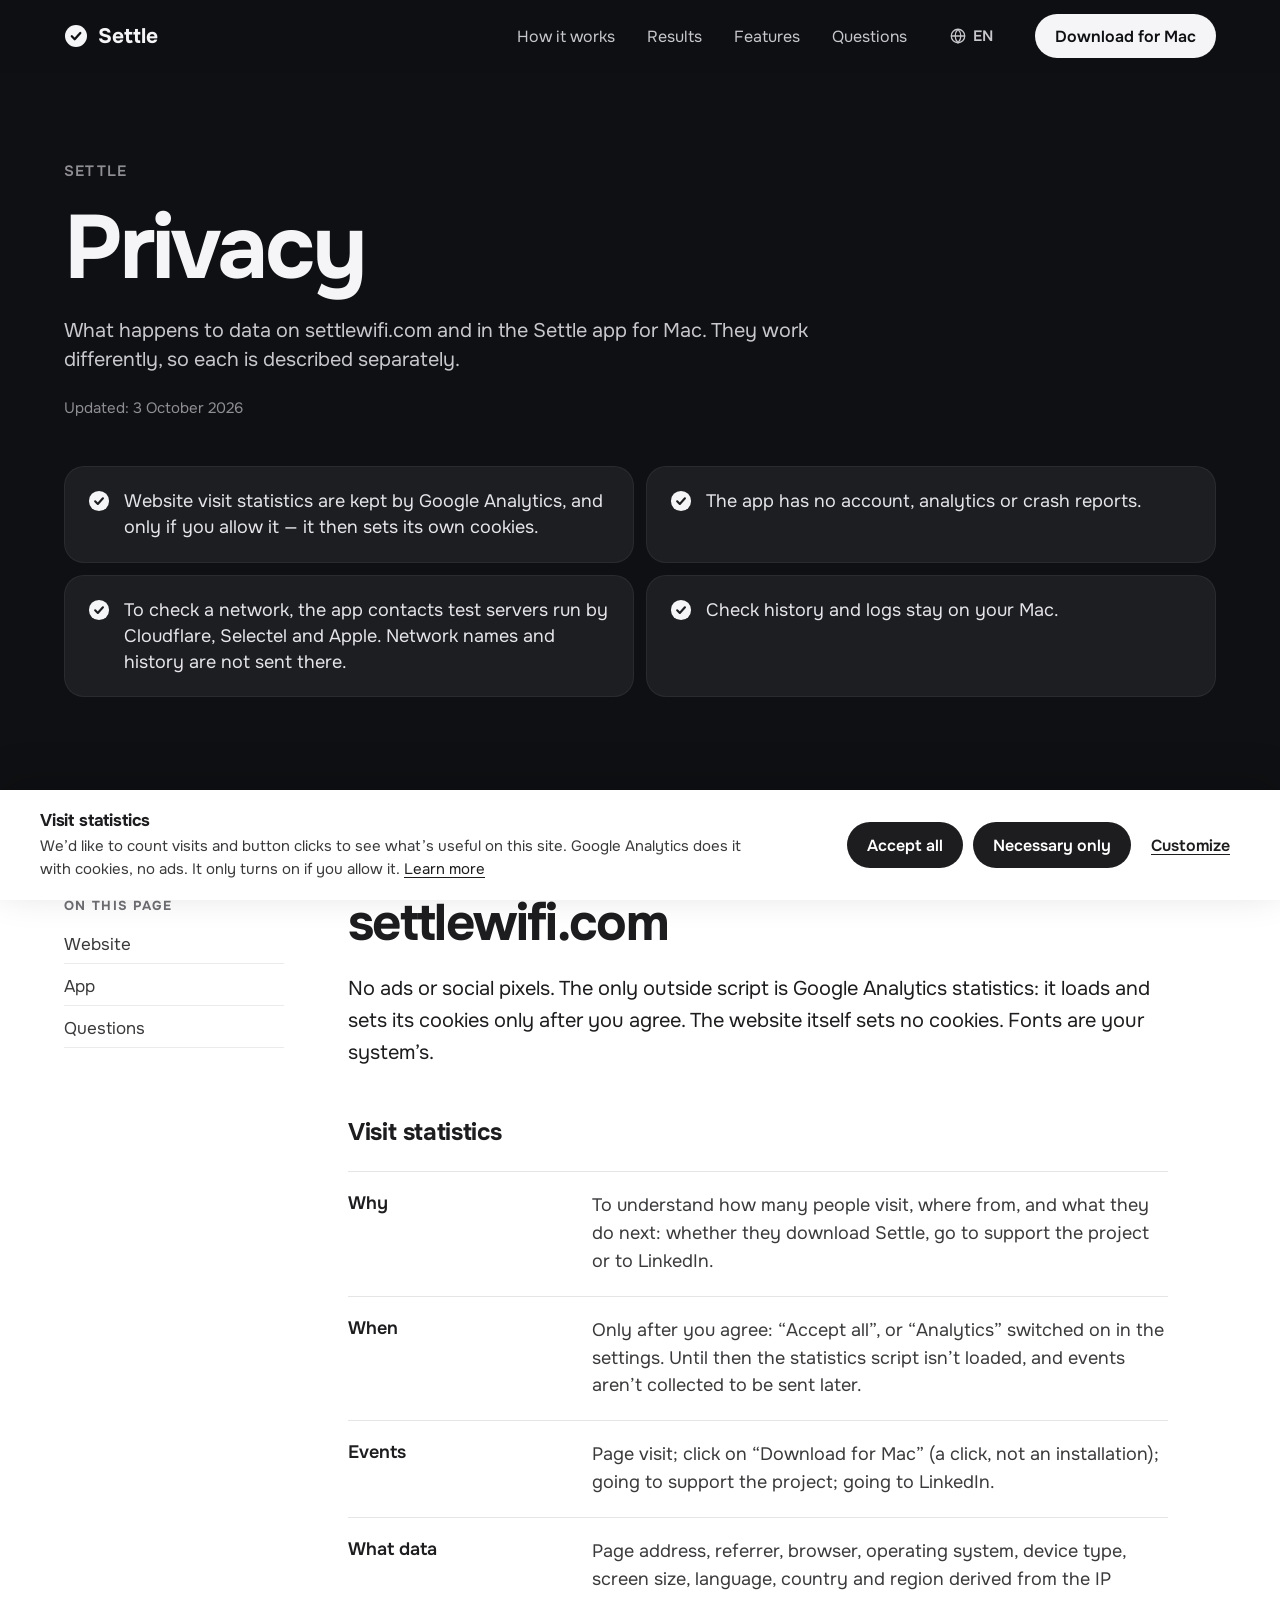
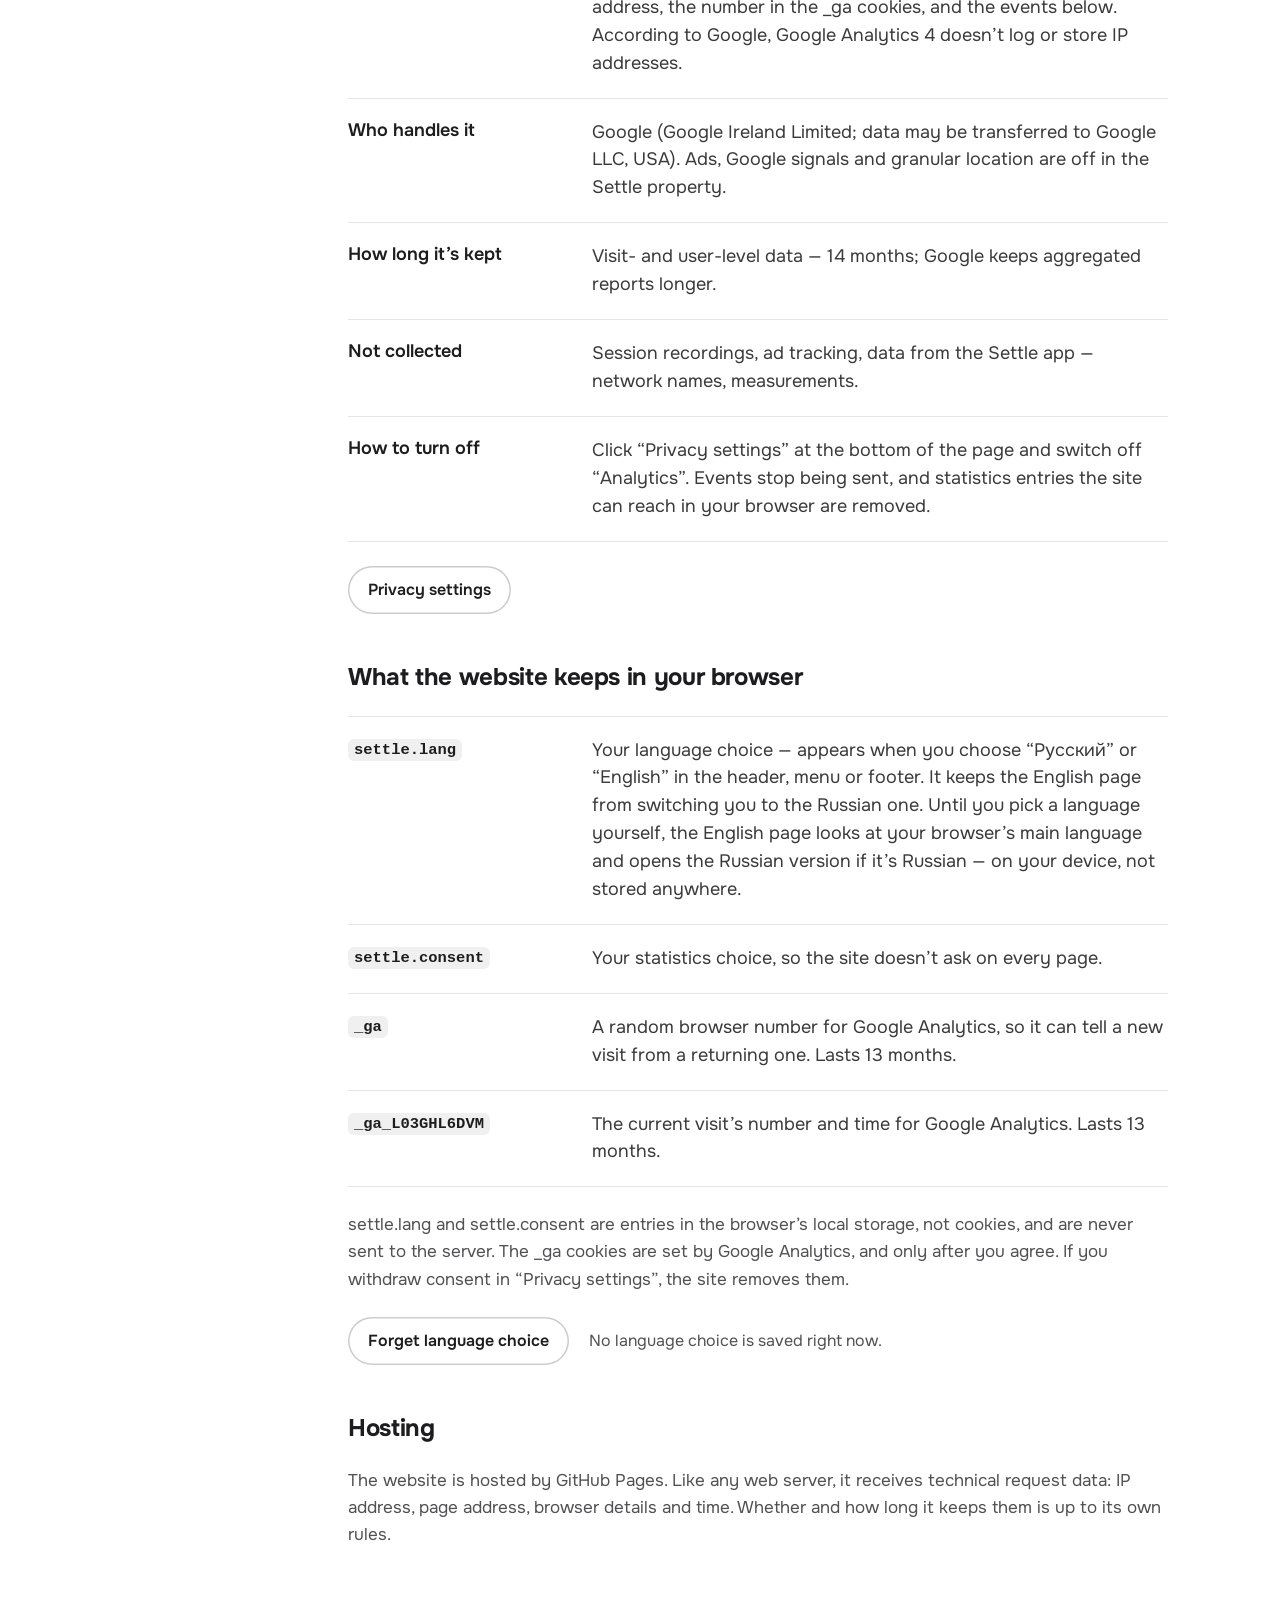
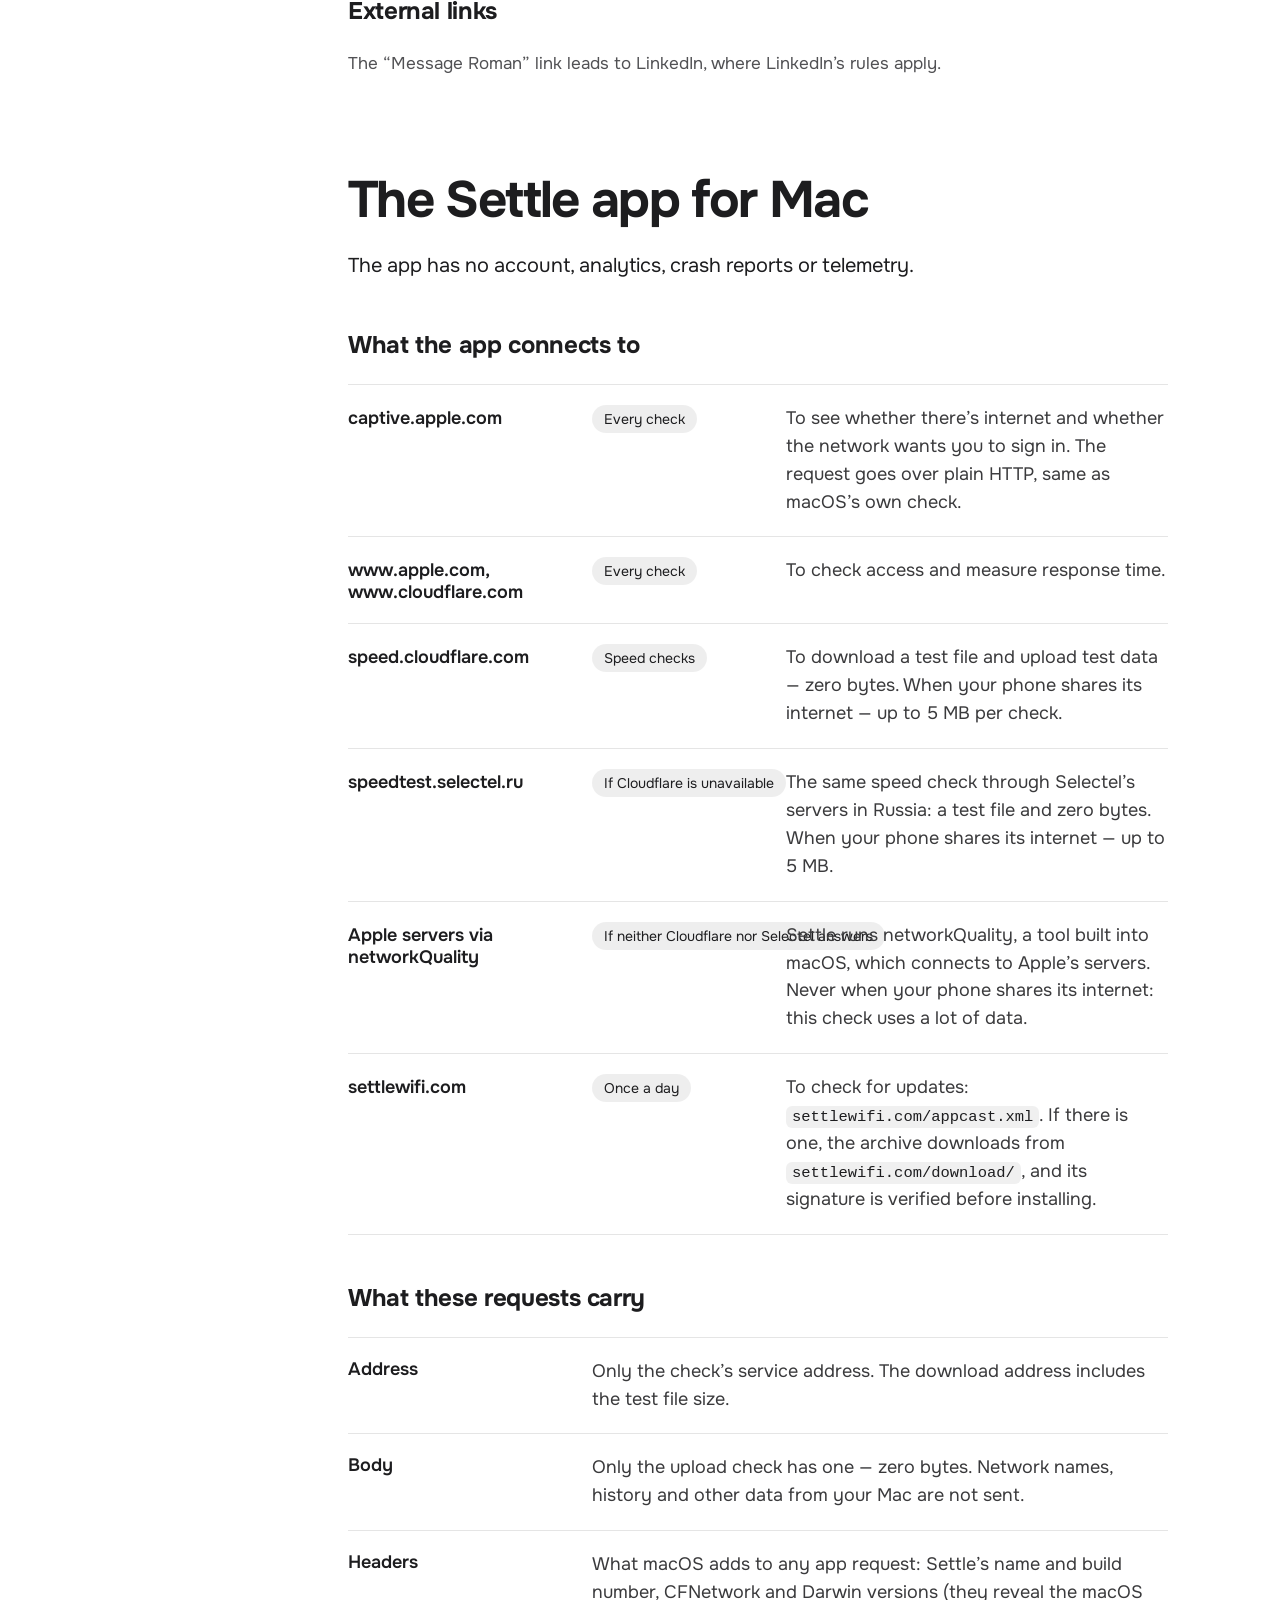
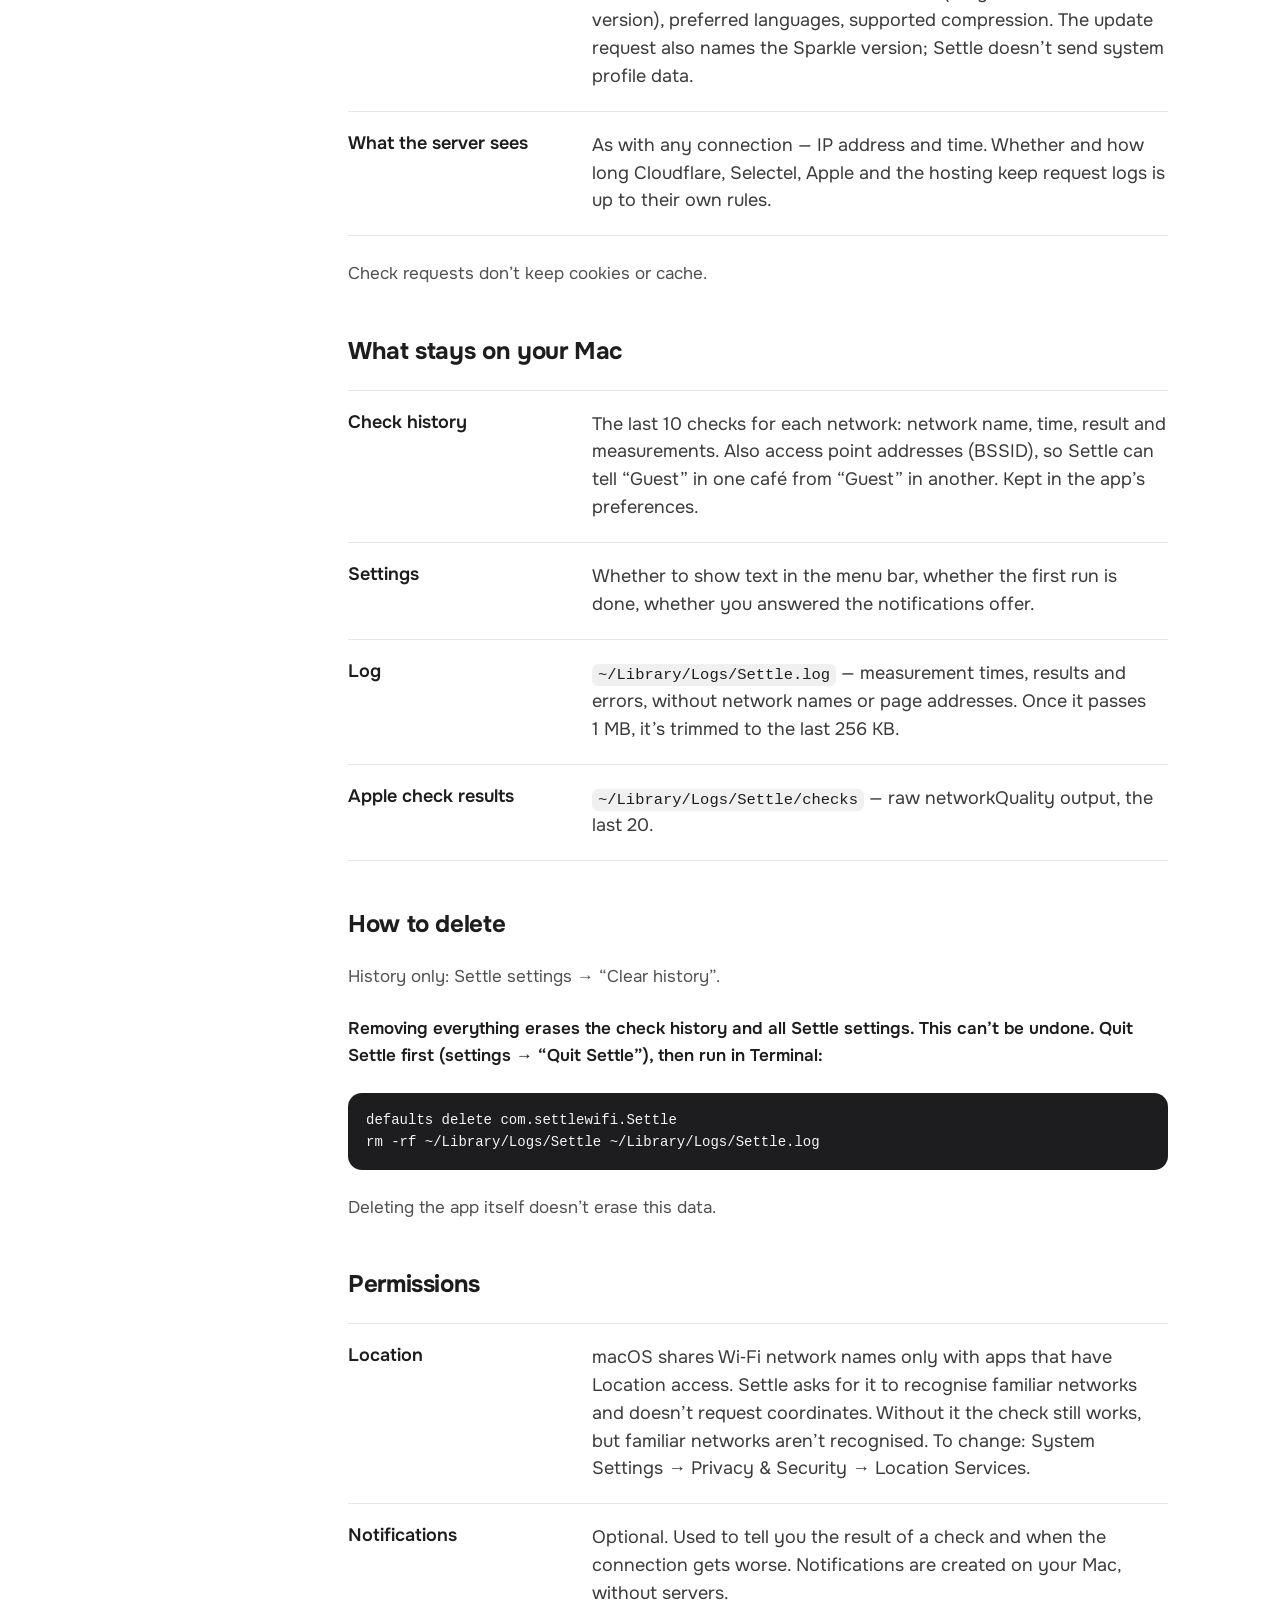
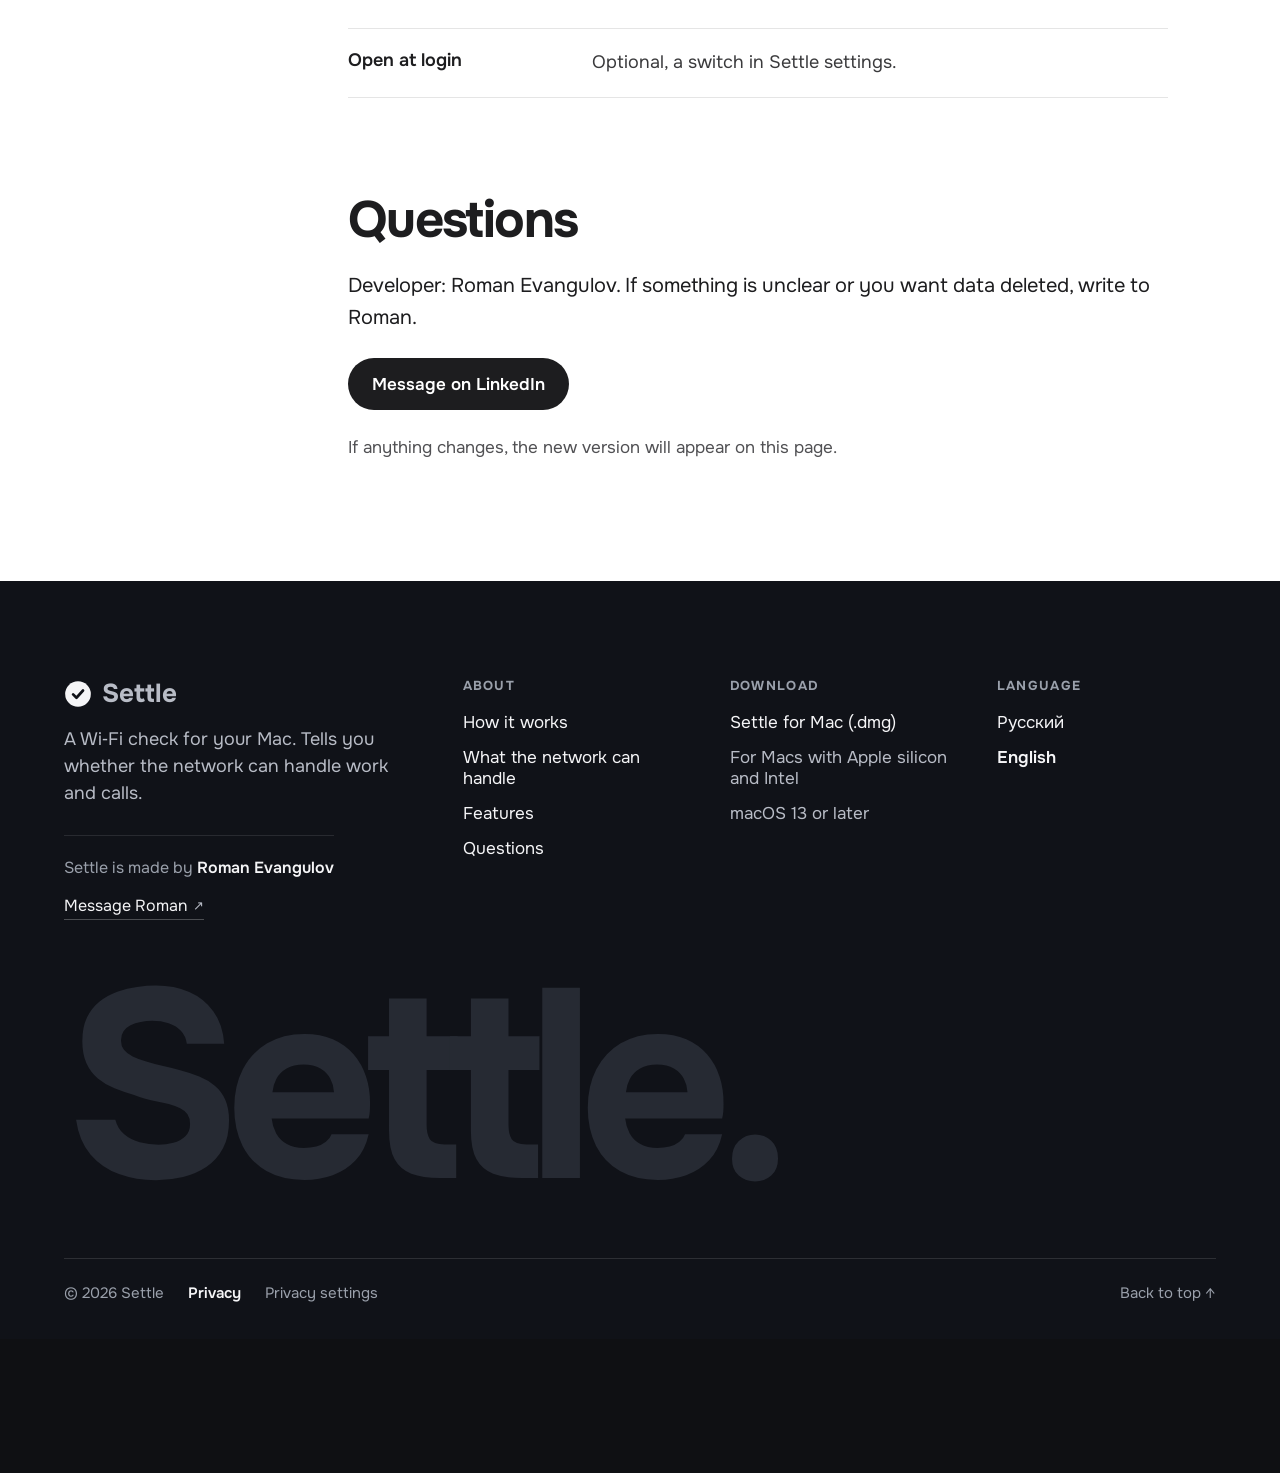
==== commit 7c449821: "404 fix" ====
--- a/privacy/index.html
+++ b/privacy/index.html
@@ -20,7 +20,7 @@
 } catch (e) {}
 </script>
 <script>document.documentElement.classList.add('js')</script>
-<link rel="stylesheet" href="/assets/settle.css?v=99150ca7">
+<link rel="stylesheet" href="/assets/settle.css?v=e3570c4b">
 </head>
 <body id="top">
 
--- a/assets/settle.css
+++ b/assets/settle.css
@@ -455,6 +455,7 @@
 .drow dt{font-size:18px;font-weight:600;color:#1d1d1f}
 .drow dd{margin:0;font-size:18px;line-height:1.55;color:#3a3a3c}
 .doc code{font-family:"SF Mono",ui-monospace,Menlo,monospace;font-size:.86em;padding:2px 6px;border-radius:6px;background:rgba(0,0,0,.06);color:#1d1d1f;word-break:break-word}
+.doc .cmd code{background:none;color:#f5f5f7;padding:0;border-radius:0;font-size:inherit;white-space:pre;word-break:normal}
 .rlist{border-top:1px solid rgba(0,0,0,.1)}
 .rrow{display:grid;grid-template-columns:220px 170px minmax(0,1fr);gap:24px;align-items:baseline;padding:20px 0;border-bottom:1px solid rgba(0,0,0,.1)}
 .rhost{font-size:18px;font-weight:600;color:#1d1d1f;word-break:break-word}
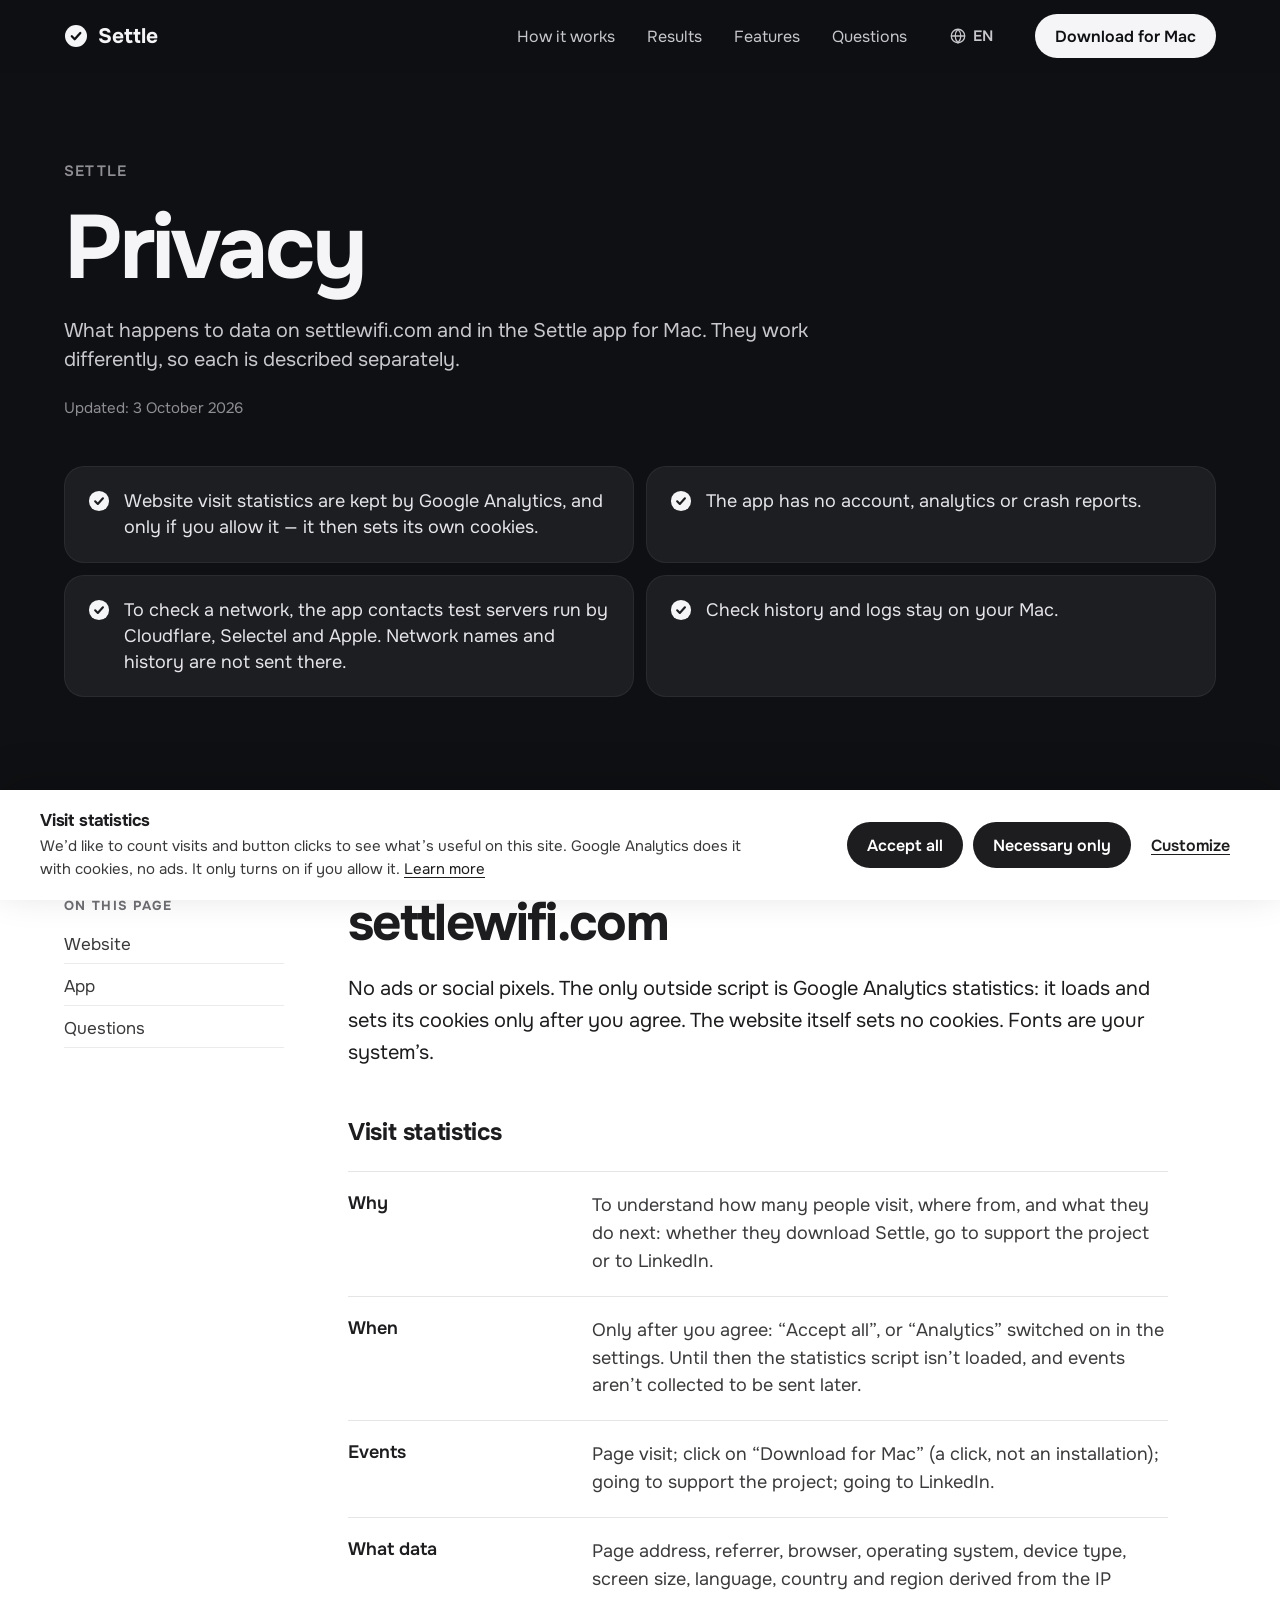
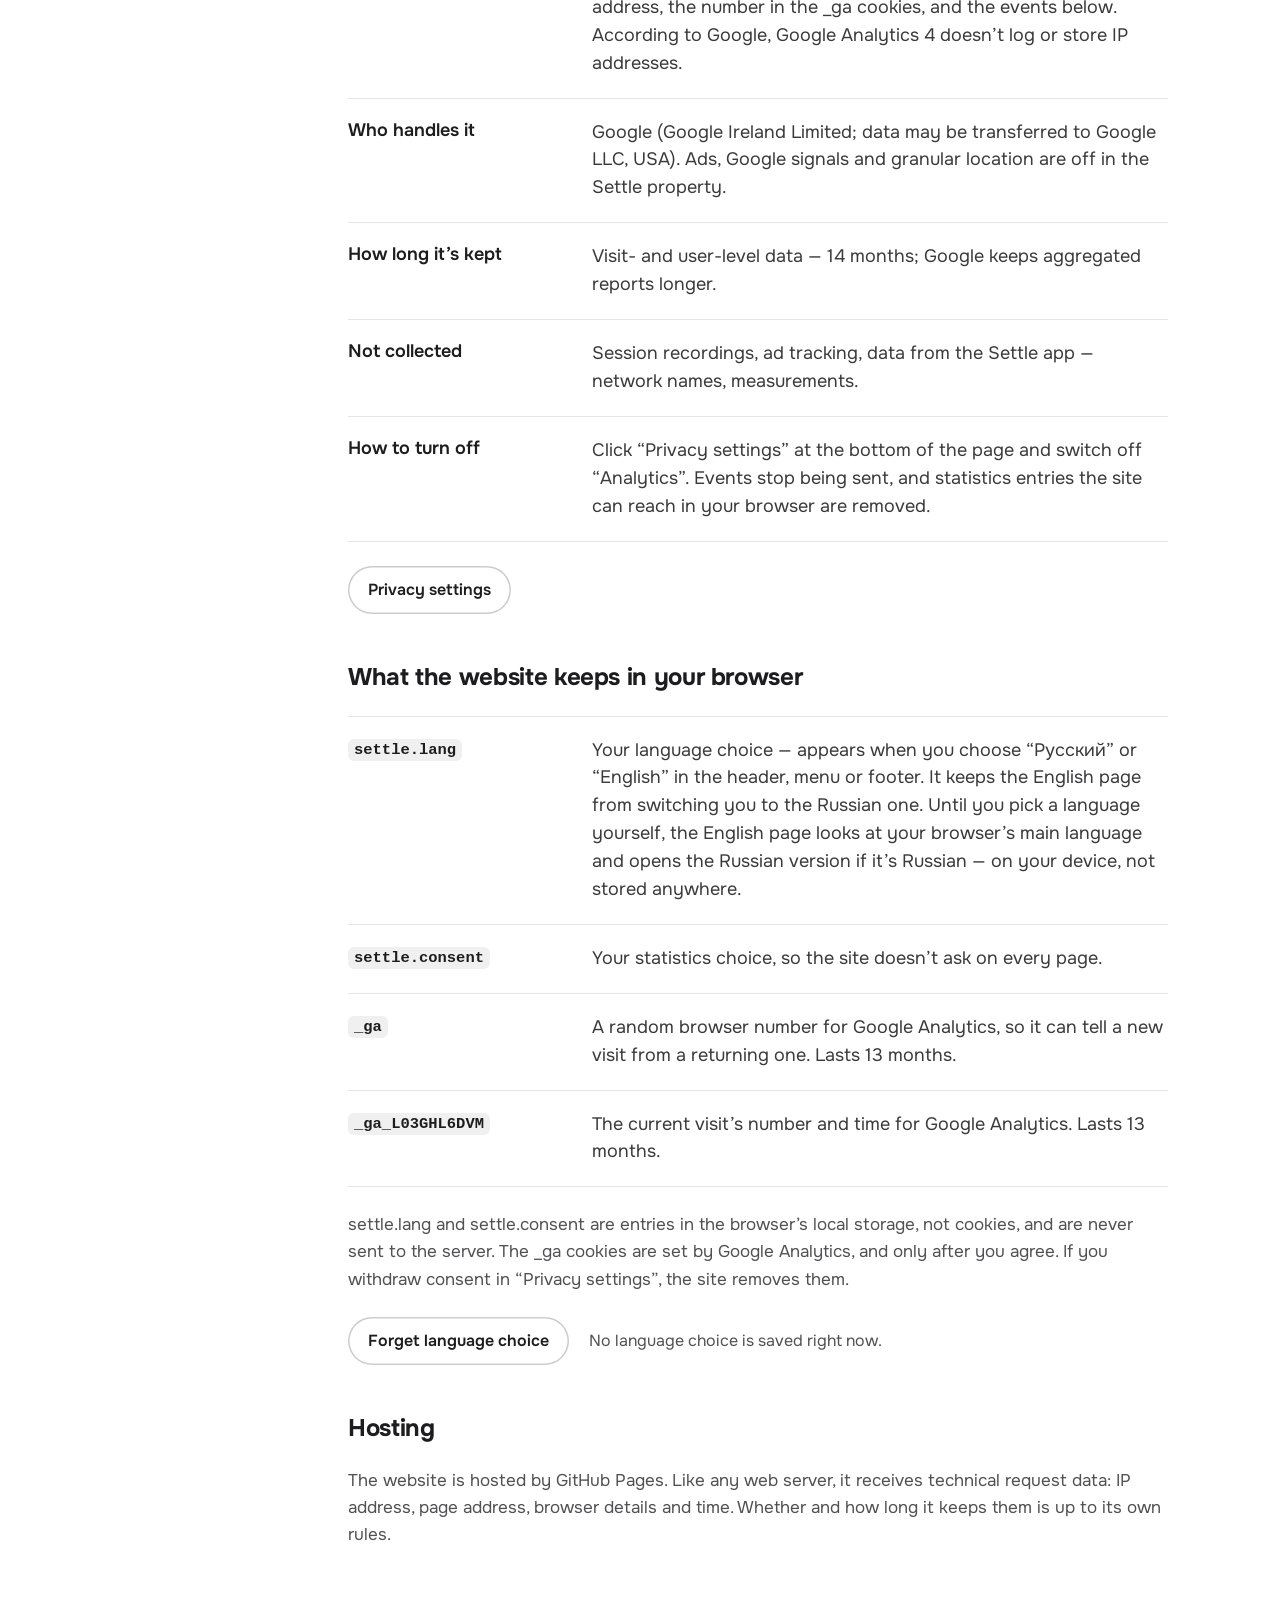
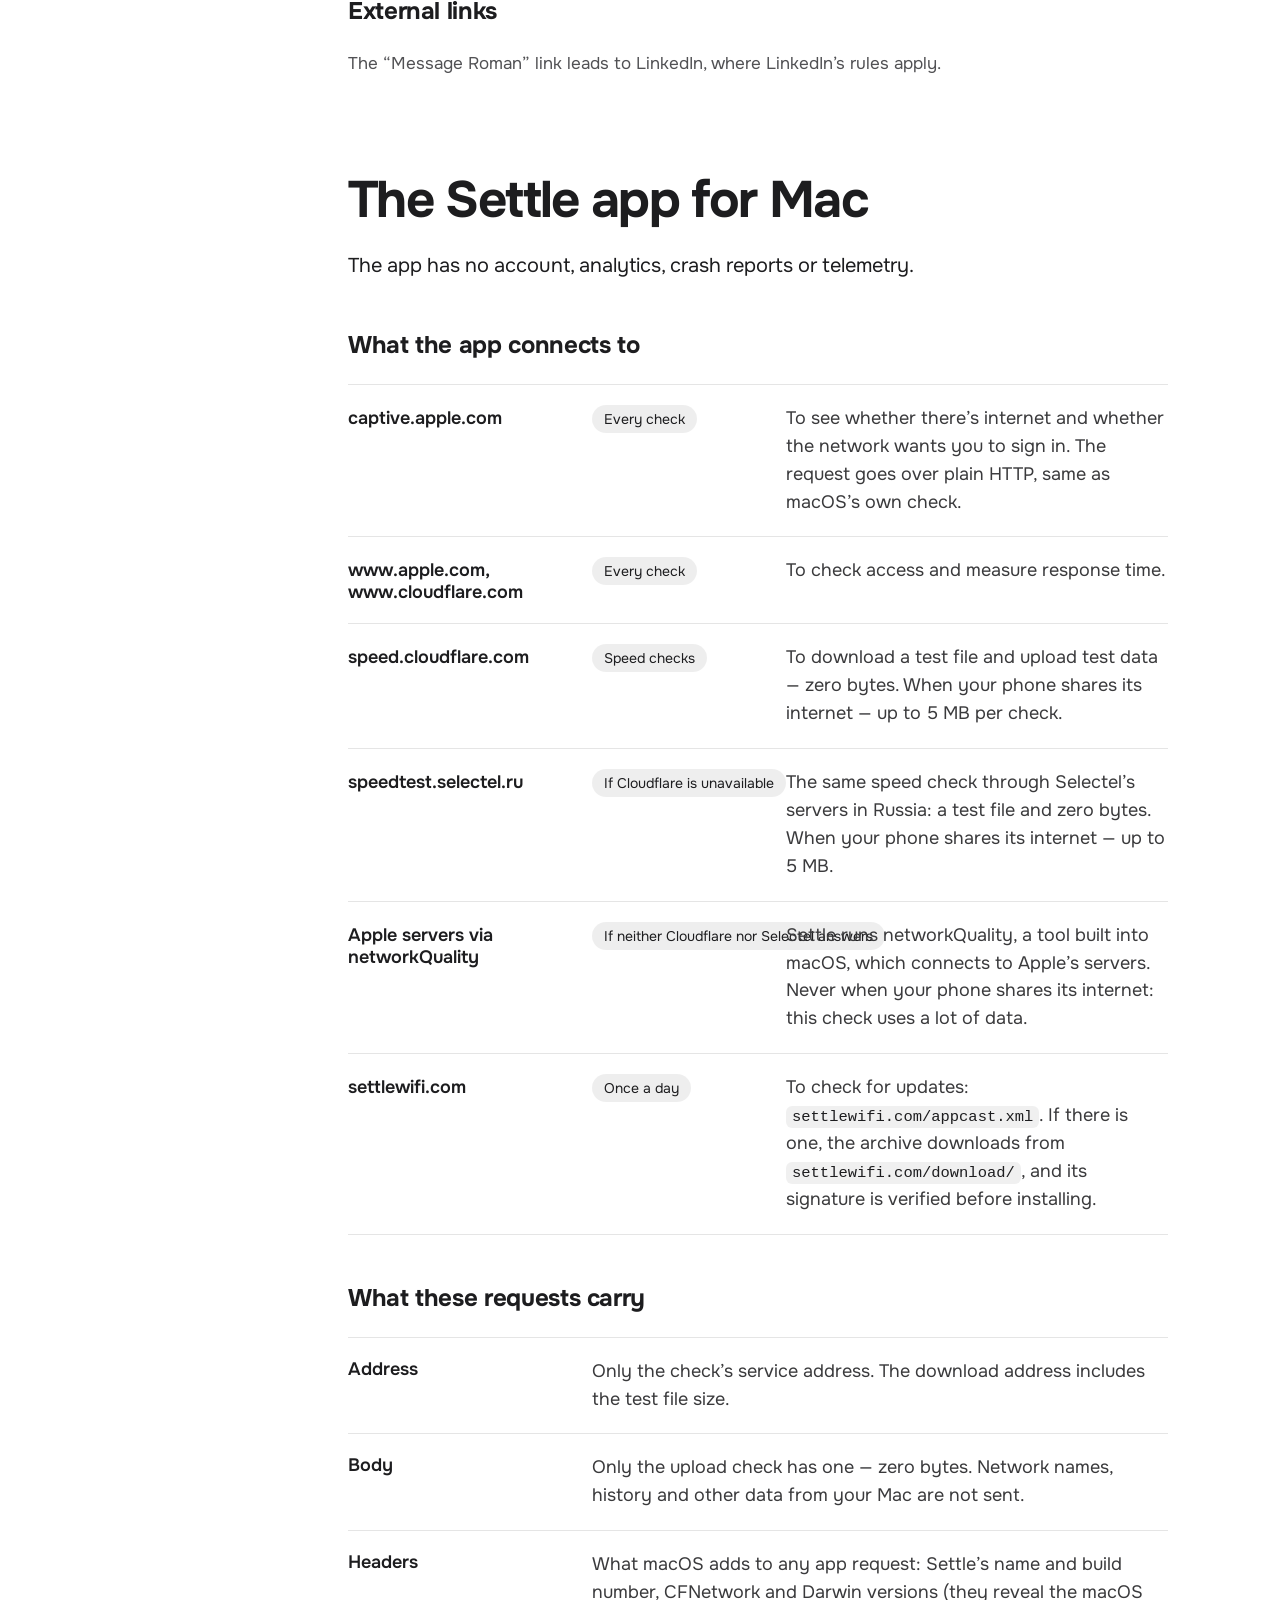
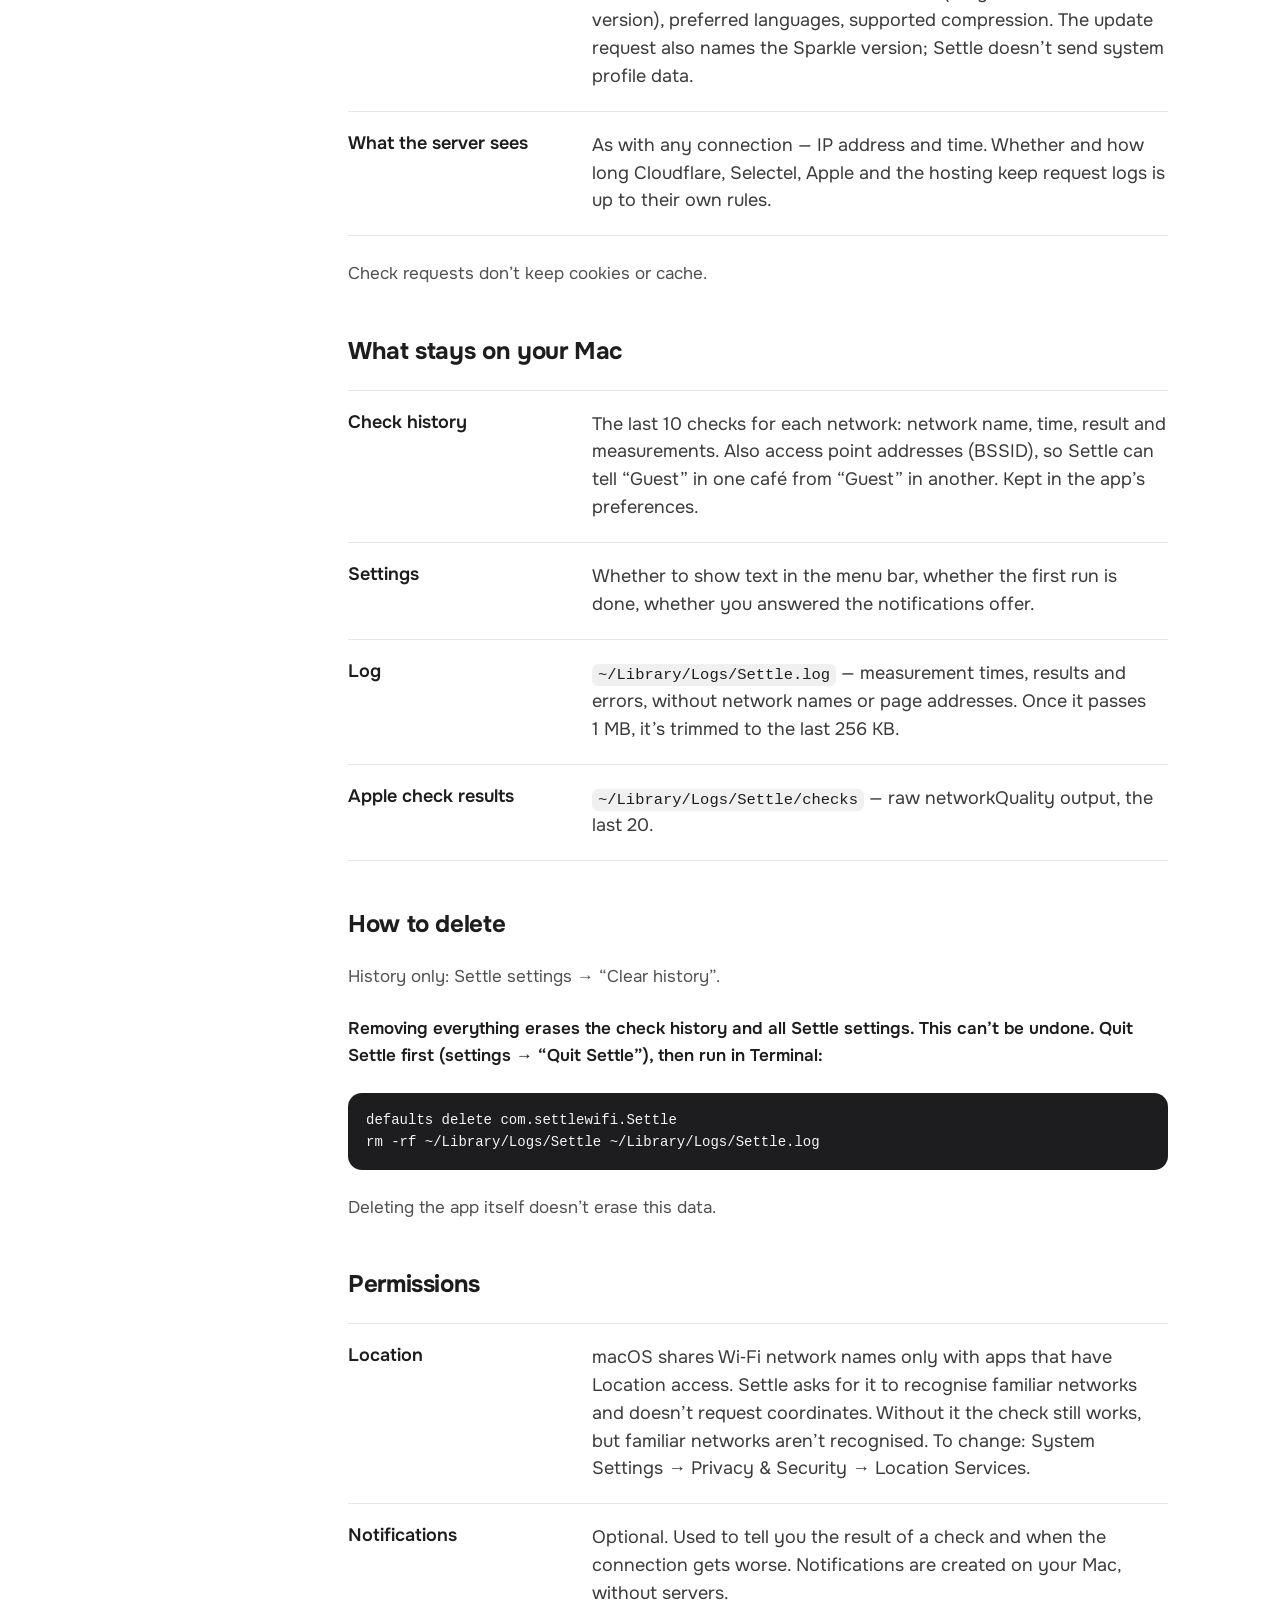
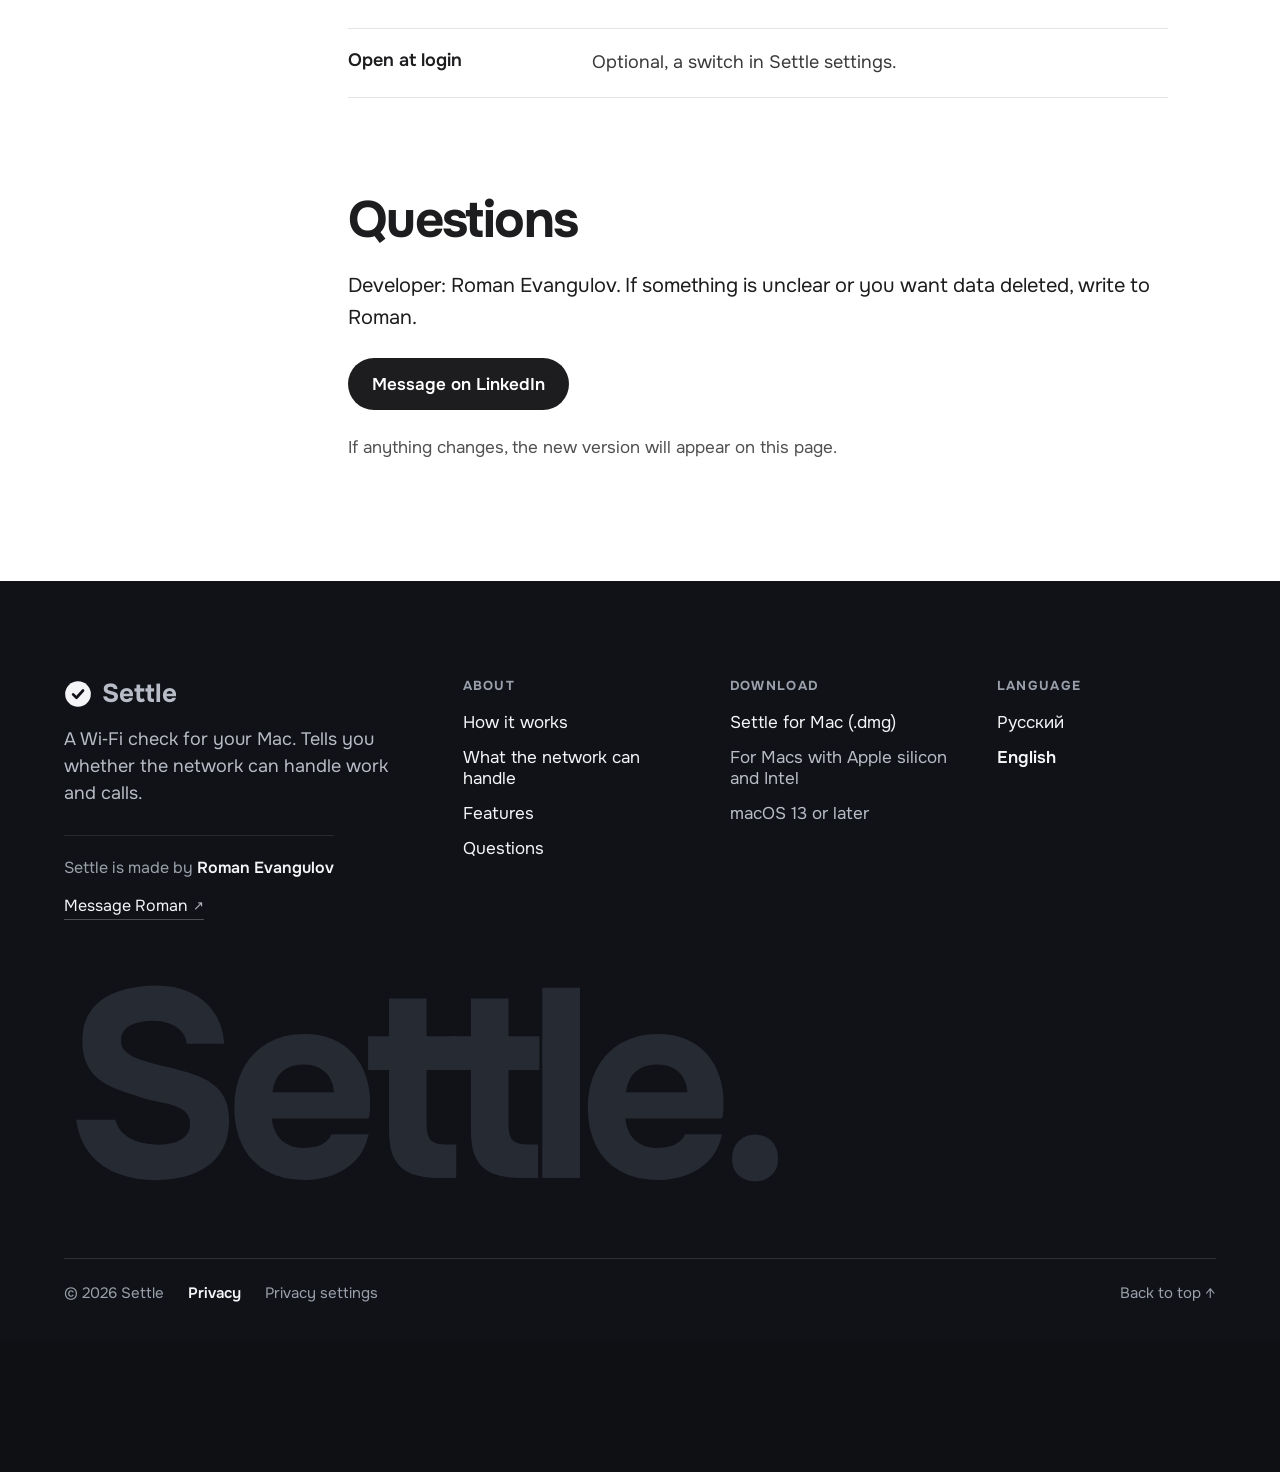
==== commit e6acf3b3: "Демо: пять шагов, сегменты на телефоне, тайминг совпадает с анимацией" ====
--- a/privacy/index.html
+++ b/privacy/index.html
@@ -4,13 +4,28 @@
 <meta charset="utf-8">
 <meta name="viewport" content="width=device-width, initial-scale=1">
 <title>Privacy — Settle</title>
-<meta name="description" content="What data settlewifi.com and the Settle app for Mac handle.">
+<meta name="description" content="What data settlewifi.com and the Settle app for Mac handle, why it’s needed and who processes it. Short and in plain words.">
 <meta name="theme-color" content="#0f1013">
 <link rel="alternate" hreflang="en" href="https://settlewifi.com/privacy/">
 <link rel="alternate" hreflang="ru" href="https://settlewifi.com/ru/privacy/">
 <link rel="alternate" hreflang="x-default" href="https://settlewifi.com/privacy/">
 <link rel="icon" href="/favicon.png">
 <link rel="apple-touch-icon" href="/icon.png">
+<link rel="canonical" href="https://settlewifi.com/privacy/">
+<meta property="og:type" content="website">
+<meta property="og:site_name" content="Settle">
+<meta property="og:title" content="Privacy — Settle">
+<meta property="og:description" content="What data settlewifi.com and the Settle app for Mac handle, why it’s needed and who processes it. Short and in plain words.">
+<meta property="og:url" content="https://settlewifi.com/privacy/">
+<meta property="og:locale" content="en_US">
+<meta property="og:image" content="https://settlewifi.com/assets/og-en.png">
+<meta property="og:image:width" content="1200">
+<meta property="og:image:height" content="630">
+<meta property="og:image:alt" content="Settle — can you work here?">
+<meta name="twitter:card" content="summary_large_image">
+<meta name="twitter:title" content="Privacy — Settle">
+<meta name="twitter:description" content="What data settlewifi.com and the Settle app for Mac handle, why it’s needed and who processes it. Short and in plain words.">
+<meta name="twitter:image" content="https://settlewifi.com/assets/og-en.png">
 <script>
 try {
   var pick = localStorage.getItem('settle.lang');
@@ -20,7 +35,7 @@
 } catch (e) {}
 </script>
 <script>document.documentElement.classList.add('js')</script>
-<link rel="stylesheet" href="/assets/settle.css?v=e3570c4b">
+<link rel="stylesheet" href="/assets/settle.css?v=0c275155">
 </head>
 <body id="top">
 
@@ -124,6 +139,6 @@
     <div class="foot-bottom"><span class="fb-left"><span>© 2026 Settle</span><a href="/privacy/" aria-current="page">Privacy</a><button type="button" class="linkish" data-cc-open>Privacy settings</button></span><a href="#top">Back to top ↑</a></div>
   </div>
 </footer>
-<script src="/assets/settle.js?v=ddb425f0" defer></script>
+<script src="/assets/settle.js?v=a2be1a72" defer></script>
 </body>
 </html>
--- a/assets/settle.css
+++ b/assets/settle.css
@@ -105,7 +105,7 @@
 .step.on .step-t{font-weight:600}
 .step.on .step-bar i{width:100%;animation:fill var(--dur,2s) linear}
 .step.done .step-bar i{width:100%}
-.paused .step.on .step-bar i,.no-motion .step.on .step-bar i{animation:none}
+.no-motion .step.on .step-bar i{animation:none}
 /* popover (shared) */
 .pop{width:300px;padding:18px;border-radius:12px;background:rgba(246,246,248,.98);border:1px solid rgba(0,0,0,.1);box-shadow:0 18px 44px rgba(0,0,0,.3);color:#1d1d1f;font-size:13px;text-align:left}
 .pop-net{display:flex;align-items:center;gap:6px;font-size:12px;font-weight:600;color:#6e6e73;min-width:0}
@@ -517,7 +517,7 @@
 @media (max-width:700px){.howrow{gap:40px}}
 /* focus ring only for the keyboard */
 .step:focus:not(:focus-visible){outline:none}
-.howrow.paused .step.on .step-bar i{animation-play-state:paused}
+.howrow.paused .step.on .step-bar i,.howrow.hold .step.on .step-bar i{animation-play-state:paused}
 
 /* title typing (JS only; without JS or with reduced motion the title is simply there) */
 .h1.typing .tch{visibility:hidden}
@@ -533,6 +533,20 @@
 .howrow.pre .step-bar i{animation:none!important;width:0!important;height:0!important}
 .howrow.pre .demo-in .mb-wifi{animation:none}
 .howrow.pre .pausebtn{visibility:hidden}
+
+/* five steps: below the side-by-side layout the text doesn't fit in a row, so the steps become
+   a row of segments (done / now / next) and the current step is spelled out under them */
+.stepcap{display:none}
+@media (max-width:1000px){
+ .howrow .steps{grid-template-columns:repeat(5,minmax(0,1fr));gap:6px;row-gap:0}
+ .howrow .step{padding:18px 0;gap:0}
+ .howrow .step-bar{margin:0}
+ .howrow .step-n,.howrow .step-t{position:absolute;width:1px;height:1px;overflow:hidden;clip:rect(0 0 0 0);white-space:nowrap}
+ .stepcap{display:block;order:3;margin:-62px 0 0;min-height:46px;font-size:19px;line-height:1.35;font-weight:600;color:var(--paper)}
+ .stepcap b{margin-right:4px;font-size:14px;font-weight:700;color:var(--accent)}
+ .howrow.pre .stepcap{visibility:hidden}
+}
+@media (max-width:700px){.stepcap{margin-top:-30px;font-size:17px}}
 
 /* footer word: on hover it «measures» — letters fill blue left to right, the dot turns into Settle's check, a flash, then calm */
 .foot-word .fl{display:inline-block;transition:color .5s ease,transform .3s ease}
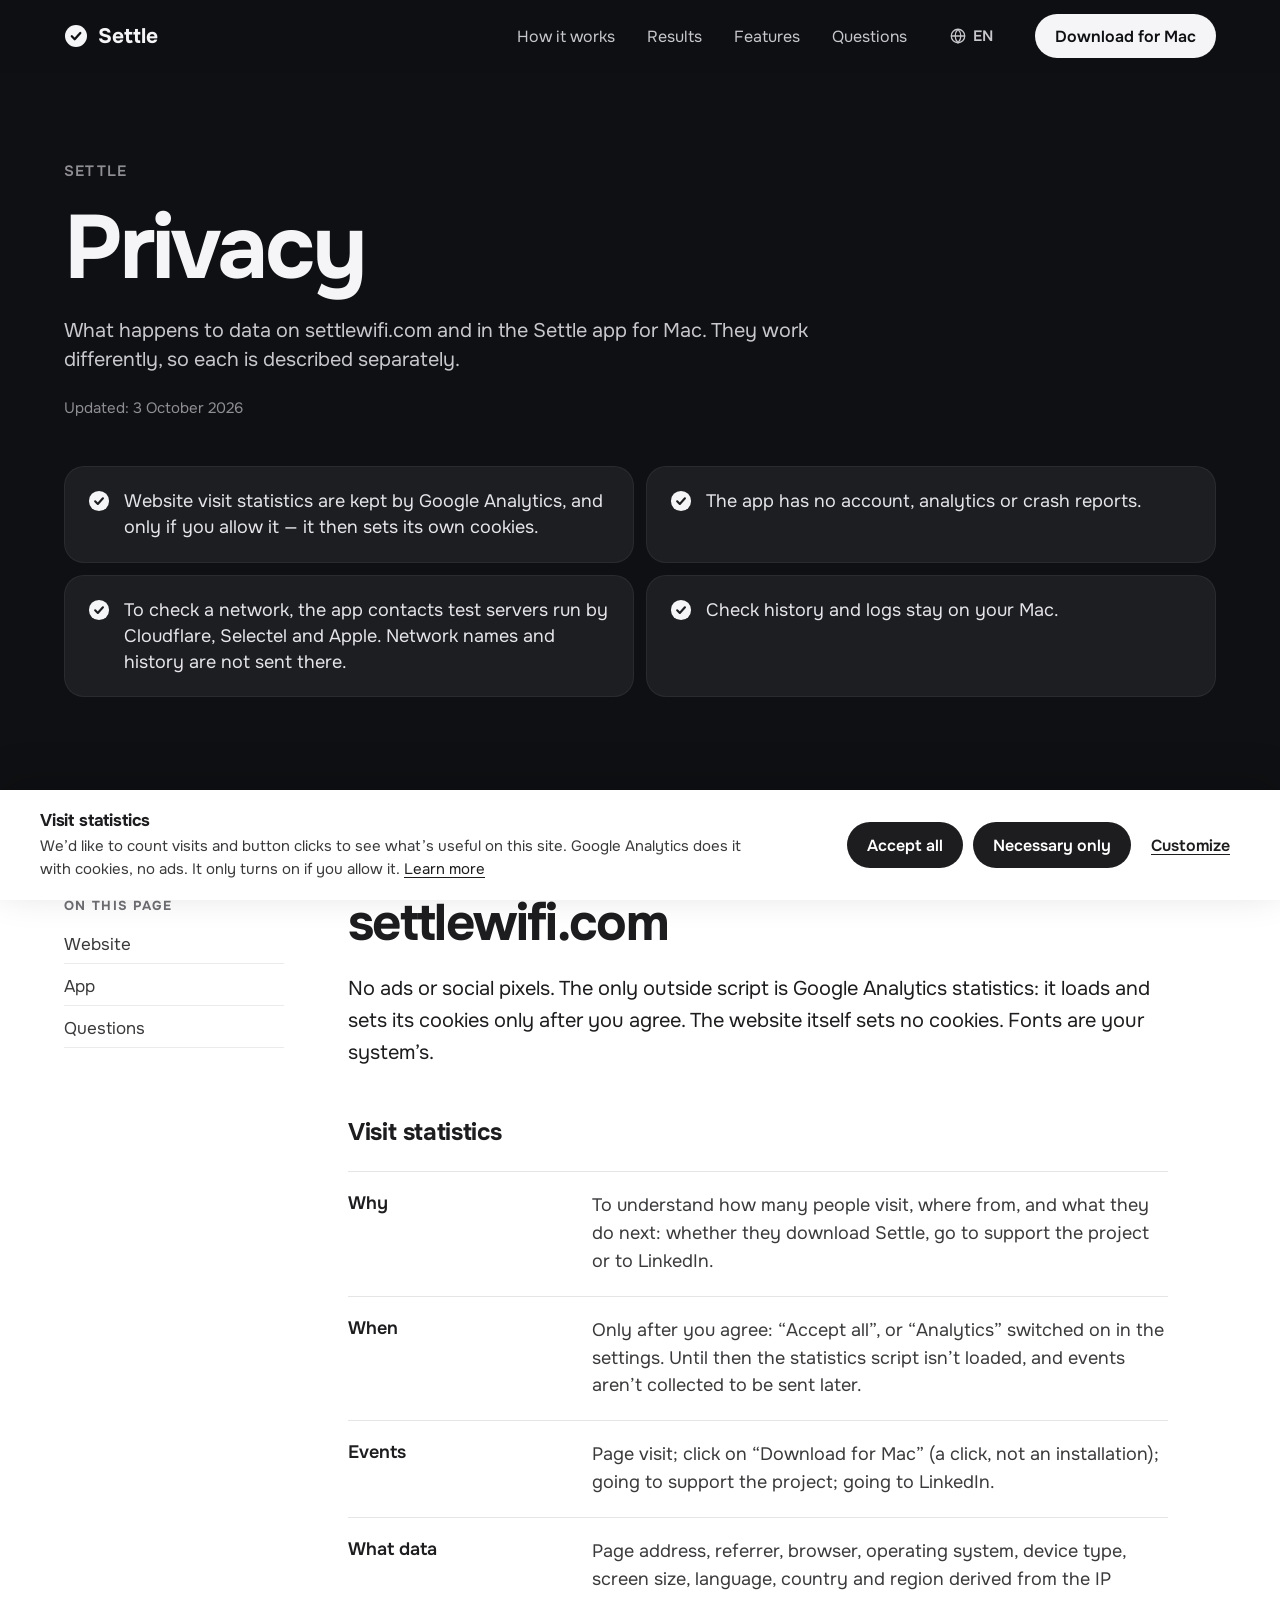
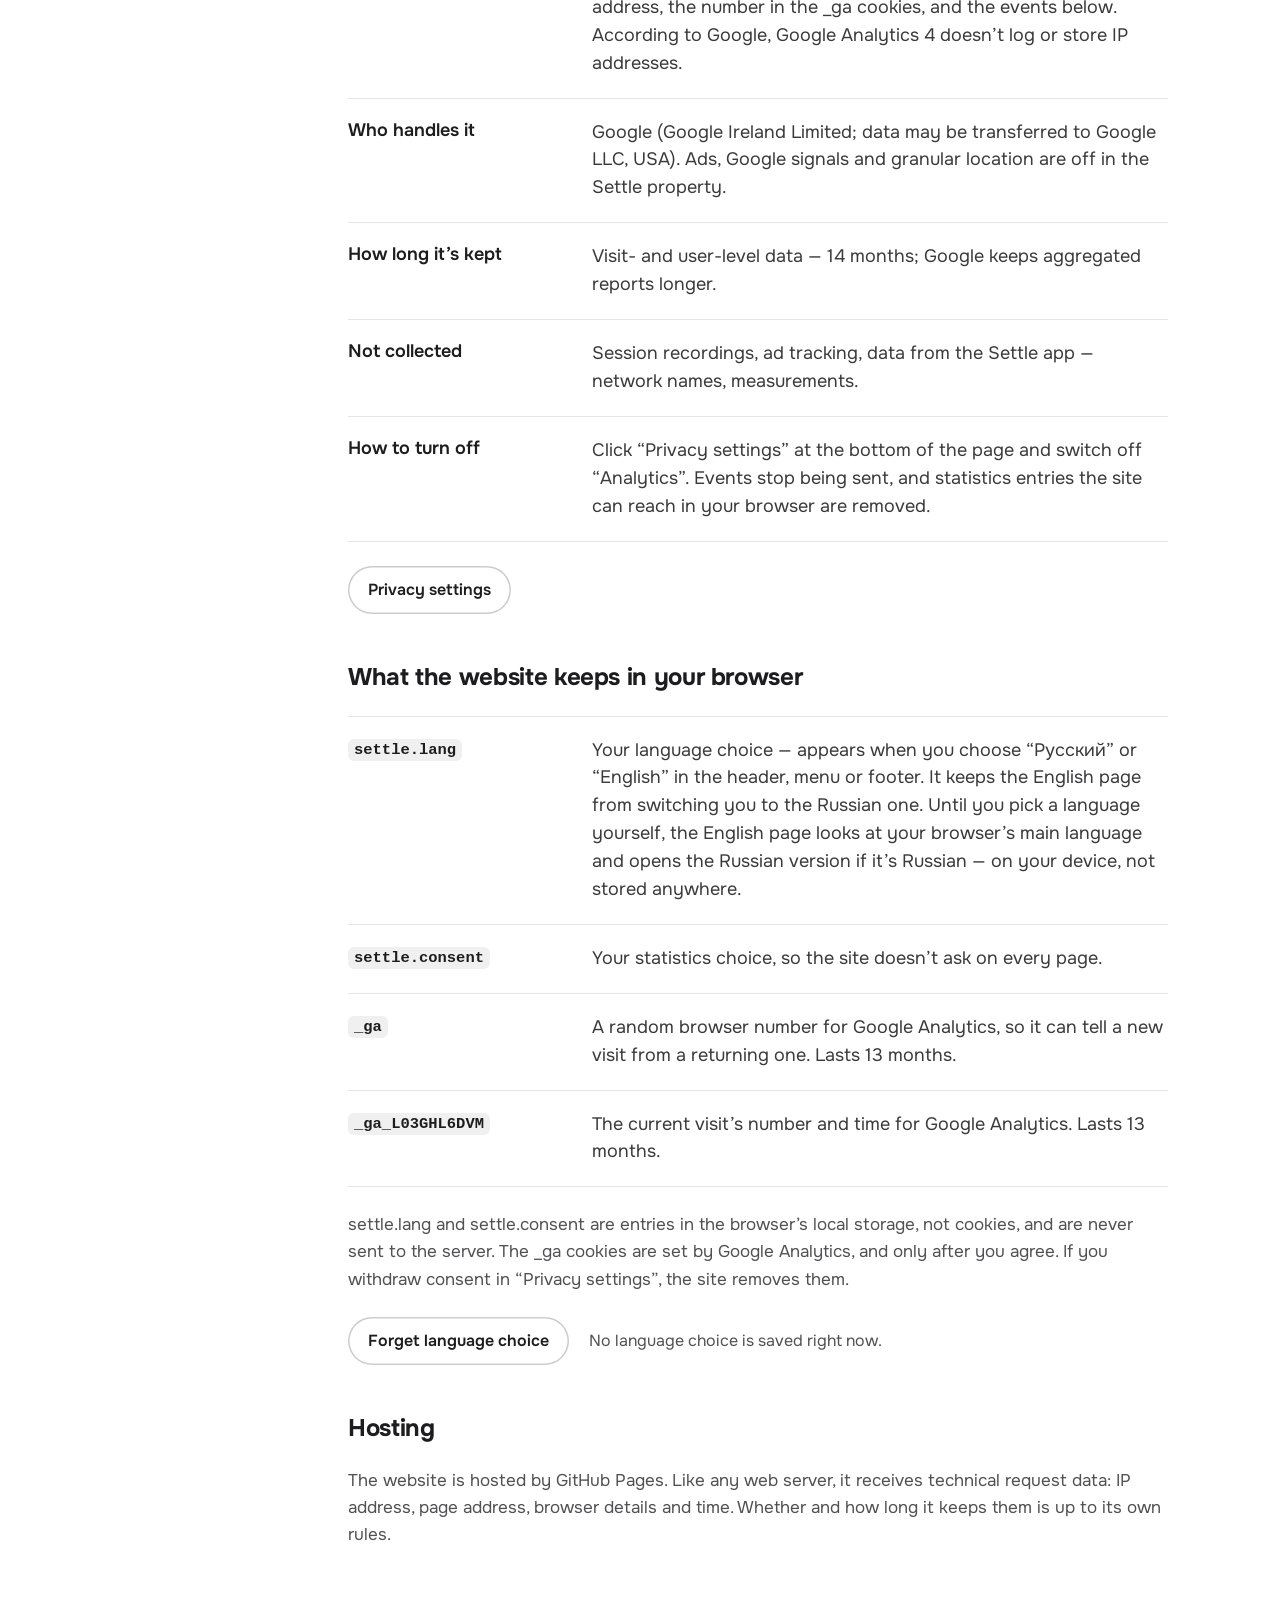
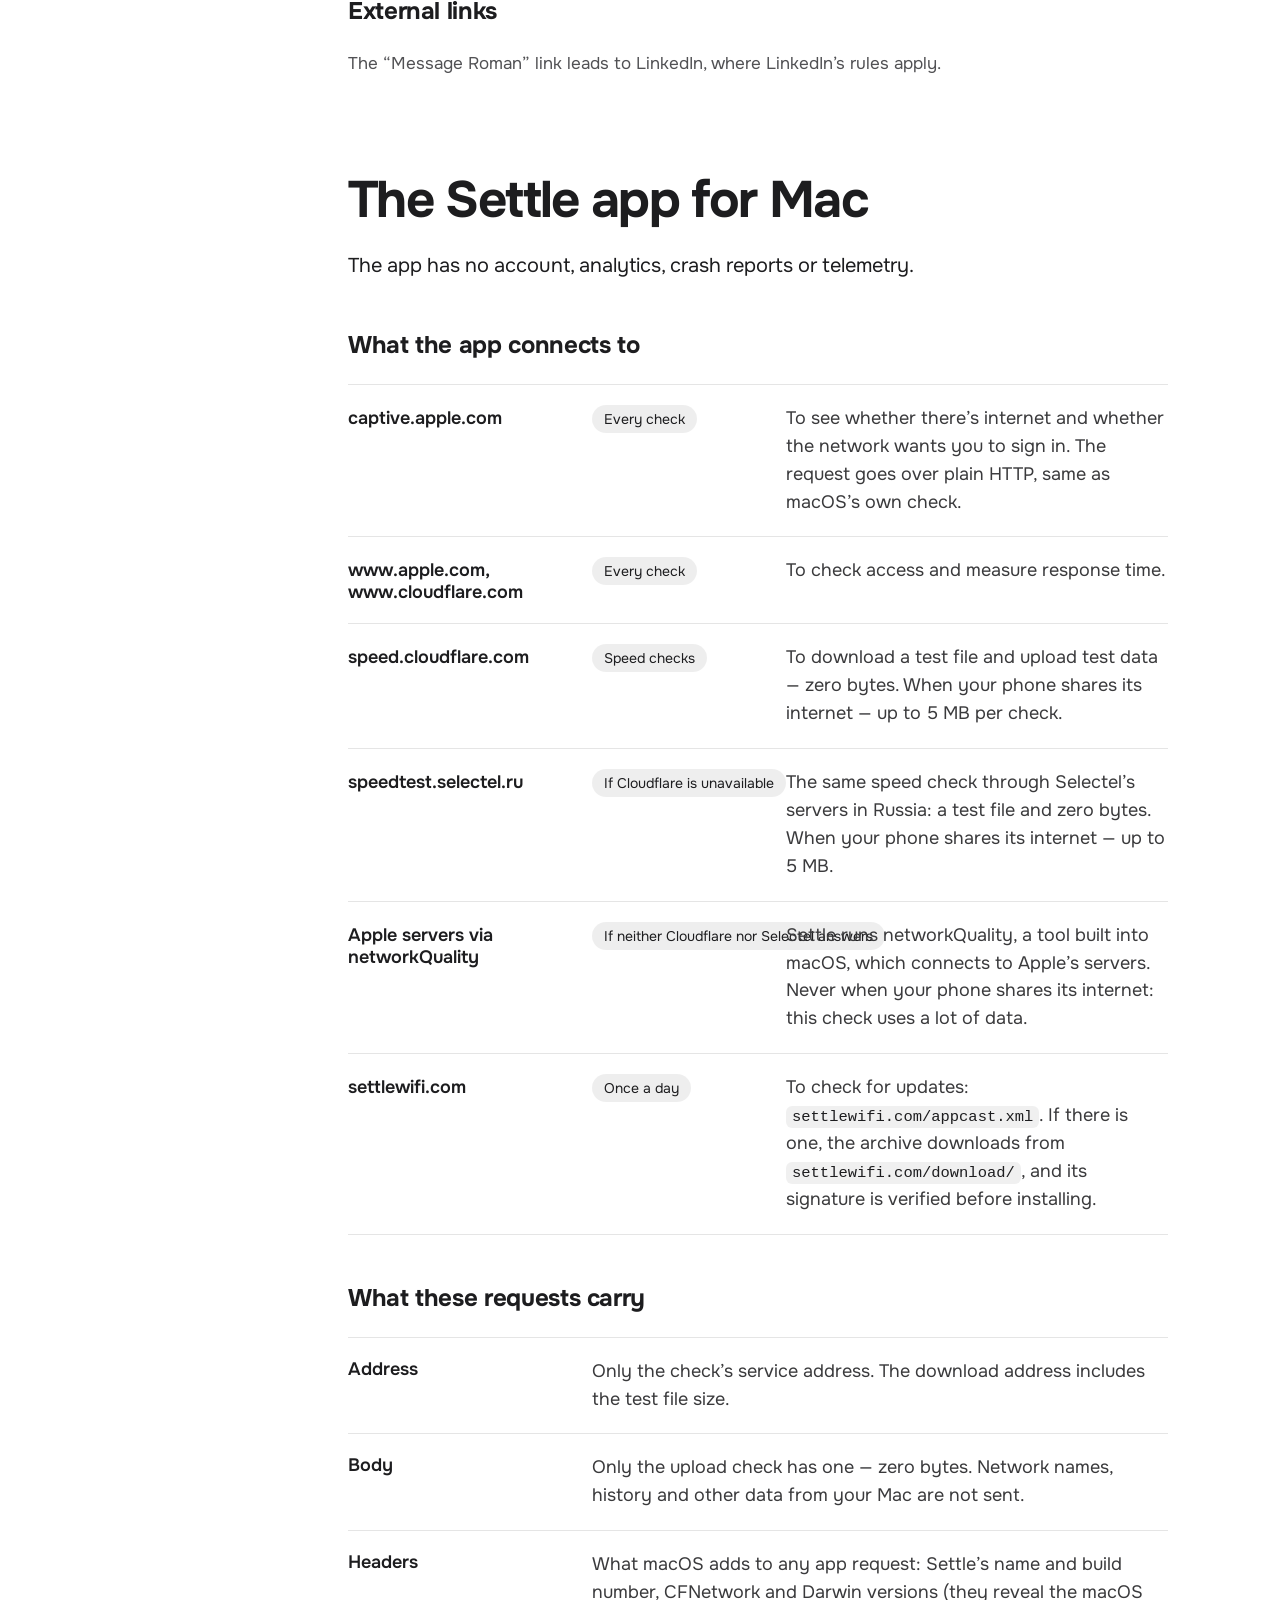
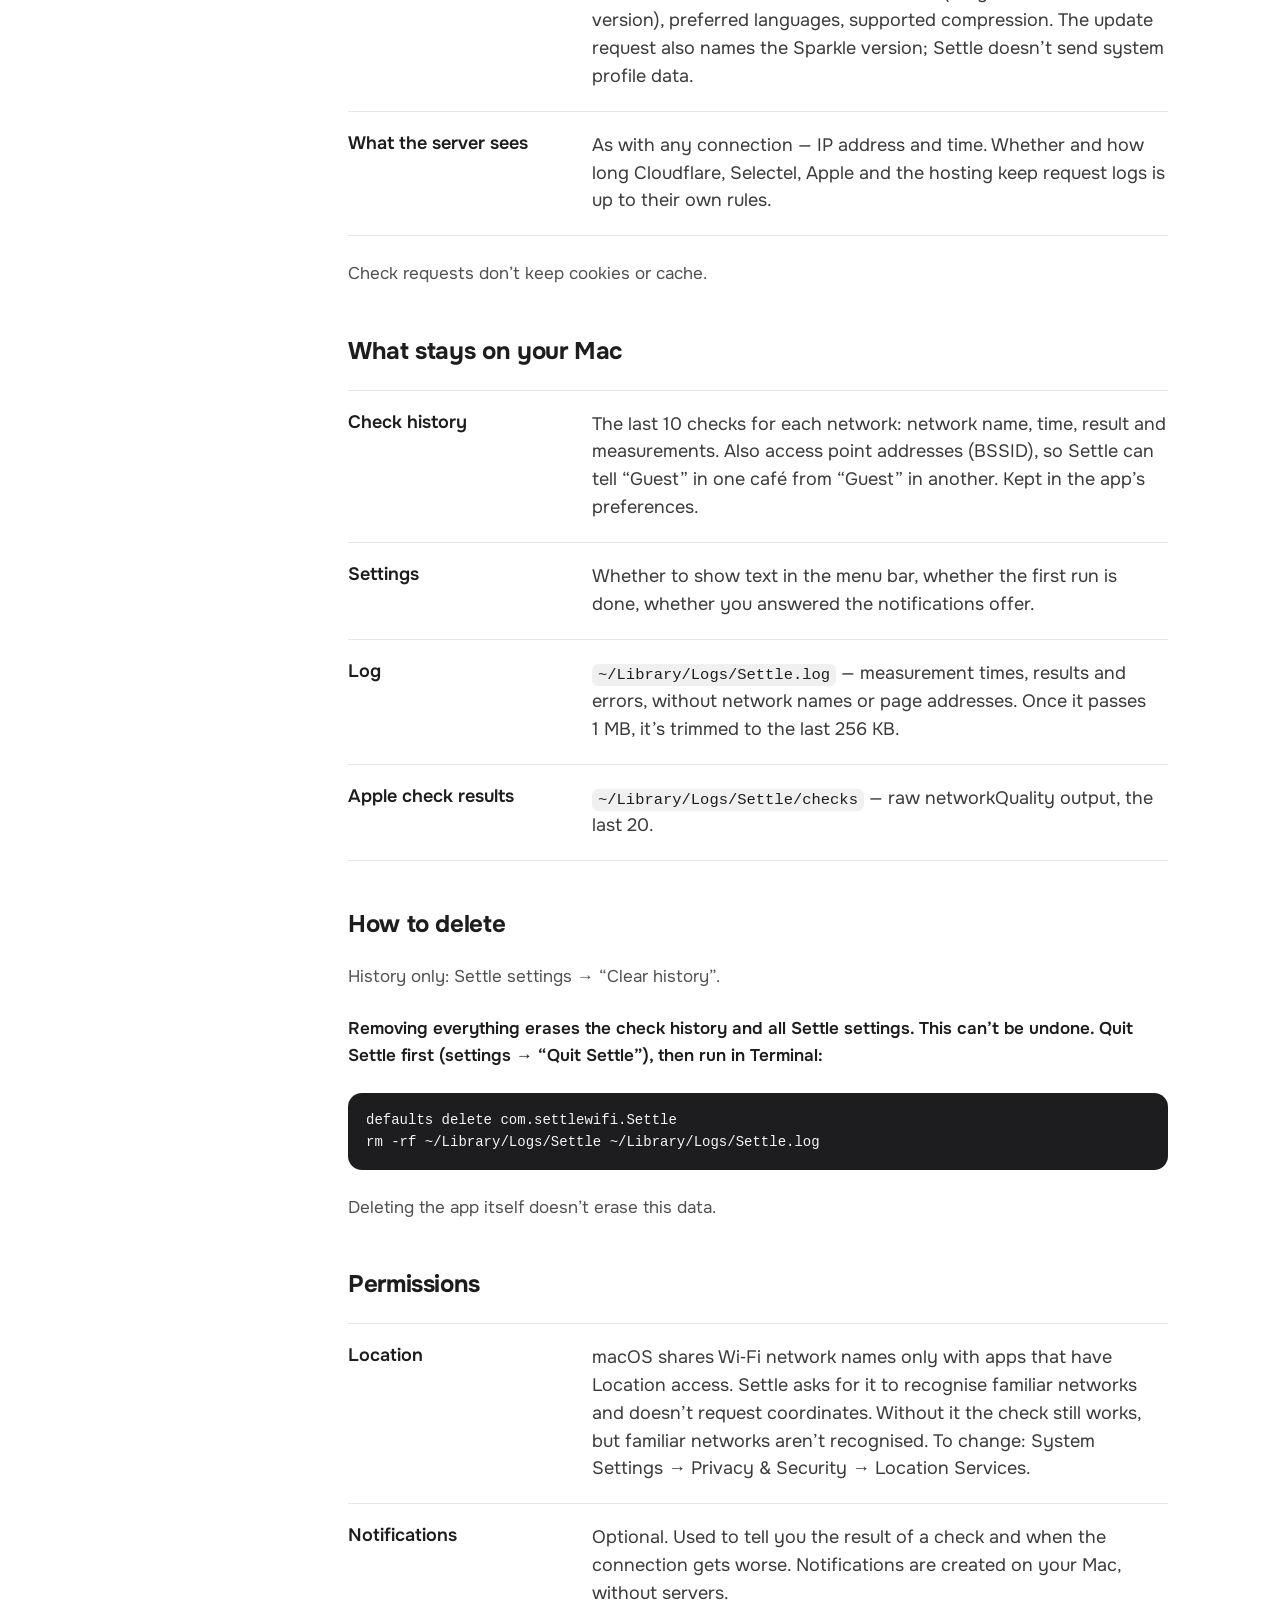
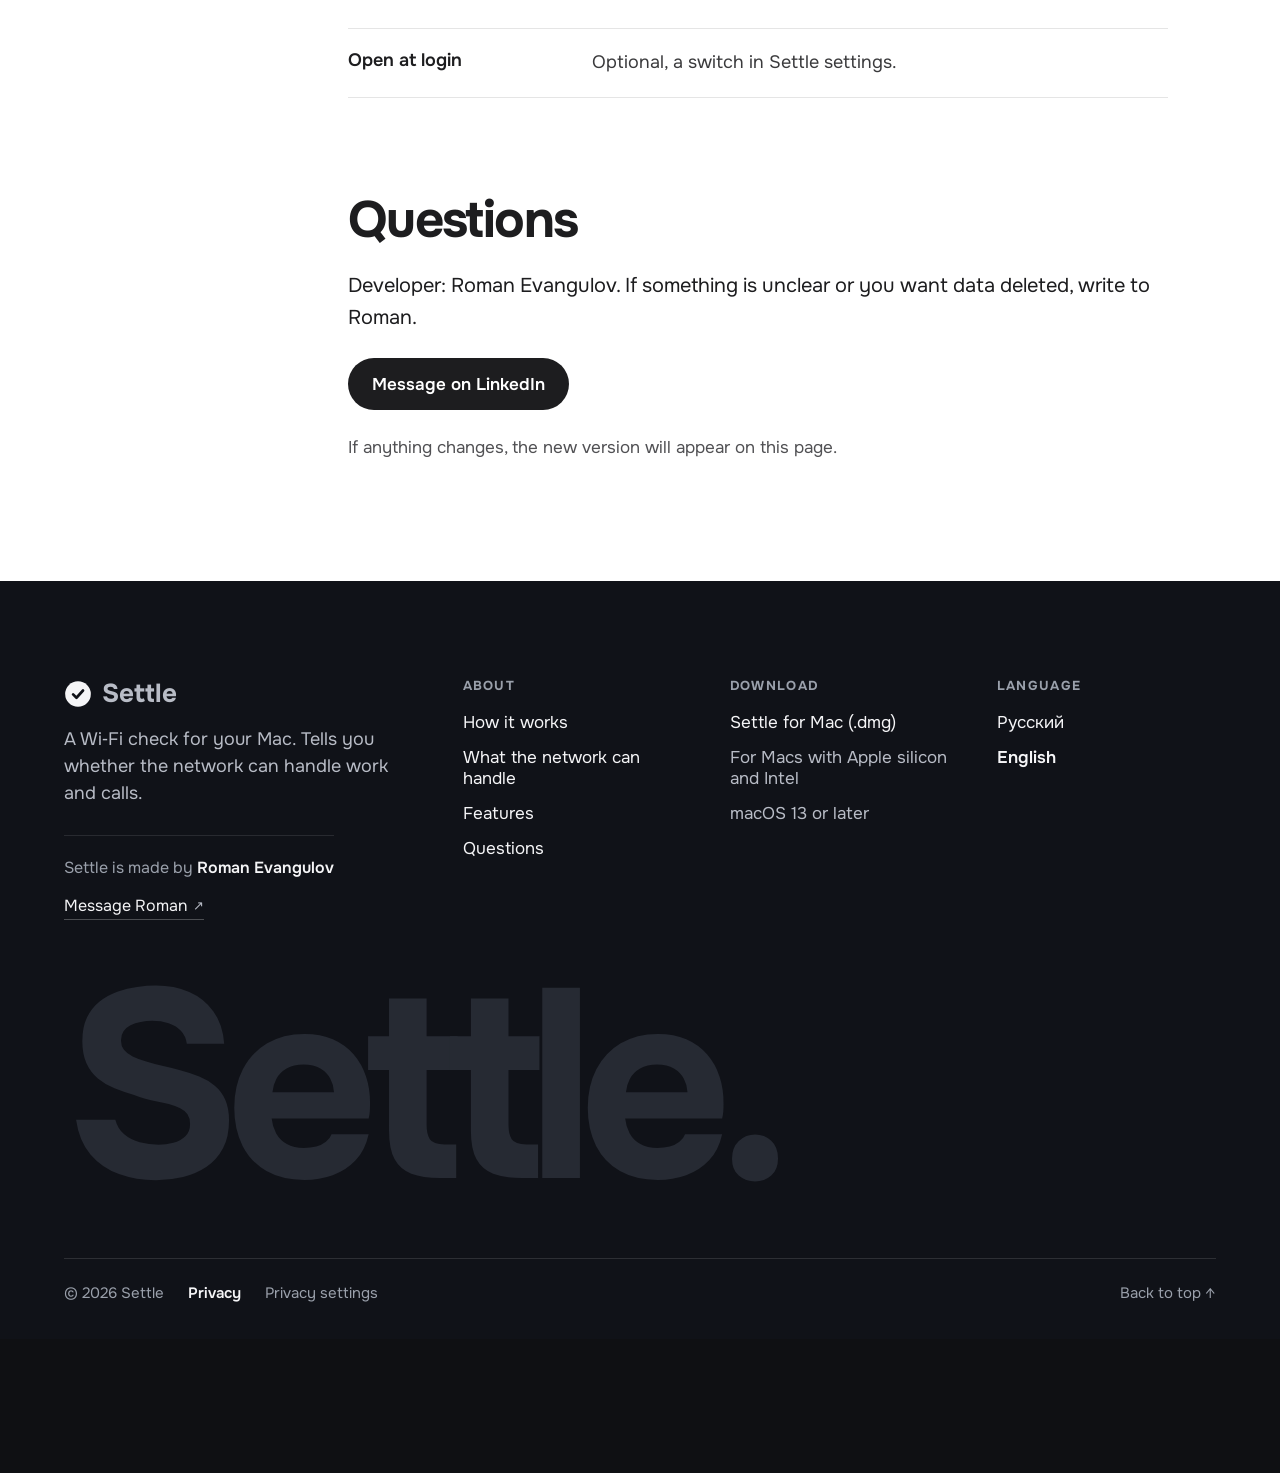
==== commit dea6d0e2: "Лендинг: кнопки в первом экране на телефоне — в одну строку" ====
--- a/privacy/index.html
+++ b/privacy/index.html
@@ -35,7 +35,7 @@
 } catch (e) {}
 </script>
 <script>document.documentElement.classList.add('js')</script>
-<link rel="stylesheet" href="/assets/settle.css?v=0c275155">
+<link rel="stylesheet" href="/assets/settle.css?v=bcdb3af1">
 </head>
 <body id="top">
 
--- a/assets/settle.css
+++ b/assets/settle.css
@@ -371,7 +371,7 @@
  .top-in{height:64px}
  .hero{padding:48px 0 64px}.hero .wrap{gap:40px}.hero-grid{gap:28px}.hero-side{gap:28px}
  .btns{flex-wrap:nowrap;gap:10px}.hero .btn{height:48px;padding:0 16px;font-size:16px}
- .hero .btns{display:grid;grid-template-columns:1fr 1fr;gap:10px}.hero .btns .btn{height:auto;min-height:52px;padding:8px 12px;justify-content:center;text-align:center;white-space:normal;line-height:1.2}.hero .btns .btn-ghost{grid-column:1/-1}
+ .hero .btns{display:grid;grid-template-columns:1fr 1fr;gap:10px}.hero .btns .btn{height:auto;min-height:52px;padding:8px 12px;justify-content:center;text-align:center;white-space:normal;line-height:1.2}
  .stage{--s:1.05;height:320px}.pausebtn{display:none}
  .demo-in .notif{left:312px;width:320px}
  .sec{padding:64px 0}.sec .sec-head{margin-bottom:28px;gap:12px}.h2{font-size:36px;letter-spacing:-.035em}.lead{font-size:18px}
